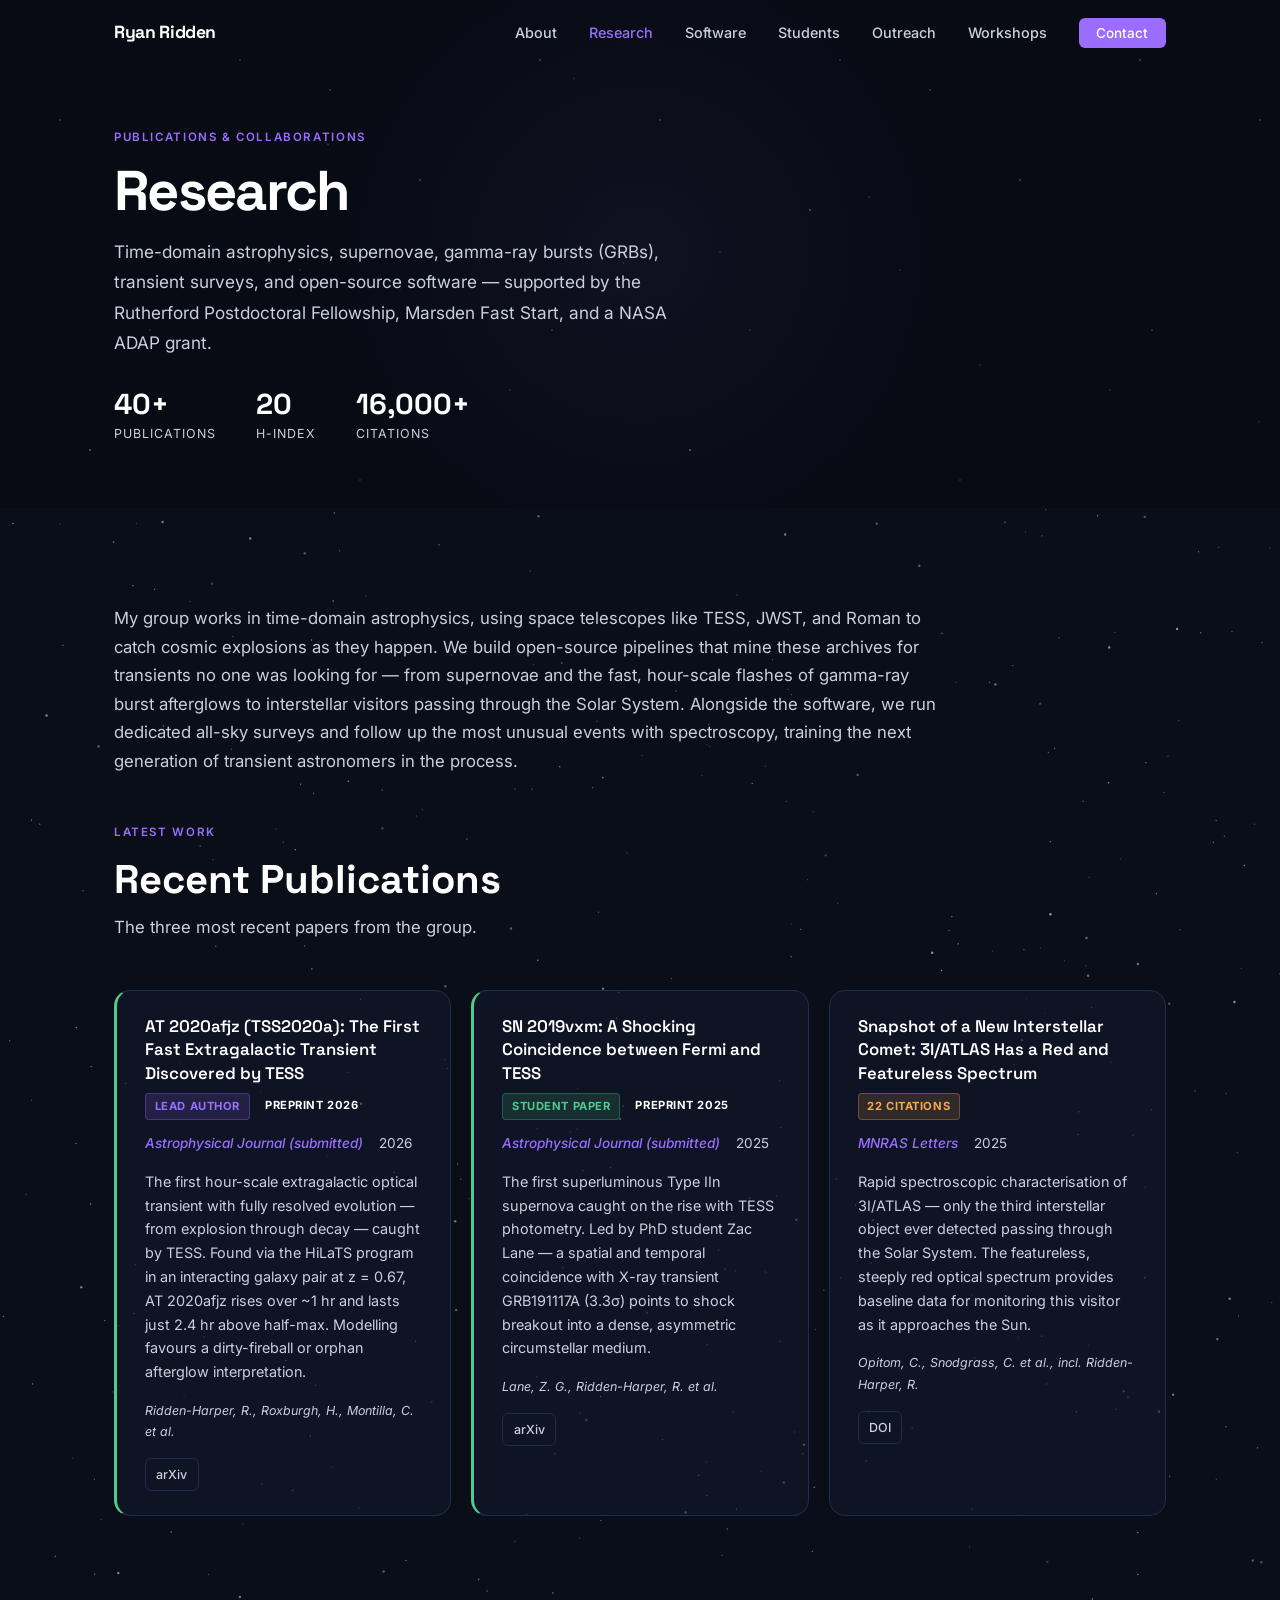
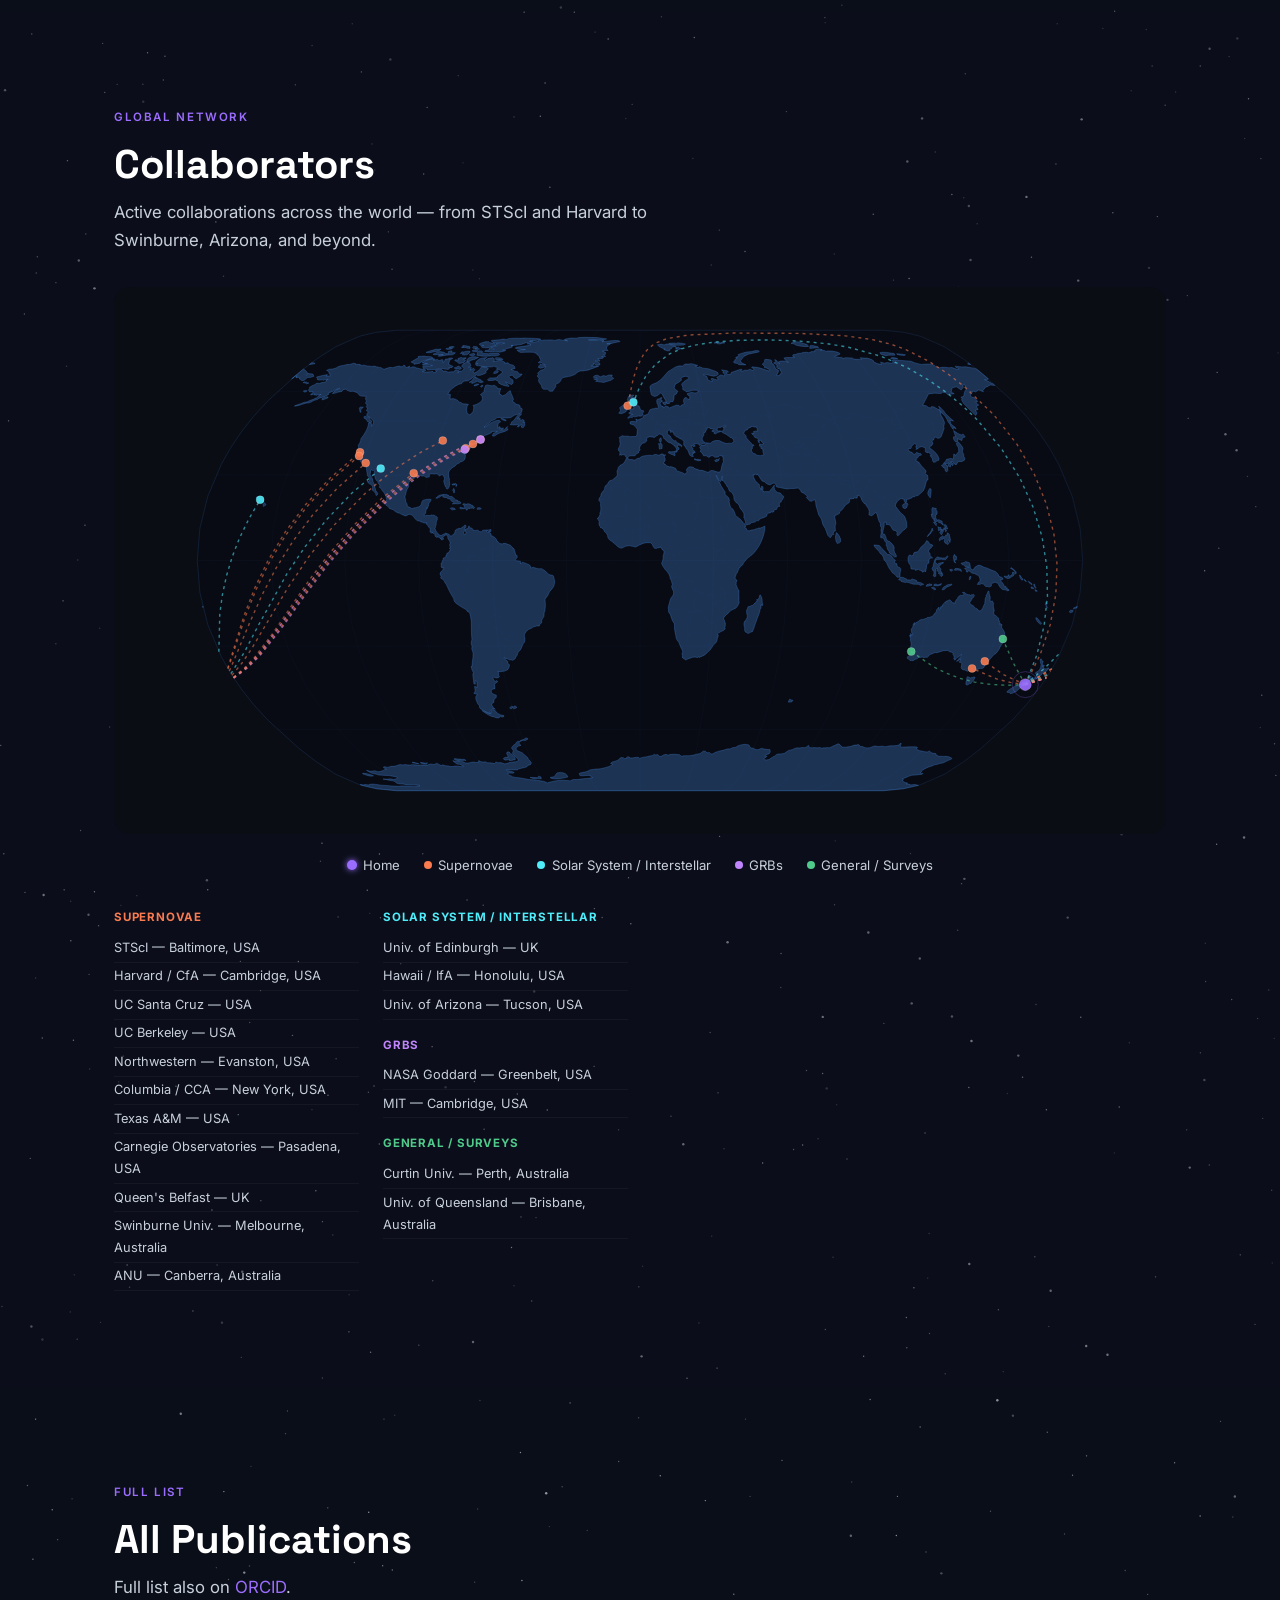
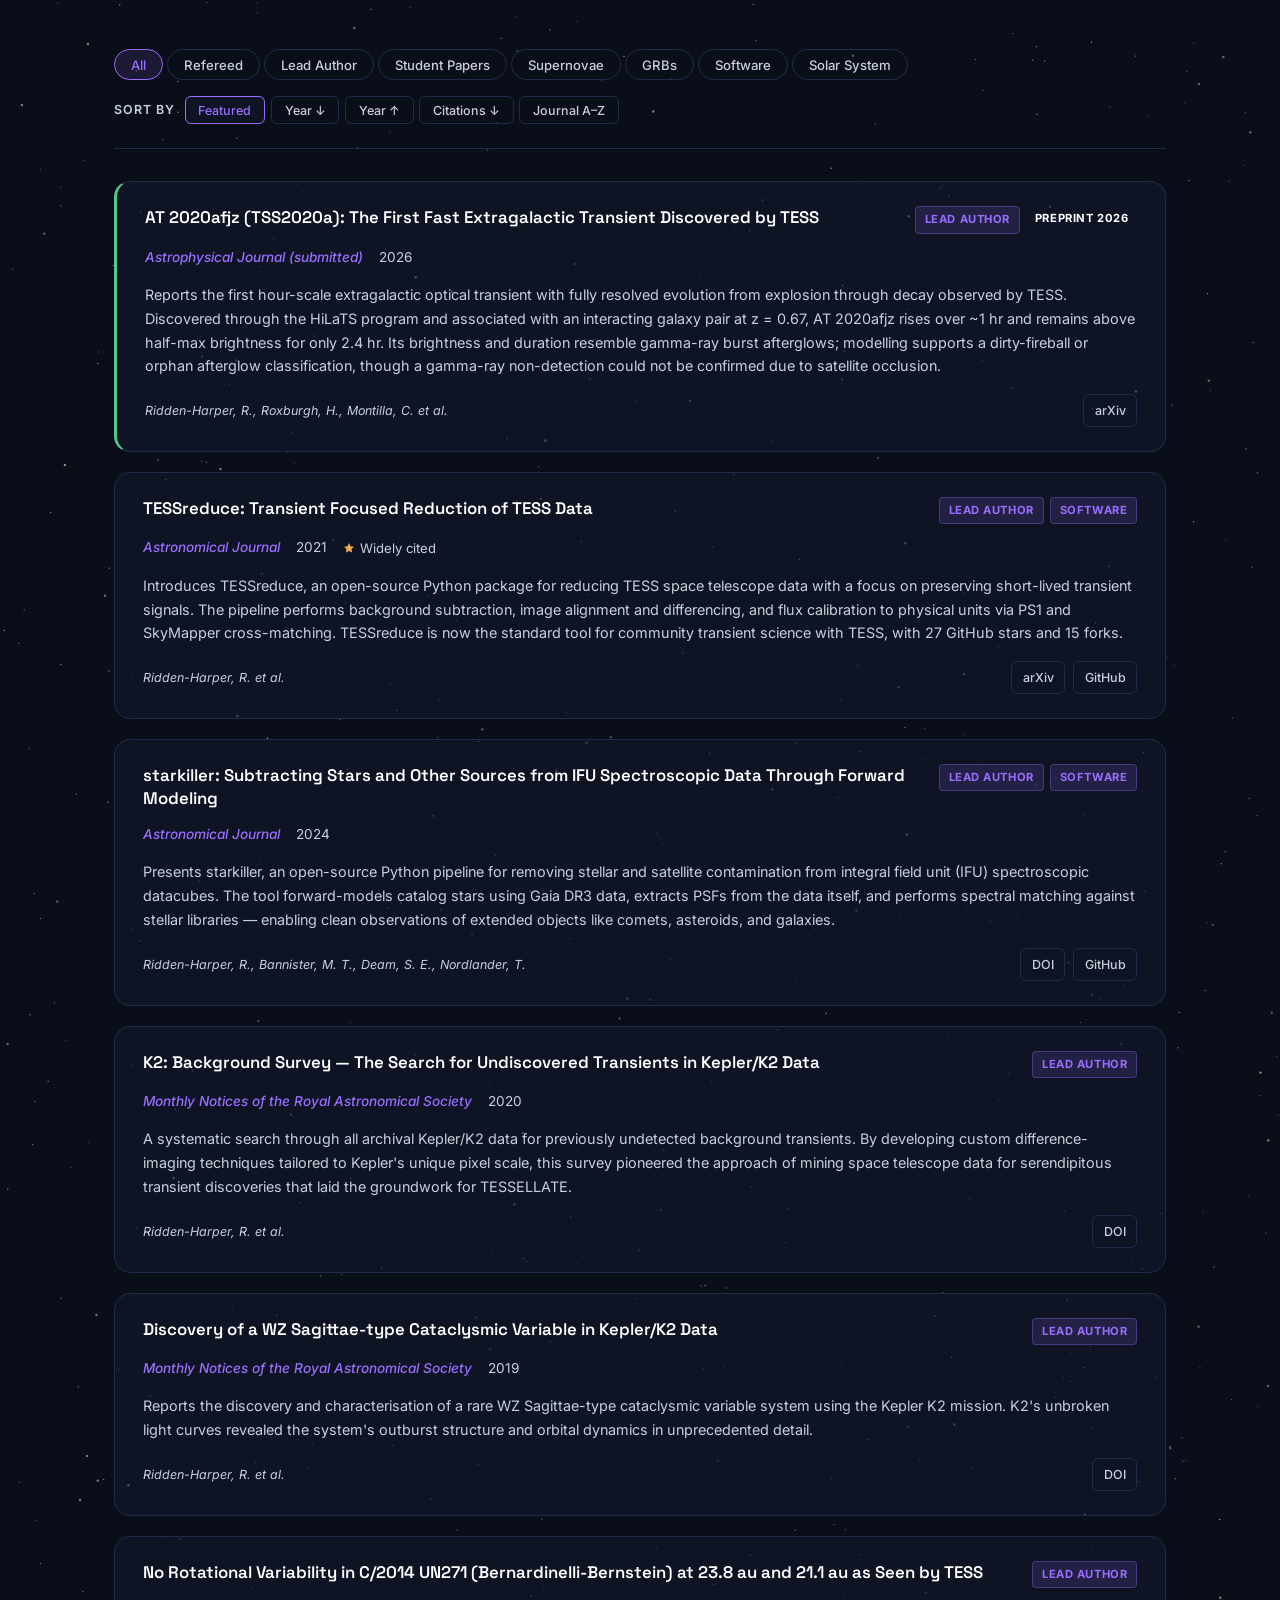
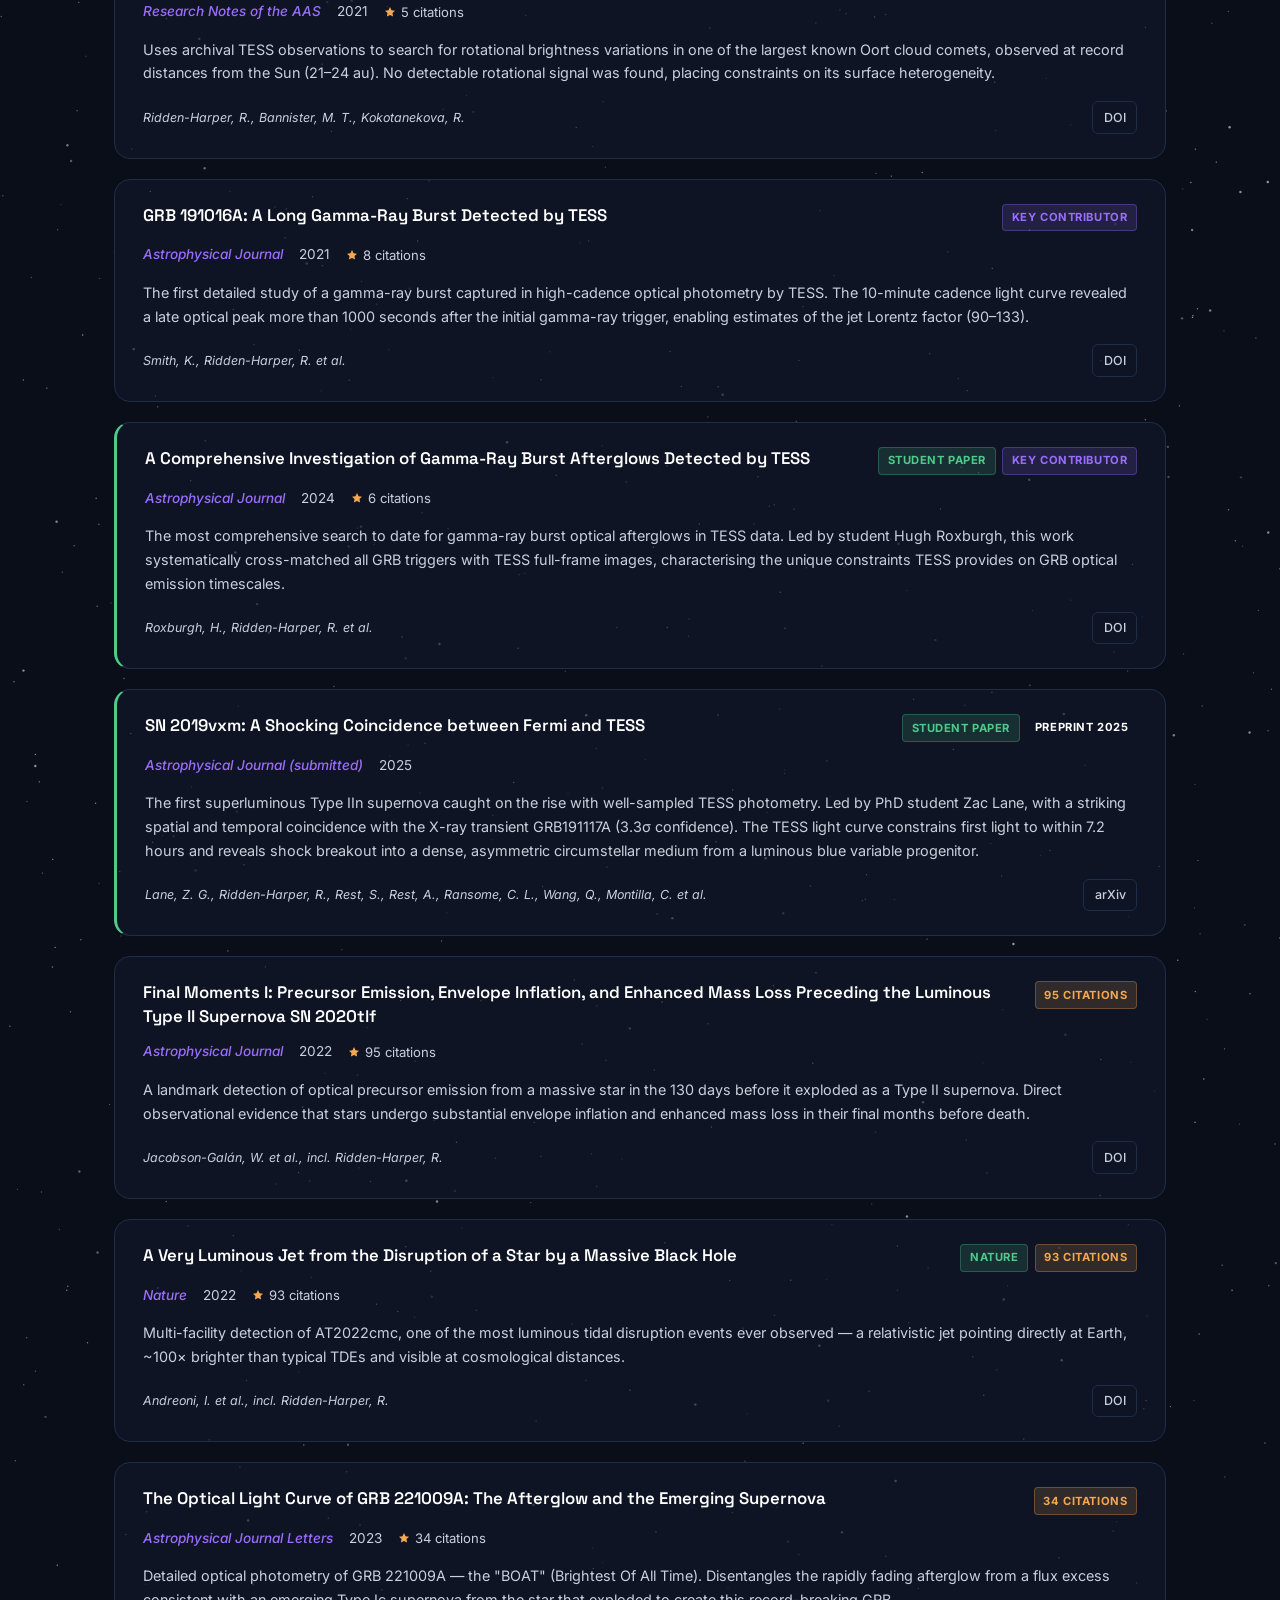
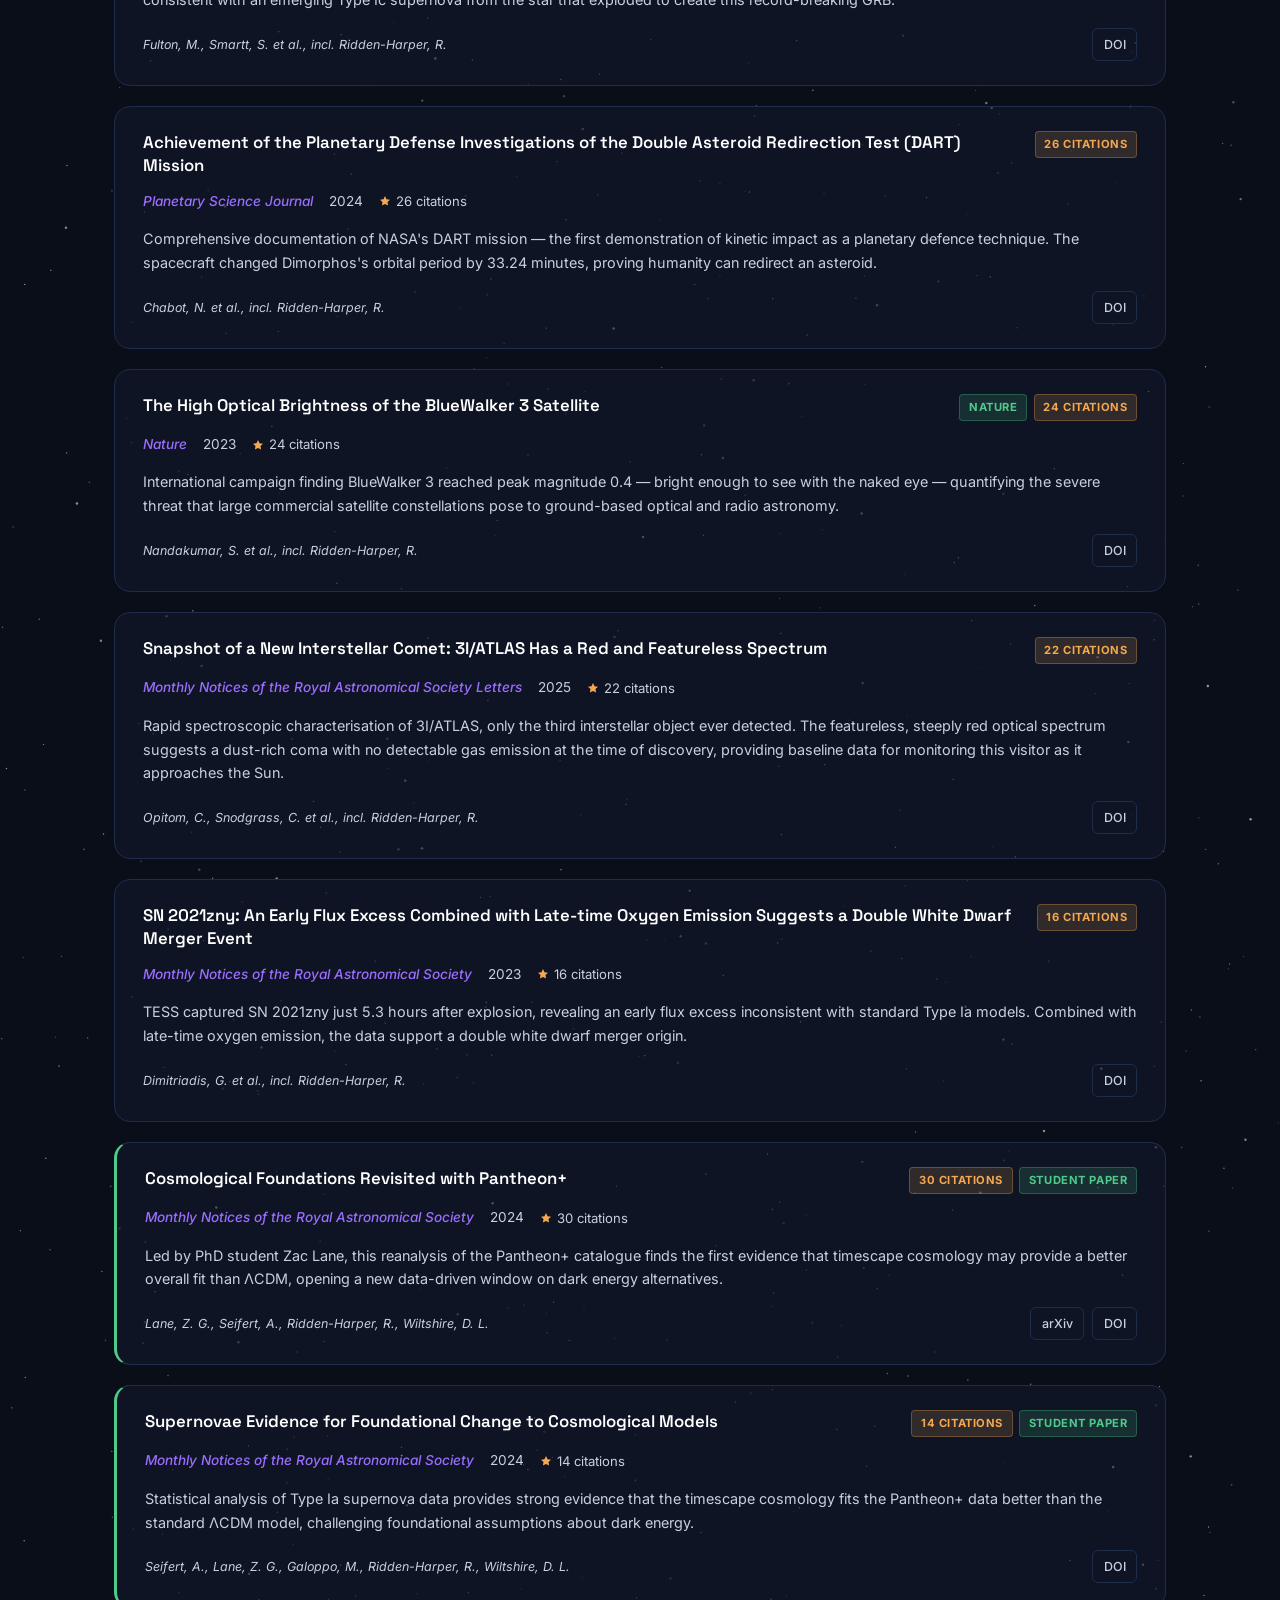
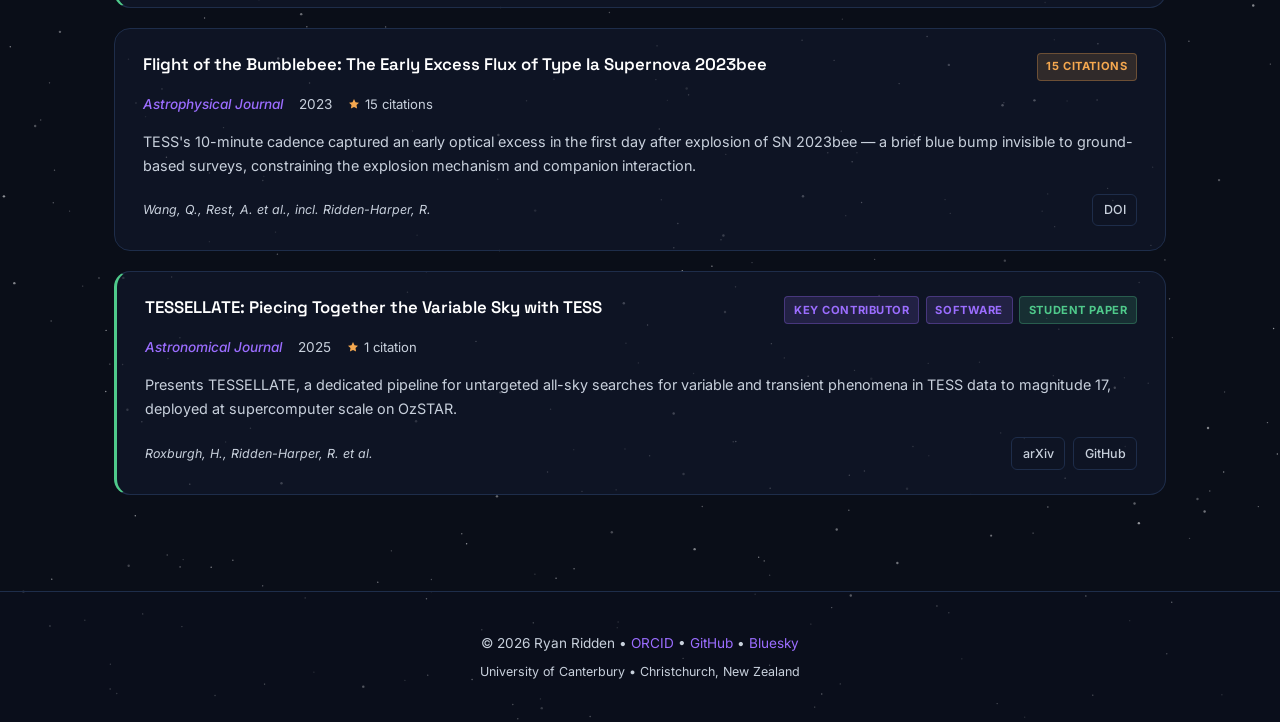
==== research/index.html @ 46cc80d6 "Use extensionless URLs; add AT 2020afjz to recent publications - Move subpages into directories (res" ====
<!DOCTYPE html>
<html lang="en">
<head>
    <meta charset="UTF-8">
    <meta name="viewport" content="width=device-width, initial-scale=1.0">
    <meta name="description" content="Ryan Ridden — Research publications, collaborator network, and time-domain astrophysics.">
    <title>Research | Ryan Ridden</title>
    <link rel="preconnect" href="https://fonts.googleapis.com">
    <link rel="preconnect" href="https://fonts.gstatic.com" crossorigin>
    <link href="https://fonts.googleapis.com/css2?family=Inter:wght@300;400;500;600;700&family=Space+Grotesk:wght@400;500;600;700&display=swap" rel="stylesheet">
    <link rel="stylesheet" href="/css/style.css">
    <link rel="stylesheet" href="/css/students.css">
    <link rel="stylesheet" href="/css/research.css">
</head>
<body>

<!-- ======================================================
     NAVIGATION
====================================================== -->
<nav id="navbar">
    <div class="nav-inner">
        <a href="/" class="nav-logo">Ryan <span>Ridden</span></a>
        <ul class="nav-links" id="navLinks">
            <li><a href="/#about">About</a></li>
            <li><a href="/research/" class="nav-active">Research</a></li>
            <li><a href="/#software">Software</a></li>
            <li><a href="/students/">Students</a></li>
            <li><a href="/outreach/">Outreach</a></li>
            <li><a href="/workshops/">Workshops</a></li>
            <li><a href="/#contact" class="nav-cta">Contact</a></li>
        </ul>
        <button class="nav-toggle" id="navToggle" aria-label="Toggle menu">
            <span></span><span></span><span></span>
        </button>
    </div>
</nav>

<!-- ======================================================
     PAGE HERO
====================================================== -->
<div class="page-hero" style="--section-bg:url('/assets/stsci-j-p2020a-dwarfnovasystem-3840x2160.png');">
    <div class="hero-bg-image" style="background-image:url('/assets/stsci-j-p2020a-dwarfnovasystem-3840x2160.png');"></div>
    <div class="stars"></div>
    <div class="hero-glow"></div>
    <div class="container page-hero-content">
        <div class="section-label">Publications &amp; Collaborations</div>
        <h1 class="page-hero-title">Research</h1>
        <p class="page-hero-subtitle">
            Time-domain astrophysics, supernovae, gamma-ray bursts (GRBs), transient surveys, and open-source software —
            supported by the Rutherford Postdoctoral Fellowship, Marsden Fast Start, and a NASA ADAP grant.
        </p>
        <div class="hero-stats" style="margin-top:2rem;">
            <div class="stat"><span class="stat-value">40+</span><span class="stat-label">Publications</span></div>
            <div class="stat"><span class="stat-value">20</span><span class="stat-label">h-index</span></div>
            <div class="stat"><span class="stat-value">16,000+</span><span class="stat-label">Citations</span></div>
        </div>
    </div>
</div>

<!-- ======================================================
     3 MOST RECENT PAPERS
====================================================== -->
<section id="recent">
    <div class="container">
        <p class="research-intro" style="max-width:52rem; font-size:1.05rem; line-height:1.7; color:var(--muted); margin-bottom:3rem;">
            My group works in time-domain astrophysics, using space telescopes like TESS,  JWST, and Roman
            to catch cosmic explosions as they happen. We build open-source pipelines that mine these
            archives for transients no one was looking for — from supernovae and the fast, hour-scale
            flashes of gamma-ray burst afterglows to interstellar visitors passing through the Solar
            System. Alongside the software, we run dedicated all-sky surveys and follow up the most
            unusual events with spectroscopy, training the next generation of transient astronomers
            in the process.
        </p>
        <div class="section-label">Latest Work</div>
        <h2 class="section-title">Recent Publications</h2>
        <p class="section-subtitle">The three most recent papers from the group.</p>

        <div class="recent-grid">

            <!-- AT 2020afjz -->
            <div class="pub-card recent-card" data-category="grb lead student software" data-year="2026" data-citations="0" data-journal="Astrophysical Journal" data-student="true">
                <div class="pub-header">
                    <h3 class="pub-title">AT 2020afjz (TSS2020a): The First Fast Extragalactic Transient Discovered by TESS</h3>
                    <div class="pub-badges">
                        <span class="badge badge-lead">Lead Author</span>
                        <span class="badge badge-new">Preprint 2026</span>
                    </div>
                </div>
                <div class="pub-meta">
                    <span class="pub-journal">Astrophysical Journal (submitted)</span>
                    <span class="pub-year">2026</span>
                </div>
                <p class="pub-summary">
                    The first hour-scale extragalactic optical transient with fully resolved evolution — from
                    explosion through decay — caught by TESS. Found via the HiLaTS program in an interacting
                    galaxy pair at z = 0.67, AT 2020afjz rises over ~1 hr and lasts just 2.4 hr above half-max.
                    Modelling favours a dirty-fireball or orphan afterglow interpretation.
                </p>
                <div class="pub-footer">
                    <span class="pub-authors">Ridden-Harper, R., Roxburgh, H., Montilla, C. et al.</span>
                    <div class="pub-links">
                        <a href="https://arxiv.org/abs/2608.17242" target="_blank" rel="noopener" class="pub-link">arXiv</a>
                    </div>
                </div>
            </div>

            <!-- SN 2019vxm -->
            <div class="pub-card recent-card" data-category="supernovae grb student" data-year="2025" data-citations="0" data-journal="Astrophysical Journal" data-student="true">
                <div class="pub-header">
                    <h3 class="pub-title">SN 2019vxm: A Shocking Coincidence between Fermi and TESS</h3>
                    <div class="pub-badges">
                        <span class="badge badge-student">Student Paper</span>
                        <span class="badge badge-new">Preprint 2025</span>
                    </div>
                </div>
                <div class="pub-meta">
                    <span class="pub-journal">Astrophysical Journal (submitted)</span>
                    <span class="pub-year">2025</span>
                </div>
                <p class="pub-summary">
                    The first superluminous Type IIn supernova caught on the rise with TESS photometry.
                    Led by PhD student Zac Lane — a spatial and temporal coincidence with X-ray transient
                    GRB191117A (3.3σ) points to shock breakout into a dense, asymmetric circumstellar medium.
                </p>
                <div class="pub-footer">
                    <span class="pub-authors">Lane, Z. G., Ridden-Harper, R. et al.</span>
                    <div class="pub-links">
                        <a href="https://arxiv.org/abs/2511.15975" target="_blank" rel="noopener" class="pub-link">arXiv</a>
                    </div>
                </div>
            </div>

            <!-- 3I/ATLAS -->
            <div class="pub-card recent-card" data-category="solar-system" data-year="2025" data-citations="22" data-journal="Monthly Notices of the Royal Astronomical Society Letters">
                <div class="pub-header">
                    <h3 class="pub-title">Snapshot of a New Interstellar Comet: 3I/ATLAS Has a Red and Featureless Spectrum</h3>
                    <div class="pub-badges">
                        <span class="badge badge-hot">22 Citations</span>
                    </div>
                </div>
                <div class="pub-meta">
                    <span class="pub-journal">MNRAS Letters</span>
                    <span class="pub-year">2025</span>
                </div>
                <p class="pub-summary">
                    Rapid spectroscopic characterisation of 3I/ATLAS — only the third interstellar object
                    ever detected passing through the Solar System. The featureless, steeply red optical
                    spectrum provides baseline data for monitoring this visitor as it approaches the Sun.
                </p>
                <div class="pub-footer">
                    <span class="pub-authors">Opitom, C., Snodgrass, C. et al., incl. Ridden-Harper, R.</span>
                    <div class="pub-links">
                        <a href="https://doi.org/10.1093/mnrasl/slaf085" target="_blank" rel="noopener" class="pub-link">DOI</a>
                    </div>
                </div>
            </div>

        </div>
    </div>
</section>

<!-- ======================================================
     COLLABORATOR MAP
====================================================== -->
<section id="collaborators" style="background: var(--surface);">
    <div class="container">
        <div class="section-label">Global Network</div>
        <h2 class="section-title">Collaborators</h2>
        <p class="section-subtitle" style="margin-bottom:2rem;">
            Active collaborations across the world — from STScI and Harvard to Swinburne, Arizona, and beyond.
        </p>
        <div class="collab-map-wrap">
            <svg id="collabMap" style="width:100%; height:auto; display:block; border-radius:var(--radius-lg); background:var(--bg);"></svg>
        </div>
        <!-- Legend -->
        <div class="collab-legend" style="display:flex; flex-wrap:wrap; gap:0.6rem 1.5rem; margin-top:1.25rem; justify-content:center;">
            <span style="display:flex; align-items:center; gap:0.4rem; font-size:0.82rem; color:var(--muted);">
                <span style="width:10px; height:10px; border-radius:50%; background:#9b6dff; display:inline-block; box-shadow:0 0 6px #9b6dff;"></span> Home
            </span>
            <span style="display:flex; align-items:center; gap:0.4rem; font-size:0.82rem; color:var(--muted);">
                <span style="width:8px; height:8px; border-radius:50%; background:#f97b4f; display:inline-block;"></span> Supernovae
            </span>
            <span style="display:flex; align-items:center; gap:0.4rem; font-size:0.82rem; color:var(--muted);">
                <span style="width:8px; height:8px; border-radius:50%; background:#4fecf9; display:inline-block;"></span> Solar System / Interstellar
            </span>
            <span style="display:flex; align-items:center; gap:0.4rem; font-size:0.82rem; color:var(--muted);">
                <span style="width:8px; height:8px; border-radius:50%; background:#c084fc; display:inline-block;"></span> GRBs
            </span>
            <span style="display:flex; align-items:center; gap:0.4rem; font-size:0.82rem; color:var(--muted);">
                <span style="width:8px; height:8px; border-radius:50%; background:#4fca8b; display:inline-block;"></span> General / Surveys
            </span>
        </div>

        <!-- Institution list -->
        <div class="collab-inst-grid" style="margin-top:2rem; display:grid; grid-template-columns:repeat(auto-fill,minmax(220px,1fr)); gap:0.5rem 1.5rem;">
            <div class="collab-inst-group">
                <div class="collab-inst-heading" style="color:#f97b4f;">Supernovae</div>
                <ul class="collab-inst-list">
                    <li>STScI &mdash; Baltimore, USA</li>
                    <li>Harvard / CfA &mdash; Cambridge, USA</li>
                    <li>UC Santa Cruz &mdash; USA</li>
                    <li>UC Berkeley &mdash; USA</li>
                    <li>Northwestern &mdash; Evanston, USA</li>
                    <li>Columbia / CCA &mdash; New York, USA</li>
                    <li>Texas A&amp;M &mdash; USA</li>
                    <li>Carnegie Observatories &mdash; Pasadena, USA</li>
                    <li>Queen's Belfast &mdash; UK</li>
                    <li>Swinburne Univ. &mdash; Melbourne, Australia</li>
                    <li>ANU &mdash; Canberra, Australia</li>
                </ul>
            </div>
            <div class="collab-inst-group">
                <div class="collab-inst-heading" style="color:#4fecf9;">Solar System / Interstellar</div>
                <ul class="collab-inst-list">
                    <li>Univ. of Edinburgh &mdash; UK</li>
                    <li>Hawaii / IfA &mdash; Honolulu, USA</li>
                    <li>Univ. of Arizona &mdash; Tucson, USA</li>
                </ul>
                <div class="collab-inst-heading" style="color:#c084fc; margin-top:1rem;">GRBs</div>
                <ul class="collab-inst-list">
                    <li>NASA Goddard &mdash; Greenbelt, USA</li>
                    <li>MIT &mdash; Cambridge, USA</li>
                </ul>
                <div class="collab-inst-heading" style="color:#4fca8b; margin-top:1rem;">General / Surveys</div>
                <ul class="collab-inst-list">
                    <li>Curtin Univ. &mdash; Perth, Australia</li>
                    <li>Univ. of Queensland &mdash; Brisbane, Australia</li>
                </ul>
            </div>
        </div>
    </div>
</section>

<!-- ======================================================
     ALL PUBLICATIONS
====================================================== -->
<section id="publications">
    <div class="container">
        <div class="section-label">Full List</div>
        <h2 class="section-title">All Publications</h2>
        <p class="section-subtitle">
            Full list also on <a href="https://orcid.org/0000-0003-1724-2885" target="_blank" rel="noopener">ORCID</a>.
        </p>

        <div class="pub-controls">
            <div class="pub-filters">
                <button class="filter-btn active" data-filter="all">All</button>
                <button class="filter-btn" data-filter="refereed">Refereed</button>
                <button class="filter-btn" data-filter="lead">Lead Author</button>
                <button class="filter-btn" data-filter="student">Student Papers</button>
                <button class="filter-btn" data-filter="supernovae">Supernovae</button>
                <button class="filter-btn" data-filter="grb">GRBs</button>
                <button class="filter-btn" data-filter="software">Software</button>
                <button class="filter-btn" data-filter="solar-system">Solar System</button>
            </div>
            <div class="pub-sort">
                <label class="sort-label">Sort by</label>
                <div class="sort-btns">
                    <button class="sort-btn active" data-sort="default">Featured</button>
                    <button class="sort-btn" data-sort="year-desc">Year ↓</button>
                    <button class="sort-btn" data-sort="year-asc">Year ↑</button>
                    <button class="sort-btn" data-sort="citations-desc">Citations ↓</button>
                    <button class="sort-btn" data-sort="journal-asc">Journal A–Z</button>
                </div>
            </div>
        </div>

        <div class="pub-grid" id="pubGrid">

            <!-- AT 2020afjz -->
            <div class="pub-card" data-category="lead grb student software" data-year="2026" data-citations="0" data-journal="Astrophysical Journal" data-student="true">
                <div class="pub-header">
                    <h3 class="pub-title">AT 2020afjz (TSS2020a): The First Fast Extragalactic Transient Discovered by TESS</h3>
                    <div class="pub-badges">
                        <span class="badge badge-lead">Lead Author</span>
                        <span class="badge badge-new">Preprint 2026</span>
                    </div>
                </div>
                <div class="pub-meta">
                    <span class="pub-journal">Astrophysical Journal (submitted)</span>
                    <span class="pub-year">2026</span>
                </div>
                <p class="pub-summary">Reports the first hour-scale extragalactic optical transient with fully resolved evolution from explosion through decay observed by TESS. Discovered through the HiLaTS program and associated with an interacting galaxy pair at z = 0.67, AT 2020afjz rises over ~1 hr and remains above half-max brightness for only 2.4 hr. Its brightness and duration resemble gamma-ray burst afterglows; modelling supports a dirty-fireball or orphan afterglow classification, though a gamma-ray non-detection could not be confirmed due to satellite occlusion.</p>
                <div class="pub-footer">
                    <span class="pub-authors">Ridden-Harper, R., Roxburgh, H., Montilla, C. et al.</span>
                    <div class="pub-links">
                        <a href="https://arxiv.org/abs/2608.17242" target="_blank" rel="noopener" class="pub-link">arXiv</a>
                    </div>
                </div>
            </div>

            <!-- TESSreduce -->
            <div class="pub-card" data-category="lead software" data-year="2021" data-citations="50" data-journal="Astronomical Journal">
                <div class="pub-header">
                    <h3 class="pub-title">TESSreduce: Transient Focused Reduction of TESS Data</h3>
                    <div class="pub-badges">
                        <span class="badge badge-lead">Lead Author</span>
                        <span class="badge badge-software">Software</span>
                    </div>
                </div>
                <div class="pub-meta">
                    <span class="pub-journal">Astronomical Journal</span>
                    <span class="pub-year">2021</span>
                    <span class="pub-citations"><svg width="12" height="12" viewBox="0 0 24 24" fill="currentColor"><path d="M12 2l3.09 6.26L22 9.27l-5 4.87 1.18 6.88L12 17.77l-6.18 3.25L7 14.14 2 9.27l6.91-1.01L12 2z"/></svg> Widely cited</span>
                </div>
                <p class="pub-summary">Introduces TESSreduce, an open-source Python package for reducing TESS space telescope data with a focus on preserving short-lived transient signals. The pipeline performs background subtraction, image alignment and differencing, and flux calibration to physical units via PS1 and SkyMapper cross-matching. TESSreduce is now the standard tool for community transient science with TESS, with 27 GitHub stars and 15 forks.</p>
                <div class="pub-footer">
                    <span class="pub-authors">Ridden-Harper, R. et al.</span>
                    <div class="pub-links">
                        <a href="https://arxiv.org/abs/2111.15006" target="_blank" rel="noopener" class="pub-link">arXiv</a>
                        <a href="https://github.com/CheerfulUser/TESSreduce" target="_blank" rel="noopener" class="pub-link">GitHub</a>
                    </div>
                </div>
            </div>

            <!-- starkiller -->
            <div class="pub-card" data-category="lead software" data-year="2024" data-citations="0" data-journal="Astronomical Journal" data-refereed="true">
                <div class="pub-header">
                    <h3 class="pub-title">starkiller: Subtracting Stars and Other Sources from IFU Spectroscopic Data Through Forward Modeling</h3>
                    <div class="pub-badges">
                        <span class="badge badge-lead">Lead Author</span>
                        <span class="badge badge-software">Software</span>
                    </div>
                </div>
                <div class="pub-meta">
                    <span class="pub-journal">Astronomical Journal</span>
                    <span class="pub-year">2024</span>
                </div>
                <p class="pub-summary">Presents starkiller, an open-source Python pipeline for removing stellar and satellite contamination from integral field unit (IFU) spectroscopic datacubes. The tool forward-models catalog stars using Gaia DR3 data, extracts PSFs from the data itself, and performs spectral matching against stellar libraries — enabling clean observations of extended objects like comets, asteroids, and galaxies.</p>
                <div class="pub-footer">
                    <span class="pub-authors">Ridden-Harper, R., Bannister, M. T., Deam, S. E., Nordlander, T.</span>
                    <div class="pub-links">
                        <a href="https://doi.org/10.3847/1538-3881/ad9b52" target="_blank" rel="noopener" class="pub-link">DOI</a>
                        <a href="https://github.com/CheerfulUser/starkiller" target="_blank" rel="noopener" class="pub-link">GitHub</a>
                    </div>
                </div>
            </div>

            <!-- K2 Background Survey -->
            <div class="pub-card" data-category="lead" data-year="2020" data-citations="20" data-journal="Monthly Notices of the Royal Astronomical Society" data-refereed="true">
                <div class="pub-header">
                    <h3 class="pub-title">K2: Background Survey — The Search for Undiscovered Transients in Kepler/K2 Data</h3>
                    <div class="pub-badges"><span class="badge badge-lead">Lead Author</span></div>
                </div>
                <div class="pub-meta">
                    <span class="pub-journal">Monthly Notices of the Royal Astronomical Society</span>
                    <span class="pub-year">2020</span>
                </div>
                <p class="pub-summary">A systematic search through all archival Kepler/K2 data for previously undetected background transients. By developing custom difference-imaging techniques tailored to Kepler's unique pixel scale, this survey pioneered the approach of mining space telescope data for serendipitous transient discoveries that laid the groundwork for TESSELLATE.</p>
                <div class="pub-footer">
                    <span class="pub-authors">Ridden-Harper, R. et al.</span>
                    <div class="pub-links"><a href="https://doi.org/10.1093/mnras/staa2087" target="_blank" rel="noopener" class="pub-link">DOI</a></div>
                </div>
            </div>

            <!-- WZ Sge CV -->
            <div class="pub-card" data-category="lead" data-year="2019" data-citations="15" data-journal="Monthly Notices of the Royal Astronomical Society" data-refereed="true">
                <div class="pub-header">
                    <h3 class="pub-title">Discovery of a WZ Sagittae-type Cataclysmic Variable in Kepler/K2 Data</h3>
                    <div class="pub-badges"><span class="badge badge-lead">Lead Author</span></div>
                </div>
                <div class="pub-meta">
                    <span class="pub-journal">Monthly Notices of the Royal Astronomical Society</span>
                    <span class="pub-year">2019</span>
                </div>
                <p class="pub-summary">Reports the discovery and characterisation of a rare WZ Sagittae-type cataclysmic variable system using the Kepler K2 mission. K2's unbroken light curves revealed the system's outburst structure and orbital dynamics in unprecedented detail.</p>
                <div class="pub-footer">
                    <span class="pub-authors">Ridden-Harper, R. et al.</span>
                    <div class="pub-links"><a href="https://doi.org/10.1093/mnras/stz2550" target="_blank" rel="noopener" class="pub-link">DOI</a></div>
                </div>
            </div>

            <!-- Bernardinelli-Bernstein -->
            <div class="pub-card" data-category="lead solar-system" data-year="2021" data-citations="5" data-journal="Research Notes of the AAS" data-refereed="true">
                <div class="pub-header">
                    <h3 class="pub-title">No Rotational Variability in C/2014 UN271 (Bernardinelli-Bernstein) at 23.8 au and 21.1 au as Seen by TESS</h3>
                    <div class="pub-badges"><span class="badge badge-lead">Lead Author</span></div>
                </div>
                <div class="pub-meta">
                    <span class="pub-journal">Research Notes of the AAS</span>
                    <span class="pub-year">2021</span>
                    <span class="pub-citations"><svg width="12" height="12" viewBox="0 0 24 24" fill="currentColor"><path d="M12 2l3.09 6.26L22 9.27l-5 4.87 1.18 6.88L12 17.77l-6.18 3.25L7 14.14 2 9.27l6.91-1.01L12 2z"/></svg> 5 citations</span>
                </div>
                <p class="pub-summary">Uses archival TESS observations to search for rotational brightness variations in one of the largest known Oort cloud comets, observed at record distances from the Sun (21–24 au). No detectable rotational signal was found, placing constraints on its surface heterogeneity.</p>
                <div class="pub-footer">
                    <span class="pub-authors">Ridden-Harper, R., Bannister, M. T., Kokotanekova, R.</span>
                    <div class="pub-links"><a href="https://doi.org/10.3847/2515-5172/ac1512" target="_blank" rel="noopener" class="pub-link">DOI</a></div>
                </div>
            </div>

            <!-- GRB 191016A -->
            <div class="pub-card" data-category="grb" data-year="2021" data-citations="8" data-journal="Astrophysical Journal" data-refereed="true">
                <div class="pub-header">
                    <h3 class="pub-title">GRB 191016A: A Long Gamma-Ray Burst Detected by TESS</h3>
                    <div class="pub-badges"><span class="badge badge-lead">Key Contributor</span></div>
                </div>
                <div class="pub-meta">
                    <span class="pub-journal">Astrophysical Journal</span>
                    <span class="pub-year">2021</span>
                    <span class="pub-citations"><svg width="12" height="12" viewBox="0 0 24 24" fill="currentColor"><path d="M12 2l3.09 6.26L22 9.27l-5 4.87 1.18 6.88L12 17.77l-6.18 3.25L7 14.14 2 9.27l6.91-1.01L12 2z"/></svg> 8 citations</span>
                </div>
                <p class="pub-summary">The first detailed study of a gamma-ray burst captured in high-cadence optical photometry by TESS. The 10-minute cadence light curve revealed a late optical peak more than 1000 seconds after the initial gamma-ray trigger, enabling estimates of the jet Lorentz factor (90–133).</p>
                <div class="pub-footer">
                    <span class="pub-authors">Smith, K., Ridden-Harper, R. et al.</span>
                    <div class="pub-links"><a href="https://doi.org/10.3847/1538-4357/abe6a2" target="_blank" rel="noopener" class="pub-link">DOI</a></div>
                </div>
            </div>

            <!-- GRB Comprehensive — student -->
            <div class="pub-card" data-category="grb student" data-year="2024" data-citations="6" data-journal="Astrophysical Journal" data-student="true" data-refereed="true">
                <div class="pub-header">
                    <h3 class="pub-title">A Comprehensive Investigation of Gamma-Ray Burst Afterglows Detected by TESS</h3>
                    <div class="pub-badges">
                        <span class="badge badge-student">Student Paper</span>
                        <span class="badge badge-lead">Key Contributor</span>
                    </div>
                </div>
                <div class="pub-meta">
                    <span class="pub-journal">Astrophysical Journal</span>
                    <span class="pub-year">2024</span>
                    <span class="pub-citations"><svg width="12" height="12" viewBox="0 0 24 24" fill="currentColor"><path d="M12 2l3.09 6.26L22 9.27l-5 4.87 1.18 6.88L12 17.77l-6.18 3.25L7 14.14 2 9.27l6.91-1.01L12 2z"/></svg> 6 citations</span>
                </div>
                <p class="pub-summary">The most comprehensive search to date for gamma-ray burst optical afterglows in TESS data. Led by student Hugh Roxburgh, this work systematically cross-matched all GRB triggers with TESS full-frame images, characterising the unique constraints TESS provides on GRB optical emission timescales.</p>
                <div class="pub-footer">
                    <span class="pub-authors">Roxburgh, H., Ridden-Harper, R. et al.</span>
                    <div class="pub-links"><a href="https://doi.org/10.3847/1538-4357/ad1b59" target="_blank" rel="noopener" class="pub-link">DOI</a></div>
                </div>
            </div>

            <!-- SN 2019vxm — student -->
            <div class="pub-card" data-category="supernovae grb student" data-year="2025" data-citations="0" data-journal="Astrophysical Journal" data-student="true">
                <div class="pub-header">
                    <h3 class="pub-title">SN 2019vxm: A Shocking Coincidence between Fermi and TESS</h3>
                    <div class="pub-badges">
                        <span class="badge badge-student">Student Paper</span>
                        <span class="badge badge-new">Preprint 2025</span>
                    </div>
                </div>
                <div class="pub-meta">
                    <span class="pub-journal">Astrophysical Journal (submitted)</span>
                    <span class="pub-year">2025</span>
                </div>
                <p class="pub-summary">The first superluminous Type IIn supernova caught on the rise with well-sampled TESS photometry. Led by PhD student Zac Lane, with a striking spatial and temporal coincidence with the X-ray transient GRB191117A (3.3σ confidence). The TESS light curve constrains first light to within 7.2 hours and reveals shock breakout into a dense, asymmetric circumstellar medium from a luminous blue variable progenitor.</p>
                <div class="pub-footer">
                    <span class="pub-authors">Lane, Z. G., Ridden-Harper, R., Rest, S., Rest, A., Ransome, C. L., Wang, Q., Montilla, C. et al.</span>
                    <div class="pub-links"><a href="https://arxiv.org/abs/2511.15975" target="_blank" rel="noopener" class="pub-link">arXiv</a></div>
                </div>
            </div>

            <!-- Final Moments I -->
            <div class="pub-card" data-category="supernovae" data-year="2022" data-citations="95" data-journal="Astrophysical Journal" data-refereed="true">
                <div class="pub-header">
                    <h3 class="pub-title">Final Moments I: Precursor Emission, Envelope Inflation, and Enhanced Mass Loss Preceding the Luminous Type II Supernova SN 2020tlf</h3>
                    <div class="pub-badges"><span class="badge badge-hot">95 Citations</span></div>
                </div>
                <div class="pub-meta">
                    <span class="pub-journal">Astrophysical Journal</span>
                    <span class="pub-year">2022</span>
                    <span class="pub-citations"><svg width="12" height="12" viewBox="0 0 24 24" fill="currentColor"><path d="M12 2l3.09 6.26L22 9.27l-5 4.87 1.18 6.88L12 17.77l-6.18 3.25L7 14.14 2 9.27l6.91-1.01L12 2z"/></svg> 95 citations</span>
                </div>
                <p class="pub-summary">A landmark detection of optical precursor emission from a massive star in the 130 days before it exploded as a Type II supernova. Direct observational evidence that stars undergo substantial envelope inflation and enhanced mass loss in their final months before death.</p>
                <div class="pub-footer">
                    <span class="pub-authors">Jacobson-Galán, W. et al., incl. Ridden-Harper, R.</span>
                    <div class="pub-links"><a href="https://doi.org/10.3847/1538-4357/ac3f3a" target="_blank" rel="noopener" class="pub-link">DOI</a></div>
                </div>
            </div>

            <!-- AT2022cmc — Nature -->
            <div class="pub-card" data-category="" data-year="2022" data-citations="93" data-journal="Nature" data-refereed="true">
                <div class="pub-header">
                    <h3 class="pub-title">A Very Luminous Jet from the Disruption of a Star by a Massive Black Hole</h3>
                    <div class="pub-badges">
                        <span class="badge badge-nature">Nature</span>
                        <span class="badge badge-hot">93 Citations</span>
                    </div>
                </div>
                <div class="pub-meta">
                    <span class="pub-journal">Nature</span>
                    <span class="pub-year">2022</span>
                    <span class="pub-citations"><svg width="12" height="12" viewBox="0 0 24 24" fill="currentColor"><path d="M12 2l3.09 6.26L22 9.27l-5 4.87 1.18 6.88L12 17.77l-6.18 3.25L7 14.14 2 9.27l6.91-1.01L12 2z"/></svg> 93 citations</span>
                </div>
                <p class="pub-summary">Multi-facility detection of AT2022cmc, one of the most luminous tidal disruption events ever observed — a relativistic jet pointing directly at Earth, ~100× brighter than typical TDEs and visible at cosmological distances.</p>
                <div class="pub-footer">
                    <span class="pub-authors">Andreoni, I. et al., incl. Ridden-Harper, R.</span>
                    <div class="pub-links"><a href="https://doi.org/10.1038/s41586-022-05465-8" target="_blank" rel="noopener" class="pub-link">DOI</a></div>
                </div>
            </div>

            <!-- GRB 221009A — BOAT -->
            <div class="pub-card" data-category="grb" data-year="2023" data-citations="34" data-journal="Astrophysical Journal Letters" data-refereed="true">
                <div class="pub-header">
                    <h3 class="pub-title">The Optical Light Curve of GRB 221009A: The Afterglow and the Emerging Supernova</h3>
                    <div class="pub-badges"><span class="badge badge-hot">34 Citations</span></div>
                </div>
                <div class="pub-meta">
                    <span class="pub-journal">Astrophysical Journal Letters</span>
                    <span class="pub-year">2023</span>
                    <span class="pub-citations"><svg width="12" height="12" viewBox="0 0 24 24" fill="currentColor"><path d="M12 2l3.09 6.26L22 9.27l-5 4.87 1.18 6.88L12 17.77l-6.18 3.25L7 14.14 2 9.27l6.91-1.01L12 2z"/></svg> 34 citations</span>
                </div>
                <p class="pub-summary">Detailed optical photometry of GRB 221009A — the "BOAT" (Brightest Of All Time). Disentangles the rapidly fading afterglow from a flux excess consistent with an emerging Type Ic supernova from the star that exploded to create this record-breaking GRB.</p>
                <div class="pub-footer">
                    <span class="pub-authors">Fulton, M., Smartt, S. et al., incl. Ridden-Harper, R.</span>
                    <div class="pub-links"><a href="https://doi.org/10.3847/2041-8213/acc101" target="_blank" rel="noopener" class="pub-link">DOI</a></div>
                </div>
            </div>

            <!-- DART -->
            <div class="pub-card" data-category="solar-system" data-year="2024" data-citations="26" data-journal="Planetary Science Journal" data-refereed="true">
                <div class="pub-header">
                    <h3 class="pub-title">Achievement of the Planetary Defense Investigations of the Double Asteroid Redirection Test (DART) Mission</h3>
                    <div class="pub-badges"><span class="badge badge-hot">26 Citations</span></div>
                </div>
                <div class="pub-meta">
                    <span class="pub-journal">Planetary Science Journal</span>
                    <span class="pub-year">2024</span>
                    <span class="pub-citations"><svg width="12" height="12" viewBox="0 0 24 24" fill="currentColor"><path d="M12 2l3.09 6.26L22 9.27l-5 4.87 1.18 6.88L12 17.77l-6.18 3.25L7 14.14 2 9.27l6.91-1.01L12 2z"/></svg> 26 citations</span>
                </div>
                <p class="pub-summary">Comprehensive documentation of NASA's DART mission — the first demonstration of kinetic impact as a planetary defence technique. The spacecraft changed Dimorphos's orbital period by 33.24 minutes, proving humanity can redirect an asteroid.</p>
                <div class="pub-footer">
                    <span class="pub-authors">Chabot, N. et al., incl. Ridden-Harper, R.</span>
                    <div class="pub-links"><a href="https://doi.org/10.3847/PSJ/ad16e6" target="_blank" rel="noopener" class="pub-link">DOI</a></div>
                </div>
            </div>

            <!-- BlueWalker 3 — Nature -->
            <div class="pub-card" data-category="" data-year="2023" data-citations="24" data-journal="Nature" data-refereed="true">
                <div class="pub-header">
                    <h3 class="pub-title">The High Optical Brightness of the BlueWalker 3 Satellite</h3>
                    <div class="pub-badges">
                        <span class="badge badge-nature">Nature</span>
                        <span class="badge badge-hot">24 Citations</span>
                    </div>
                </div>
                <div class="pub-meta">
                    <span class="pub-journal">Nature</span>
                    <span class="pub-year">2023</span>
                    <span class="pub-citations"><svg width="12" height="12" viewBox="0 0 24 24" fill="currentColor"><path d="M12 2l3.09 6.26L22 9.27l-5 4.87 1.18 6.88L12 17.77l-6.18 3.25L7 14.14 2 9.27l6.91-1.01L12 2z"/></svg> 24 citations</span>
                </div>
                <p class="pub-summary">International campaign finding BlueWalker 3 reached peak magnitude 0.4 — bright enough to see with the naked eye — quantifying the severe threat that large commercial satellite constellations pose to ground-based optical and radio astronomy.</p>
                <div class="pub-footer">
                    <span class="pub-authors">Nandakumar, S. et al., incl. Ridden-Harper, R.</span>
                    <div class="pub-links"><a href="https://doi.org/10.1038/s41586-023-06672-7" target="_blank" rel="noopener" class="pub-link">DOI</a></div>
                </div>
            </div>

            <!-- 3I/ATLAS -->
            <div class="pub-card" data-category="solar-system" data-year="2025" data-citations="22" data-journal="Monthly Notices of the Royal Astronomical Society Letters" data-refereed="true">
                <div class="pub-header">
                    <h3 class="pub-title">Snapshot of a New Interstellar Comet: 3I/ATLAS Has a Red and Featureless Spectrum</h3>
                    <div class="pub-badges"><span class="badge badge-hot">22 Citations</span></div>
                </div>
                <div class="pub-meta">
                    <span class="pub-journal">Monthly Notices of the Royal Astronomical Society Letters</span>
                    <span class="pub-year">2025</span>
                    <span class="pub-citations"><svg width="12" height="12" viewBox="0 0 24 24" fill="currentColor"><path d="M12 2l3.09 6.26L22 9.27l-5 4.87 1.18 6.88L12 17.77l-6.18 3.25L7 14.14 2 9.27l6.91-1.01L12 2z"/></svg> 22 citations</span>
                </div>
                <p class="pub-summary">Rapid spectroscopic characterisation of 3I/ATLAS, only the third interstellar object ever detected. The featureless, steeply red optical spectrum suggests a dust-rich coma with no detectable gas emission at the time of discovery, providing baseline data for monitoring this visitor as it approaches the Sun.</p>
                <div class="pub-footer">
                    <span class="pub-authors">Opitom, C., Snodgrass, C. et al., incl. Ridden-Harper, R.</span>
                    <div class="pub-links"><a href="https://doi.org/10.1093/mnrasl/slaf085" target="_blank" rel="noopener" class="pub-link">DOI</a></div>
                </div>
            </div>

            <!-- SN 2021zny -->
            <div class="pub-card" data-category="supernovae" data-year="2023" data-citations="16" data-journal="Monthly Notices of the Royal Astronomical Society" data-refereed="true">
                <div class="pub-header">
                    <h3 class="pub-title">SN 2021zny: An Early Flux Excess Combined with Late-time Oxygen Emission Suggests a Double White Dwarf Merger Event</h3>
                    <div class="pub-badges"><span class="badge badge-hot">16 Citations</span></div>
                </div>
                <div class="pub-meta">
                    <span class="pub-journal">Monthly Notices of the Royal Astronomical Society</span>
                    <span class="pub-year">2023</span>
                    <span class="pub-citations"><svg width="12" height="12" viewBox="0 0 24 24" fill="currentColor"><path d="M12 2l3.09 6.26L22 9.27l-5 4.87 1.18 6.88L12 17.77l-6.18 3.25L7 14.14 2 9.27l6.91-1.01L12 2z"/></svg> 16 citations</span>
                </div>
                <p class="pub-summary">TESS captured SN 2021zny just 5.3 hours after explosion, revealing an early flux excess inconsistent with standard Type Ia models. Combined with late-time oxygen emission, the data support a double white dwarf merger origin.</p>
                <div class="pub-footer">
                    <span class="pub-authors">Dimitriadis, G. et al., incl. Ridden-Harper, R.</span>
                    <div class="pub-links"><a href="https://doi.org/10.1093/mnras/stad536" target="_blank" rel="noopener" class="pub-link">DOI</a></div>
                </div>
            </div>

            <!-- Cosmological Foundations — student -->
            <div class="pub-card" data-category="student" data-year="2024" data-citations="30" data-journal="Monthly Notices of the Royal Astronomical Society" data-student="true" data-refereed="true">
                <div class="pub-header">
                    <h3 class="pub-title">Cosmological Foundations Revisited with Pantheon+</h3>
                    <div class="pub-badges">
                        <span class="badge badge-hot">30 Citations</span>
                        <span class="badge badge-student">Student Paper</span>
                    </div>
                </div>
                <div class="pub-meta">
                    <span class="pub-journal">Monthly Notices of the Royal Astronomical Society</span>
                    <span class="pub-year">2024</span>
                    <span class="pub-citations"><svg width="12" height="12" viewBox="0 0 24 24" fill="currentColor"><path d="M12 2l3.09 6.26L22 9.27l-5 4.87 1.18 6.88L12 17.77l-6.18 3.25L7 14.14 2 9.27l6.91-1.01L12 2z"/></svg> 30 citations</span>
                </div>
                <p class="pub-summary">Led by PhD student Zac Lane, this reanalysis of the Pantheon+ catalogue finds the first evidence that timescape cosmology may provide a better overall fit than ΛCDM, opening a new data-driven window on dark energy alternatives.</p>
                <div class="pub-footer">
                    <span class="pub-authors">Lane, Z. G., Seifert, A., Ridden-Harper, R., Wiltshire, D. L.</span>
                    <div class="pub-links">
                        <a href="https://arxiv.org/abs/2311.01438" target="_blank" rel="noopener" class="pub-link">arXiv</a>
                        <a href="https://doi.org/10.1093/mnras/stae2502" target="_blank" rel="noopener" class="pub-link">DOI</a>
                    </div>
                </div>
            </div>

            <!-- Timescape cosmology — student -->
            <div class="pub-card" data-category="student" data-year="2024" data-citations="14" data-journal="Monthly Notices of the Royal Astronomical Society" data-student="true" data-refereed="true">
                <div class="pub-header">
                    <h3 class="pub-title">Supernovae Evidence for Foundational Change to Cosmological Models</h3>
                    <div class="pub-badges">
                        <span class="badge badge-hot">14 Citations</span>
                        <span class="badge badge-student">Student Paper</span>
                    </div>
                </div>
                <div class="pub-meta">
                    <span class="pub-journal">Monthly Notices of the Royal Astronomical Society</span>
                    <span class="pub-year">2024</span>
                    <span class="pub-citations"><svg width="12" height="12" viewBox="0 0 24 24" fill="currentColor"><path d="M12 2l3.09 6.26L22 9.27l-5 4.87 1.18 6.88L12 17.77l-6.18 3.25L7 14.14 2 9.27l6.91-1.01L12 2z"/></svg> 14 citations</span>
                </div>
                <p class="pub-summary">Statistical analysis of Type Ia supernova data provides strong evidence that the timescape cosmology fits the Pantheon+ data better than the standard ΛCDM model, challenging foundational assumptions about dark energy.</p>
                <div class="pub-footer">
                    <span class="pub-authors">Seifert, A., Lane, Z. G., Galoppo, M., Ridden-Harper, R., Wiltshire, D. L.</span>
                    <div class="pub-links"><a href="https://doi.org/10.1093/mnrasl/slae122" target="_blank" rel="noopener" class="pub-link">DOI</a></div>
                </div>
            </div>

            <!-- Flight of the Bumblebee -->
            <div class="pub-card" data-category="supernovae" data-year="2023" data-citations="15" data-journal="Astrophysical Journal" data-refereed="true">
                <div class="pub-header">
                    <h3 class="pub-title">Flight of the Bumblebee: The Early Excess Flux of Type Ia Supernova 2023bee</h3>
                    <div class="pub-badges"><span class="badge badge-hot">15 Citations</span></div>
                </div>
                <div class="pub-meta">
                    <span class="pub-journal">Astrophysical Journal</span>
                    <span class="pub-year">2023</span>
                    <span class="pub-citations"><svg width="12" height="12" viewBox="0 0 24 24" fill="currentColor"><path d="M12 2l3.09 6.26L22 9.27l-5 4.87 1.18 6.88L12 17.77l-6.18 3.25L7 14.14 2 9.27l6.91-1.01L12 2z"/></svg> 15 citations</span>
                </div>
                <p class="pub-summary">TESS's 10-minute cadence captured an early optical excess in the first day after explosion of SN 2023bee — a brief blue bump invisible to ground-based surveys, constraining the explosion mechanism and companion interaction.</p>
                <div class="pub-footer">
                    <span class="pub-authors">Wang, Q., Rest, A. et al., incl. Ridden-Harper, R.</span>
                    <div class="pub-links"><a href="https://doi.org/10.3847/1538-4357/ad0edb" target="_blank" rel="noopener" class="pub-link">DOI</a></div>
                </div>
            </div>

            <!-- TESSELLATE -->
            <div class="pub-card" data-category="software lead student" data-year="2025" data-citations="1" data-journal="Astronomical Journal" data-student="true" data-refereed="true">
                <div class="pub-header">
                    <h3 class="pub-title">TESSELLATE: Piecing Together the Variable Sky with TESS</h3>
                    <div class="pub-badges">
                        <span class="badge badge-lead">Key Contributor</span>
                        <span class="badge badge-software">Software</span>
                        <span class="badge badge-student">Student Paper</span>
                    </div>
                </div>
                <div class="pub-meta">
                    <span class="pub-journal">Astronomical Journal</span>
                    <span class="pub-year">2025</span>
                    <span class="pub-citations"><svg width="12" height="12" viewBox="0 0 24 24" fill="currentColor"><path d="M12 2l3.09 6.26L22 9.27l-5 4.87 1.18 6.88L12 17.77l-6.18 3.25L7 14.14 2 9.27l6.91-1.01L12 2z"/></svg> 1 citation</span>
                </div>
                <p class="pub-summary">Presents TESSELLATE, a dedicated pipeline for untargeted all-sky searches for variable and transient phenomena in TESS data to magnitude 17, deployed at supercomputer scale on OzSTAR.</p>
                <div class="pub-footer">
                    <span class="pub-authors">Roxburgh, H., Ridden-Harper, R. et al.</span>
                    <div class="pub-links">
                        <a href="https://arxiv.org/abs/2501.07492" target="_blank" rel="noopener" class="pub-link">arXiv</a>
                        <a href="https://github.com/rhoxu/TESSELLATE" target="_blank" rel="noopener" class="pub-link">GitHub</a>
                    </div>
                </div>
            </div>

        </div><!-- /pub-grid -->
    </div>
</section>

<!-- ======================================================
     FOOTER
====================================================== -->
<footer>
    <div class="container">
        <p>
            &copy; 2026 Ryan Ridden &bull;
            <a href="https://orcid.org/0000-0003-1724-2885" target="_blank" rel="noopener">ORCID</a> &bull;
            <a href="https://github.com/CheerfulUser" target="_blank" rel="noopener">GitHub</a> &bull;
            <a href="https://bsky.app/profile/ryanridden.bsky.social" target="_blank" rel="noopener">Bluesky</a>
        </p>
        <p style="margin-top:0.4rem; font-size:0.78rem;">
            University of Canterbury &bull; Christchurch, New Zealand
        </p>
    </div>
</footer>


<script src="/js/research.js"></script>
<script src="/js/vendor/d3.v7.min.js"></script>
<script src="/js/vendor/topojson-client.min.js"></script>
<script src="/js/world-data.js"></script>
<script src="/js/collab-map.js"></script>
<script src="/js/stars.js"></script>
</body>
</html>
---- css/style.css ----
/* =============================================
   Ryan Ridden-Harper — Portfolio Site Styles
   ============================================= */

:root {
    --bg:       #080b14;
    --surface:  rgba(13, 18, 32, 0.55);
    --surface2: rgba(19, 27, 46, 0.55);
    --border:   #1e2d4a;
    --accent:   #9b6dff;
    --accent-glow: rgba(155, 109, 255, 0.12);
    --purple:   #9b6dff;
    --gold:     #f5a84f;
    --green:    #4fca8b;
    --text:     #ffffff;
    --muted:    #c8d0dc;
    --font-body:    'Inter', -apple-system, BlinkMacSystemFont, sans-serif;
    --font-display: 'Space Grotesk', -apple-system, sans-serif;
    --radius:   10px;
    --radius-lg: 16px;
    --transition: 0.25s ease;
    --max-width: 1100px;
}

*, *::before, *::after { box-sizing: border-box; margin: 0; padding: 0; }

html { scroll-behavior: smooth; font-size: 16px; background-color: var(--bg); }

body {
    background-color: transparent;
    color: var(--text);
    font-family: var(--font-body);
    line-height: 1.7;
    overflow-x: hidden;
}


a { color: var(--accent); text-decoration: none; transition: color var(--transition); }
a:hover { color: #7ab8ff; }

img { max-width: 100%; display: block; }

/* ── Typography ── */
h1, h2, h3, h4 {
    font-family: var(--font-display);
    line-height: 1.25;
    color: var(--text);
}

.section-label {
    font-size: 0.72rem;
    font-weight: 600;
    letter-spacing: 0.14em;
    text-transform: uppercase;
    color: var(--accent);
    margin-bottom: 0.75rem;
}

.section-title {
    font-size: clamp(1.75rem, 4vw, 2.5rem);
    font-weight: 700;
    margin-bottom: 0.5rem;
}

.section-subtitle {
    color: var(--muted);
    font-size: 1.05rem;
    max-width: 600px;
    margin-bottom: 3rem;
}

/* ── Layout ── */
.container {
    max-width: var(--max-width);
    margin: 0 auto;
    padding: 0 1.5rem;
}

section {
    padding: 6rem 0;
    position: relative;
    z-index: 1;
}

section:nth-child(even) {
    background: rgba(13, 18, 32, 0.4);
}

/* ── Navigation ── */
nav {
    position: fixed;
    top: 0;
    left: 0;
    right: 0;
    z-index: 100;
    padding: 1.1rem 0;
    transition: background var(--transition), backdrop-filter var(--transition), box-shadow var(--transition);
}

nav.scrolled {
    background: rgba(8, 11, 20, 0.92);
    backdrop-filter: blur(16px);
    box-shadow: 0 1px 0 var(--border);
}

.nav-inner {
    max-width: var(--max-width);
    margin: 0 auto;
    padding: 0 1.5rem;
    display: flex;
    align-items: center;
    justify-content: space-between;
}

.nav-logo {
    font-family: var(--font-display);
    font-weight: 700;
    font-size: 1.1rem;
    color: var(--text);
    letter-spacing: -0.02em;
}

.nav-logo span { color: inherit; }

.nav-links {
    display: flex;
    gap: 2rem;
    list-style: none;
}

.nav-links a {
    color: var(--muted);
    font-size: 0.9rem;
    font-weight: 500;
    transition: color var(--transition);
}

.nav-links a:hover { color: var(--text); }

.nav-cta {
    background: var(--accent);
    color: #fff !important;
    padding: 0.45rem 1.1rem;
    border-radius: 6px;
    font-size: 0.85rem !important;
}

.nav-cta:hover { background: #6aaffe; color: #fff !important; }

.nav-toggle {
    display: none;
    flex-direction: column;
    gap: 5px;
    background: none;
    border: none;
    cursor: pointer;
    padding: 4px;
}

.nav-toggle span {
    display: block;
    width: 22px;
    height: 2px;
    background: var(--text);
    border-radius: 2px;
    transition: var(--transition);
}

/* ── Hero ── */
#hero {
    min-height: 100vh;
    display: flex;
    align-items: center;
    position: relative;
    overflow: hidden;
    padding: 0;
    z-index: 1;
    background: transparent;
}

.hero-bg-image {
    position: absolute;
    inset: 0;
    background-size: cover;
    background-position: center 30%;
    background-repeat: no-repeat;
    opacity: 0.18;
    pointer-events: none;
    z-index: 0;
}

.stars {
    position: absolute;
    inset: 0;
    pointer-events: none;
}

.stars::before, .stars::after {
    content: '';
    position: absolute;
    inset: 0;
    background-image:
        radial-gradient(1px 1px at 10% 20%, rgba(255,255,255,0.6) 0%, transparent 100%),
        radial-gradient(1px 1px at 25% 55%, rgba(255,255,255,0.4) 0%, transparent 100%),
        radial-gradient(1px 1px at 40% 10%, rgba(255,255,255,0.5) 0%, transparent 100%),
        radial-gradient(1px 1px at 60% 80%, rgba(255,255,255,0.3) 0%, transparent 100%),
        radial-gradient(1px 1px at 70% 30%, rgba(255,255,255,0.6) 0%, transparent 100%),
        radial-gradient(1px 1px at 85% 65%, rgba(255,255,255,0.4) 0%, transparent 100%),
        radial-gradient(1.5px 1.5px at 15% 75%, rgba(255,255,255,0.5) 0%, transparent 100%),
        radial-gradient(1px 1px at 50% 45%, rgba(255,255,255,0.3) 0%, transparent 100%),
        radial-gradient(1px 1px at 90% 10%, rgba(255,255,255,0.6) 0%, transparent 100%),
        radial-gradient(1px 1px at 5% 90%, rgba(255,255,255,0.4) 0%, transparent 100%),
        radial-gradient(1.5px 1.5px at 35% 35%, rgba(200,220,255,0.5) 0%, transparent 100%),
        radial-gradient(1px 1px at 75% 88%, rgba(255,255,255,0.35) 0%, transparent 100%),
        radial-gradient(1px 1px at 55% 15%, rgba(255,255,255,0.5) 0%, transparent 100%),
        radial-gradient(1px 1px at 20% 42%, rgba(255,255,255,0.3) 0%, transparent 100%),
        radial-gradient(1px 1px at 92% 55%, rgba(255,255,255,0.45) 0%, transparent 100%);
    background-size: 600px 600px;
}

.stars::after {
    background-size: 900px 900px;
    opacity: 0.6;
    transform: rotate(30deg);
}

.hero-glow {
    position: absolute;
    width: 600px;
    height: 600px;
    border-radius: 50%;
    background: radial-gradient(circle, rgba(155,109,255,0.06) 0%, transparent 70%);
    top: 50%;
    left: 50%;
    transform: translate(-50%, -50%);
    pointer-events: none;
}

.hero-content {
    position: relative;
    z-index: 1;
    max-width: var(--max-width);
    margin: 0 auto;
    padding: 8rem 1.5rem 4rem;
    width: 100%;
}

.hero-badge {
    display: inline-flex;
    align-items: center;
    gap: 0.5rem;
    background: var(--accent-glow);
    border: 1px solid rgba(155,109,255,0.25);
    color: var(--accent);
    padding: 0.35rem 0.9rem;
    border-radius: 100px;
    font-size: 0.8rem;
    font-weight: 500;
    margin-bottom: 1.5rem;
}

.hero-badge::before {
    content: '';
    width: 6px; height: 6px;
    background: var(--accent);
    border-radius: 50%;
    animation: pulse 2s infinite;
}

@keyframes pulse {
    0%, 100% { opacity: 1; transform: scale(1); }
    50% { opacity: 0.5; transform: scale(0.8); }
}

.hero-name {
    font-size: clamp(2.4rem, 6vw, 4rem);
    font-weight: 700;
    letter-spacing: -0.03em;
    margin-bottom: 0.5rem;
    line-height: 1.1;
}

.hero-name .highlight { color: inherit; }

.hero-title {
    font-size: clamp(1rem, 2.5vw, 1.3rem);
    color: var(--muted);
    font-weight: 400;
    margin-bottom: 1.5rem;
}

.hero-description {
    font-size: 1.1rem;
    color: var(--muted);
    max-width: 600px;
    line-height: 1.75;
    margin-bottom: 2.5rem;
}

.hero-description strong { color: var(--text); }

.hero-actions {
    display: flex;
    gap: 1rem;
    flex-wrap: wrap;
    margin-bottom: 4rem;
}

.btn {
    display: inline-flex;
    align-items: center;
    gap: 0.5rem;
    padding: 0.75rem 1.5rem;
    border-radius: 8px;
    font-size: 0.9rem;
    font-weight: 600;
    transition: all var(--transition);
    cursor: pointer;
    border: none;
}

.btn-primary {
    background: var(--accent);
    color: #fff;
}

.btn-primary:hover {
    background: #6aaffe;
    color: #fff;
    transform: translateY(-1px);
    box-shadow: 0 6px 20px rgba(155,109,255,0.3);
}

.btn-outline {
    background: transparent;
    color: var(--text);
    border: 1px solid var(--border);
}

.btn-outline:hover {
    border-color: var(--accent);
    color: var(--accent);
    transform: translateY(-1px);
}

.hero-stats {
    display: flex;
    gap: 2.5rem;
    flex-wrap: wrap;
}

.stat {
    display: flex;
    flex-direction: column;
}

.stat-value {
    font-family: var(--font-display);
    font-size: 1.8rem;
    font-weight: 700;
    color: var(--text);
    line-height: 1;
}

.stat-label {
    font-size: 0.78rem;
    color: var(--muted);
    text-transform: uppercase;
    letter-spacing: 0.08em;
    margin-top: 0.25rem;
}

/* ── About ── */
#about .about-grid {
    display: grid;
    grid-template-columns: 1fr 1.6fr;
    gap: 4rem;
    align-items: start;
}

.about-photo-block {
    position: sticky;
    top: 6rem;
}

.about-photo {
    width: 100%;
    aspect-ratio: 3/4;
    border-radius: var(--radius-lg);
    background: var(--surface2);
    border: 1px solid var(--border);
    display: flex;
    align-items: center;
    justify-content: center;
    overflow: hidden;
    margin-bottom: 1.5rem;
}

.about-photo img {
    width: 100%;
    height: 100%;
    object-fit: cover;
    border-radius: var(--radius-lg);
}

.about-photo-placeholder {
    color: var(--muted);
    font-size: 0.85rem;
    text-align: center;
    padding: 2rem;
}

.about-links {
    display: flex;
    flex-direction: column;
    gap: 0.6rem;
}

.about-link {
    display: flex;
    align-items: center;
    gap: 0.6rem;
    padding: 0.6rem 0.9rem;
    border-radius: 8px;
    background: var(--surface2);
    border: 1px solid var(--border);
    color: var(--muted);
    font-size: 0.85rem;
    font-weight: 500;
    transition: all var(--transition);
}

.about-link:hover {
    border-color: var(--accent);
    color: var(--accent);
}

.about-link svg { flex-shrink: 0; }

.about-bio p {
    color: var(--muted);
    margin-bottom: 1.2rem;
    font-size: 1.02rem;
}

.about-bio p strong { color: var(--text); }

.about-interests {
    margin-top: 2rem;
}

.about-interests h3 {
    font-size: 0.8rem;
    text-transform: uppercase;
    letter-spacing: 0.1em;
    color: var(--muted);
    margin-bottom: 0.75rem;
}

.tags {
    display: flex;
    flex-wrap: wrap;
    gap: 0.5rem;
}

.tag {
    background: var(--surface2);
    border: 1px solid var(--border);
    color: var(--muted);
    padding: 0.3rem 0.75rem;
    border-radius: 100px;
    font-size: 0.8rem;
    font-weight: 500;
}

.tag-blue { border-color: rgba(155,109,255,0.3); color: var(--accent); background: var(--accent-glow); }
.tag-purple { border-color: rgba(155,109,255,0.3); color: var(--purple); background: rgba(155,109,255,0.08); }
.tag-gold { border-color: rgba(245,168,79,0.3); color: var(--gold); background: rgba(245,168,79,0.08); }
.tag-green { border-color: rgba(79,202,139,0.3); color: var(--green); background: rgba(79,202,139,0.08); }

/* ── Research ── */
.pub-controls {
    display: flex;
    flex-wrap: wrap;
    gap: 1rem 2rem;
    align-items: flex-start;
    margin-bottom: 2rem;
    padding-bottom: 1.5rem;
    border-bottom: 1px solid var(--border);
}

#research .pub-filters {
    display: flex;
    gap: 0.5rem;
    flex-wrap: wrap;
    flex: 1;
    min-width: 280px;
}

.pub-sort {
    display: flex;
    align-items: center;
    gap: 0.6rem;
    flex-wrap: wrap;
}

.sort-label {
    font-size: 0.78rem;
    font-weight: 600;
    text-transform: uppercase;
    letter-spacing: 0.08em;
    color: var(--muted);
    white-space: nowrap;
}

.sort-btns {
    display: flex;
    gap: 0.35rem;
    flex-wrap: wrap;
}

.sort-btn {
    padding: 0.35rem 0.8rem;
    border-radius: 6px;
    border: 1px solid var(--border);
    background: transparent;
    color: var(--muted);
    font-size: 0.78rem;
    font-weight: 500;
    cursor: pointer;
    transition: all var(--transition);
    font-family: var(--font-body);
    white-space: nowrap;
}

.sort-btn:hover, .sort-btn.active {
    background: var(--surface2);
    border-color: var(--accent);
    color: var(--accent);
}

.filter-btn {
    padding: 0.4rem 1rem;
    border-radius: 100px;
    border: 1px solid var(--border);
    background: transparent;
    color: var(--muted);
    font-size: 0.82rem;
    font-weight: 500;
    cursor: pointer;
    transition: all var(--transition);
    font-family: var(--font-body);
}

.filter-btn:hover, .filter-btn.active {
    background: var(--accent-glow);
    border-color: var(--accent);
    color: var(--accent);
}

.pub-grid {
    display: grid;
    gap: 1.25rem;
}

.recent-pub-teaser {
    display: grid;
    grid-template-columns: repeat(3, 1fr);
    gap: 1.25rem;
    margin-top: 1.5rem;
}

.recent-pub-teaser .pub-header {
    flex-direction: column;
    gap: 0.5rem;
}

.recent-pub-teaser .pub-badges {
    flex-shrink: 1;
}

.pub-card {
    background: var(--surface2);
    border: 1px solid var(--border);
    border-radius: var(--radius-lg);
    padding: 1.5rem 1.75rem;
    transition: border-color var(--transition), box-shadow var(--transition);
    position: relative;
}

.pub-card:hover {
    border-color: rgba(155,109,255,0.35);
    box-shadow: 0 4px 24px rgba(0,0,0,0.3);
}

.pub-header {
    display: flex;
    align-items: flex-start;
    justify-content: space-between;
    gap: 1rem;
    margin-bottom: 0.75rem;
}

.pub-badges {
    display: flex;
    gap: 0.4rem;
    flex-wrap: wrap;
    flex-shrink: 0;
}

.badge {
    display: inline-block;
    padding: 0.2rem 0.55rem;
    border-radius: 4px;
    font-size: 0.7rem;
    font-weight: 700;
    letter-spacing: 0.05em;
    text-transform: uppercase;
}

.badge-lead { background: rgba(155,109,255,0.15); color: var(--accent); border: 1px solid rgba(155,109,255,0.3); }
.badge-nature { background: rgba(79,202,139,0.15); color: var(--green); border: 1px solid rgba(79,202,139,0.3); }
.badge-hot { background: rgba(245,168,79,0.15); color: var(--gold); border: 1px solid rgba(245,168,79,0.3); }
.badge-software { background: rgba(155,109,255,0.15); color: var(--purple); border: 1px solid rgba(155,109,255,0.3); }
.badge-student { background: rgba(79,202,139,0.15); color: var(--green); border: 1px solid rgba(79,202,139,0.3); }

.pub-card[data-student="true"] {
    border-left: 3px solid var(--green);
}

.pub-title {
    font-family: var(--font-display);
    font-size: 1.05rem;
    font-weight: 600;
    color: var(--text);
    line-height: 1.4;
    flex: 1;
}

.pub-meta {
    display: flex;
    align-items: center;
    gap: 1rem;
    margin-bottom: 0.9rem;
    flex-wrap: wrap;
}

.pub-journal {
    font-style: italic;
    color: var(--accent);
    font-size: 0.85rem;
    font-weight: 500;
}

.pub-year {
    color: var(--muted);
    font-size: 0.85rem;
}

.pub-citations {
    display: flex;
    align-items: center;
    gap: 0.3rem;
    color: var(--muted);
    font-size: 0.82rem;
}

.pub-citations svg { color: var(--gold); }

.pub-summary {
    color: var(--muted);
    font-size: 0.9rem;
    line-height: 1.65;
    margin-bottom: 1rem;
}

.pub-footer {
    display: flex;
    align-items: center;
    justify-content: space-between;
    gap: 1rem;
    flex-wrap: wrap;
}

.pub-authors {
    color: var(--muted);
    font-size: 0.78rem;
    font-style: italic;
}

.pub-links {
    display: flex;
    gap: 0.5rem;
}

.pub-link {
    display: inline-flex;
    align-items: center;
    gap: 0.3rem;
    padding: 0.3rem 0.65rem;
    border-radius: 6px;
    border: 1px solid var(--border);
    color: var(--muted);
    font-size: 0.78rem;
    font-weight: 500;
    transition: all var(--transition);
}

.pub-link:hover {
    border-color: var(--accent);
    color: var(--accent);
}

/* hidden by filter */
.pub-card.hidden { display: none; }

/* ── Research section background illustration ── */
.section-with-bg {
    position: relative;
}

.section-with-bg::before {
    content: '';
    position: absolute;
    top: 0; right: 0;
    width: 45%;
    height: 100%;
    background-image: var(--section-bg);
    background-size: cover;
    background-position: center;
    opacity: 0.055;
    pointer-events: none;
    mask-image: linear-gradient(to left, rgba(0,0,0,0.7) 0%, transparent 100%);
    -webkit-mask-image: linear-gradient(to left, rgba(0,0,0,0.7) 0%, transparent 100%);
}

/* ── Software ── */
#software .software-grid {
    display: grid;
    grid-template-columns: repeat(auto-fill, minmax(300px, 1fr));
    gap: 1.25rem;
}

.sw-card {
    background: var(--surface2);
    border: 1px solid var(--border);
    border-radius: var(--radius-lg);
    padding: 1.75rem;
    transition: border-color var(--transition), transform var(--transition), box-shadow var(--transition);
    display: flex;
    flex-direction: column;
}

.sw-card:hover {
    border-color: rgba(155,109,255,0.35);
    transform: translateY(-3px);
    box-shadow: 0 8px 30px rgba(0,0,0,0.35);
}

.sw-header {
    display: flex;
    align-items: center;
    justify-content: space-between;
    margin-bottom: 1rem;
}

.sw-icon {
    width: 44px;
    height: 44px;
    border-radius: 10px;
    display: flex;
    align-items: center;
    justify-content: center;
    font-size: 1.3rem;
    flex-shrink: 0;
}

.sw-stars {
    display: flex;
    align-items: center;
    gap: 0.3rem;
    color: var(--gold);
    font-size: 0.82rem;
    font-weight: 600;
}

.sw-name {
    font-family: var(--font-display);
    font-size: 1.2rem;
    font-weight: 700;
    margin-bottom: 0.25rem;
    letter-spacing: -0.02em;
}

.sw-tagline {
    color: var(--accent);
    font-size: 0.82rem;
    font-weight: 500;
    margin-bottom: 0.9rem;
}

.sw-description {
    color: var(--muted);
    font-size: 0.88rem;
    line-height: 1.65;
    flex: 1;
    margin-bottom: 1.25rem;
}

.sw-tags {
    display: flex;
    flex-wrap: wrap;
    gap: 0.4rem;
    margin-bottom: 1.25rem;
}

.sw-tag {
    background: var(--surface);
    border: 1px solid var(--border);
    color: var(--muted);
    padding: 0.2rem 0.55rem;
    border-radius: 4px;
    font-size: 0.73rem;
    font-weight: 500;
}

.sw-footer {
    display: flex;
    gap: 0.5rem;
    margin-top: auto;
}

.sw-btn {
    flex: 1;
    display: flex;
    align-items: center;
    justify-content: center;
    gap: 0.35rem;
    padding: 0.55rem 0.75rem;
    border-radius: 7px;
    border: 1px solid var(--border);
    color: var(--muted);
    font-size: 0.8rem;
    font-weight: 500;
    transition: all var(--transition);
}

.sw-btn:hover {
    border-color: var(--accent);
    color: var(--accent);
}

.sw-btn-primary {
    background: var(--accent-glow);
    border-color: rgba(155,109,255,0.3);
    color: var(--accent);
}

/* ── Outreach ── */
.outreach-grid {
    display: grid;
    grid-template-columns: 1fr 1fr;
    gap: 1.5rem;
}

.outreach-section {
    background: var(--surface2);
    border: 1px solid var(--border);
    border-radius: var(--radius-lg);
    padding: 1.75rem;
}

.outreach-section.full-width {
    grid-column: 1 / -1;
}

.outreach-section-title {
    display: flex;
    align-items: center;
    gap: 0.6rem;
    font-family: var(--font-display);
    font-size: 1.05rem;
    font-weight: 600;
    margin-bottom: 1.25rem;
    padding-bottom: 0.75rem;
    border-bottom: 1px solid var(--border);
}

.outreach-icon {
    width: 32px;
    height: 32px;
    border-radius: 8px;
    display: flex;
    align-items: center;
    justify-content: center;
    font-size: 1rem;
}

.outreach-list {
    list-style: none;
    display: flex;
    flex-direction: column;
    gap: 0.85rem;
}

.outreach-item {
    display: flex;
    flex-direction: column;
    gap: 0.2rem;
    padding-bottom: 0.85rem;
    border-bottom: 1px solid var(--border);
}

.outreach-item:last-child {
    border-bottom: none;
    padding-bottom: 0;
}

.outreach-item-title {
    font-weight: 600;
    font-size: 0.9rem;
    color: var(--text);
}

.outreach-item-title a {
    color: var(--text);
}

.outreach-item-title a:hover { color: var(--accent); }

.outreach-item-meta {
    font-size: 0.78rem;
    color: var(--muted);
}

.outreach-item-desc {
    font-size: 0.83rem;
    color: var(--muted);
    line-height: 1.5;
}

.youtube-card {
    display: flex;
    align-items: center;
    gap: 1rem;
    padding: 0.75rem;
    border-radius: 8px;
    background: var(--surface);
    border: 1px solid var(--border);
    transition: border-color var(--transition);
    margin-bottom: 0.6rem;
}

.youtube-card:last-child { margin-bottom: 0; }

.youtube-card:hover { border-color: rgba(255,60,60,0.4); }

.yt-thumb {
    width: 110px;
    height: 70px;
    border-radius: 6px;
    background: var(--surface2);
    flex-shrink: 0;
    display: flex;
    align-items: center;
    justify-content: center;
    color: var(--muted);
    font-size: 1.2rem;
    overflow: hidden;
}

.yt-thumb img { width: 100%; height: 100%; object-fit: cover; }

.yt-info { flex: 1; min-width: 0; }

.yt-title {
    font-size: 0.85rem;
    font-weight: 600;
    color: var(--text);
    line-height: 1.35;
    margin-bottom: 0.2rem;
    white-space: nowrap;
    overflow: hidden;
    text-overflow: ellipsis;
}

.yt-meta { font-size: 0.75rem; color: var(--muted); }

/* ── YouTube featured embed ── */
.yt-featured {
    display: grid;
    grid-template-columns: 1fr 1fr;
    gap: 1.5rem;
    margin-bottom: 1.25rem;
    align-items: start;
}

.yt-embed-wrap {
    position: relative;
    padding-bottom: 56.25%;
    height: 0;
    border-radius: var(--radius);
    overflow: hidden;
    background: var(--surface);
}

.yt-embed-wrap iframe {
    position: absolute;
    top: 0; left: 0;
    width: 100%;
    height: 100%;
    border-radius: var(--radius);
}

.yt-featured-label {
    font-size: 0.72rem;
    text-transform: uppercase;
    letter-spacing: 0.1em;
    color: #ff6b6b;
    font-weight: 700;
    margin-bottom: 0.5rem;
}

.yt-featured-title {
    font-family: var(--font-display);
    font-size: 1.15rem;
    font-weight: 700;
    color: var(--text);
    line-height: 1.35;
    margin-bottom: 0.75rem;
}

.yt-featured-desc {
    color: var(--muted);
    font-size: 0.88rem;
    line-height: 1.65;
}

.yt-more-grid {
    display: grid;
    grid-template-columns: repeat(auto-fill, minmax(240px, 1fr));
    gap: 0.65rem;
    margin-bottom: 1rem;
}

@media (max-width: 700px) {
    .yt-featured {
        grid-template-columns: 1fr;
    }
}

.channel-cta {
    display: flex;
    align-items: center;
    justify-content: center;
    gap: 0.5rem;
    margin-top: 1rem;
    padding: 0.6rem 1rem;
    border-radius: 8px;
    background: rgba(255,60,60,0.1);
    border: 1px solid rgba(255,60,60,0.25);
    color: #ff6b6b;
    font-size: 0.85rem;
    font-weight: 600;
    transition: all var(--transition);
}

.channel-cta:hover {
    background: rgba(255,60,60,0.18);
    color: #ff6b6b;
}

/* ── Contact ── */
#contact .contact-grid {
    display: grid;
    grid-template-columns: 1fr 1fr;
    gap: 3rem;
    align-items: start;
}

.contact-text p {
    color: var(--muted);
    font-size: 1rem;
    line-height: 1.75;
    margin-bottom: 1rem;
}

.contact-cards {
    display: flex;
    flex-direction: column;
    gap: 0.75rem;
}

.contact-card {
    display: flex;
    align-items: center;
    gap: 1rem;
    padding: 1rem 1.25rem;
    background: var(--surface2);
    border: 1px solid var(--border);
    border-radius: var(--radius);
    color: var(--text);
    transition: all var(--transition);
}

.contact-card:hover {
    border-color: var(--accent);
    transform: translateX(3px);
}

.contact-card-icon {
    width: 40px;
    height: 40px;
    border-radius: 9px;
    background: var(--accent-glow);
    border: 1px solid rgba(155,109,255,0.2);
    display: flex;
    align-items: center;
    justify-content: center;
    flex-shrink: 0;
    font-size: 1rem;
}

.contact-card-info {
    display: flex;
    flex-direction: column;
}

.contact-card-label {
    font-size: 0.72rem;
    text-transform: uppercase;
    letter-spacing: 0.08em;
    color: var(--muted);
    margin-bottom: 0.15rem;
}

.contact-card-value {
    font-size: 0.92rem;
    font-weight: 500;
    color: var(--text);
}

/* ── Footer ── */
footer {
    background: rgba(13, 18, 32, 0.6);
    border-top: 1px solid var(--border);
    padding: 2.5rem 0;
    text-align: center;
    position: relative;
    z-index: 1;
}

footer p {
    color: var(--muted);
    font-size: 0.85rem;
}

footer a { color: var(--accent); }

/* ── Responsive ── */
@media (max-width: 900px) {
    .recent-pub-teaser { grid-template-columns: 1fr 1fr; }

    #about .about-grid {
        grid-template-columns: 1fr;
    }

    .about-photo-block {
        position: static;
        display: grid;
        grid-template-columns: 180px 1fr;
        gap: 1.5rem;
        align-items: start;
    }

    .about-photo {
        aspect-ratio: 1;
        margin-bottom: 0;
    }

    .outreach-grid {
        grid-template-columns: 1fr;
    }

    #contact .contact-grid {
        grid-template-columns: 1fr;
    }
}

@media (max-width: 700px) {
    .nav-links { display: none; }
    .nav-links.open {
        display: flex;
        flex-direction: column;
        position: fixed;
        top: 0; left: 0; right: 0; bottom: 0;
        background: rgba(8,11,20,0.97);
        align-items: center;
        justify-content: center;
        gap: 2rem;
        font-size: 1.4rem;
        z-index: 99;
    }
    .nav-toggle { display: flex; }

    .about-photo-block {
        grid-template-columns: 1fr;
    }

    .hero-stats { gap: 1.5rem; }

    section { padding: 4rem 0; }

    .software-grid { grid-template-columns: 1fr !important; }
    .recent-pub-teaser { grid-template-columns: 1fr; }
}

.collab-inst-heading {
    font-size: 0.72rem;
    font-weight: 700;
    letter-spacing: 0.07em;
    text-transform: uppercase;
    margin-bottom: 0.4rem;
}

.collab-inst-list {
    list-style: none;
    padding: 0;
    margin: 0;
}

.collab-inst-list li {
    font-size: 0.8rem;
    color: var(--muted);
    padding: 0.18rem 0;
    border-bottom: 1px solid rgba(255,255,255,0.04);
}

@media (max-width: 500px) {
    .pub-header { flex-direction: column; }
    .pub-badges { flex-direction: row; }
    .hero-actions { flex-direction: column; }
    .btn { justify-content: center; }
}
---- css/students.css ----
/* =============================================
   Students page styles
   ============================================= */

/* ── Active nav link ── */
.nav-active {
    color: var(--accent) !important;
}

/* ── Page hero (smaller than main hero) ── */
.page-hero {
    position: relative;
    overflow: hidden;
    background: transparent;
    padding: 8rem 0 4rem;
    z-index: 1;
}

.page-hero-content {
    position: relative;
    z-index: 1;
}

.page-hero-title {
    font-size: clamp(2.2rem, 5vw, 3.5rem);
    font-weight: 700;
    letter-spacing: -0.03em;
    margin-bottom: 1rem;
    line-height: 1.1;
}

.page-hero-subtitle {
    color: var(--muted);
    font-size: 1.08rem;
    max-width: 600px;
    line-height: 1.75;
}

/* ── Current students grid ── */
.students-grid {
    display: flex;
    flex-direction: column;
    gap: 1.5rem;
}

.student-card {
    display: grid;
    grid-template-columns: 160px 1fr;
    gap: 2rem;
    background: rgba(19, 27, 46, 0.55);
    border: 1px solid var(--border);
    border-radius: var(--radius-lg);
    padding: 2rem;
    transition: border-color var(--transition), box-shadow var(--transition);
}

.student-card:hover {
    border-color: rgba(155,109,255,0.3);
    box-shadow: 0 4px 24px rgba(0,0,0,0.3);
}

.student-placeholder {
    border-style: dashed;
    opacity: 0.6;
}

.student-photo {
    width: 160px;
    height: 160px;
    border-radius: var(--radius-lg);
    overflow: hidden;
    flex-shrink: 0;
}

.student-photo img {
    width: 100%;
    height: 100%;
    object-fit: cover;
}

.student-photo-placeholder {
    background: var(--surface);
    border: 1px solid var(--border);
    display: flex;
    align-items: center;
    justify-content: center;
    font-family: var(--font-display);
    font-size: 2rem;
    font-weight: 700;
    color: var(--accent);
    letter-spacing: -0.02em;
}

.student-header {
    display: flex;
    align-items: flex-start;
    justify-content: space-between;
    gap: 1rem;
    margin-bottom: 1rem;
    flex-wrap: wrap;
}

.student-name {
    font-size: 1.25rem;
    font-weight: 700;
    margin-bottom: 0.2rem;
}

.student-degree {
    font-size: 0.85rem;
    color: var(--muted);
    font-weight: 500;
}

.student-tags {
    display: flex;
    gap: 0.4rem;
    flex-wrap: wrap;
    flex-shrink: 0;
}

.student-project-label {
    font-size: 0.72rem;
    text-transform: uppercase;
    letter-spacing: 0.1em;
    color: var(--muted);
    font-weight: 600;
    margin-bottom: 0.3rem;
}

.student-project {
    font-weight: 600;
    color: var(--accent);
    font-size: 0.95rem;
    margin-bottom: 0.75rem;
    line-height: 1.4;
}

.student-bio {
    color: var(--muted);
    font-size: 0.9rem;
    line-height: 1.65;
    margin-bottom: 1rem;
}

.student-pubs {
    margin-bottom: 1rem;
}

.student-pubs-label {
    font-size: 0.72rem;
    text-transform: uppercase;
    letter-spacing: 0.1em;
    color: var(--muted);
    font-weight: 600;
    margin-bottom: 0.4rem;
}

.student-pub-item {
    display: flex;
    align-items: baseline;
    gap: 0.5rem;
    color: var(--muted);
    font-size: 0.85rem;
    text-decoration: none;
    transition: color var(--transition);
    line-height: 1.4;
}

.student-pub-item:hover { color: var(--accent); }

.student-pub-badge {
    display: inline-block;
    padding: 0.15rem 0.45rem;
    border-radius: 4px;
    background: rgba(155,109,255,0.12);
    border: 1px solid rgba(155,109,255,0.25);
    color: var(--accent);
    font-size: 0.68rem;
    font-weight: 700;
    white-space: nowrap;
    flex-shrink: 0;
}

.student-links {
    display: flex;
    gap: 0.5rem;
    flex-wrap: wrap;
}

.student-link {
    display: inline-flex;
    align-items: center;
    gap: 0.3rem;
    padding: 0.3rem 0.7rem;
    border-radius: 6px;
    border: 1px solid var(--border);
    color: var(--muted);
    font-size: 0.8rem;
    font-weight: 500;
    transition: all var(--transition);
}

.student-link:hover {
    border-color: var(--accent);
    color: var(--accent);
}

/* ── Alumni grid ── */
.alumni-grid {
    display: grid;
    grid-template-columns: repeat(auto-fill, minmax(280px, 1fr));
    gap: 1.25rem;
}

.alumni-card {
    background: rgba(19, 27, 46, 0.55);
    border: 1px solid var(--border);
    border-radius: var(--radius-lg);
    padding: 1.5rem;
    transition: border-color var(--transition), transform var(--transition);
    display: flex;
    flex-direction: column;
    gap: 1rem;
}

.alumni-card:hover {
    border-color: rgba(155,109,255,0.3);
    transform: translateY(-2px);
}

.alumni-placeholder {
    border-style: dashed;
    opacity: 0.6;
}

.alumni-avatar {
    width: 64px;
    height: 64px;
    border-radius: 50%;
    overflow: hidden;
    flex-shrink: 0;
}

.alumni-avatar img {
    width: 100%;
    height: 100%;
    object-fit: cover;
}

.alumni-avatar-placeholder {
    background: var(--surface);
    border: 1px solid var(--border);
    display: flex;
    align-items: center;
    justify-content: center;
    font-family: var(--font-display);
    font-size: 1.1rem;
    font-weight: 700;
    color: var(--muted);
}

.alumni-info { flex: 1; }

.alumni-name {
    font-size: 1.05rem;
    font-weight: 700;
    margin-bottom: 0.2rem;
}

.alumni-degree {
    font-size: 0.82rem;
    color: var(--muted);
    margin-bottom: 0.4rem;
}

.alumni-thesis {
    font-size: 0.82rem;
    color: var(--muted);
    font-style: italic;
    margin-bottom: 0.75rem;
    line-height: 1.45;
}

.alumni-now {
    display: flex;
    align-items: baseline;
    gap: 0.5rem;
    margin-bottom: 0.75rem;
    padding: 0.5rem 0.75rem;
    background: rgba(79,202,139,0.07);
    border: 1px solid rgba(79,202,139,0.2);
    border-radius: 7px;
}

.alumni-now-label {
    font-size: 0.7rem;
    font-weight: 700;
    text-transform: uppercase;
    letter-spacing: 0.1em;
    color: var(--green);
    flex-shrink: 0;
}

.alumni-now-value {
    font-size: 0.85rem;
    color: var(--text);
    line-height: 1.4;
}

.alumni-pubs { margin-top: 0.5rem; }

.alumni-pub-link {
    display: flex;
    align-items: baseline;
    gap: 0.5rem;
    color: var(--muted);
    font-size: 0.82rem;
    text-decoration: none;
    line-height: 1.4;
    transition: color var(--transition);
}

.alumni-pub-link:hover { color: var(--accent); }

/* ── Join section ── */
.join-grid {
    display: grid;
    grid-template-columns: 1fr 1.2fr;
    gap: 4rem;
    align-items: start;
}

.join-text p {
    color: var(--muted);
    font-size: 1rem;
    line-height: 1.75;
    margin-bottom: 1rem;
}

.join-text p strong { color: var(--text); }

.join-areas-title {
    font-size: 1rem;
    font-weight: 700;
    margin-bottom: 1.25rem;
    color: var(--text);
}

.join-areas-list {
    list-style: none;
    display: flex;
    flex-direction: column;
    gap: 1rem;
}

.join-area-item {
    display: flex;
    gap: 1rem;
    align-items: flex-start;
}

.join-area-icon {
    width: 36px;
    height: 36px;
    border-radius: 8px;
    background: rgba(19, 27, 46, 0.55);
    border: 1px solid var(--border);
    display: flex;
    align-items: center;
    justify-content: center;
    font-size: 1rem;
    flex-shrink: 0;
    margin-top: 0.1rem;
}

.join-area-item strong {
    display: block;
    font-size: 0.92rem;
    font-weight: 600;
    color: var(--text);
    margin-bottom: 0.2rem;
}

.join-area-item p {
    font-size: 0.85rem;
    color: var(--muted);
    line-height: 1.55;
    margin: 0;
}

/* ── Responsive ── */
@media (max-width: 800px) {
    .student-card {
        grid-template-columns: 1fr;
    }

    .student-photo {
        width: 100px;
        height: 100px;
    }

    .join-grid {
        grid-template-columns: 1fr;
        gap: 2.5rem;
    }
}

@media (max-width: 600px) {
    .alumni-grid {
        grid-template-columns: 1fr;
    }

    .page-hero {
        padding: 7rem 0 3rem;
    }
}

/* ── Workshop / conference cards ── */
---- css/research.css ----
/* =============================================
   Research page styles
   ============================================= */

/* Recent papers grid — 3 columns */
.recent-grid {
    display: grid;
    grid-template-columns: repeat(3, 1fr);
    gap: 1.25rem;
    margin-top: 1.5rem;
}

.recent-card {
    height: 100%;
}

.recent-card .pub-header {
    flex-direction: column;
    gap: 0.5rem;
}

.recent-card .pub-badges {
    flex-shrink: 1;
}

@media (max-width: 900px) {
    .recent-grid {
        grid-template-columns: 1fr 1fr;
    }
}

@media (max-width: 600px) {
    .recent-grid {
        grid-template-columns: 1fr;
    }
}
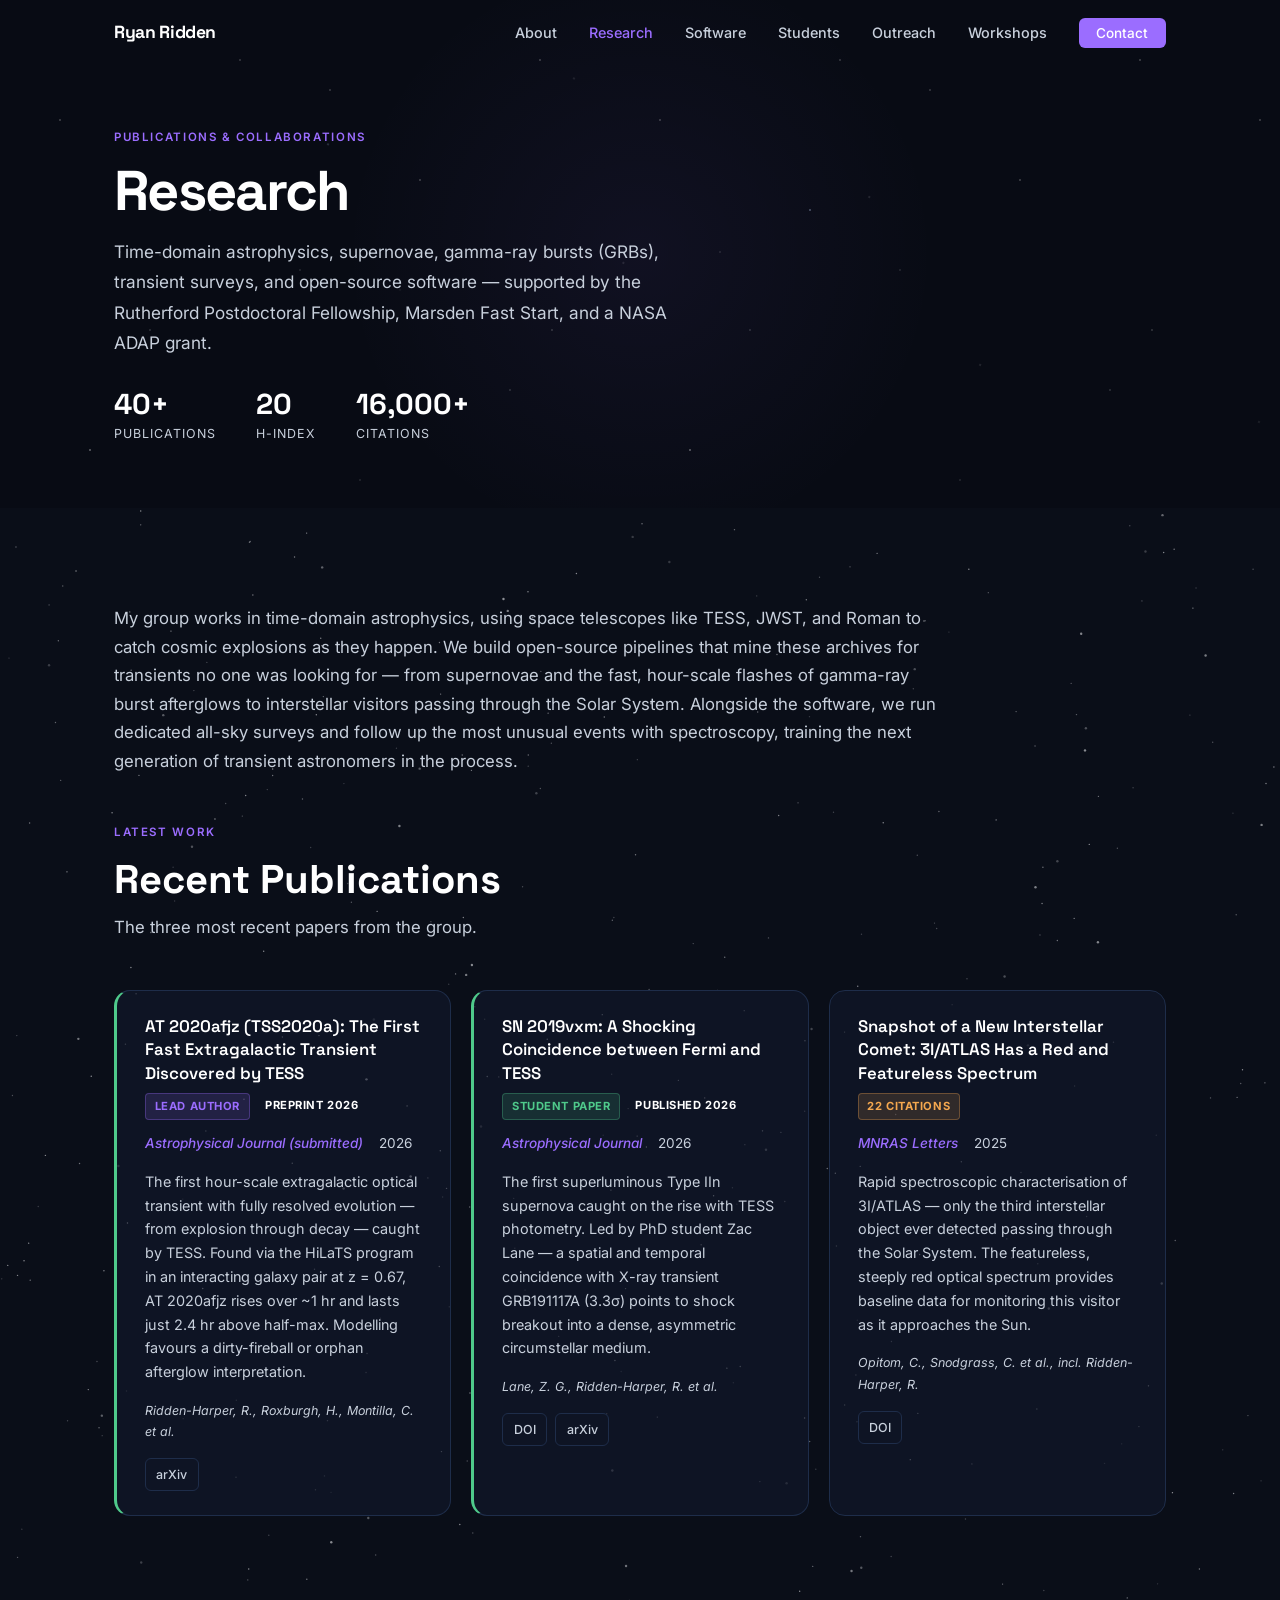
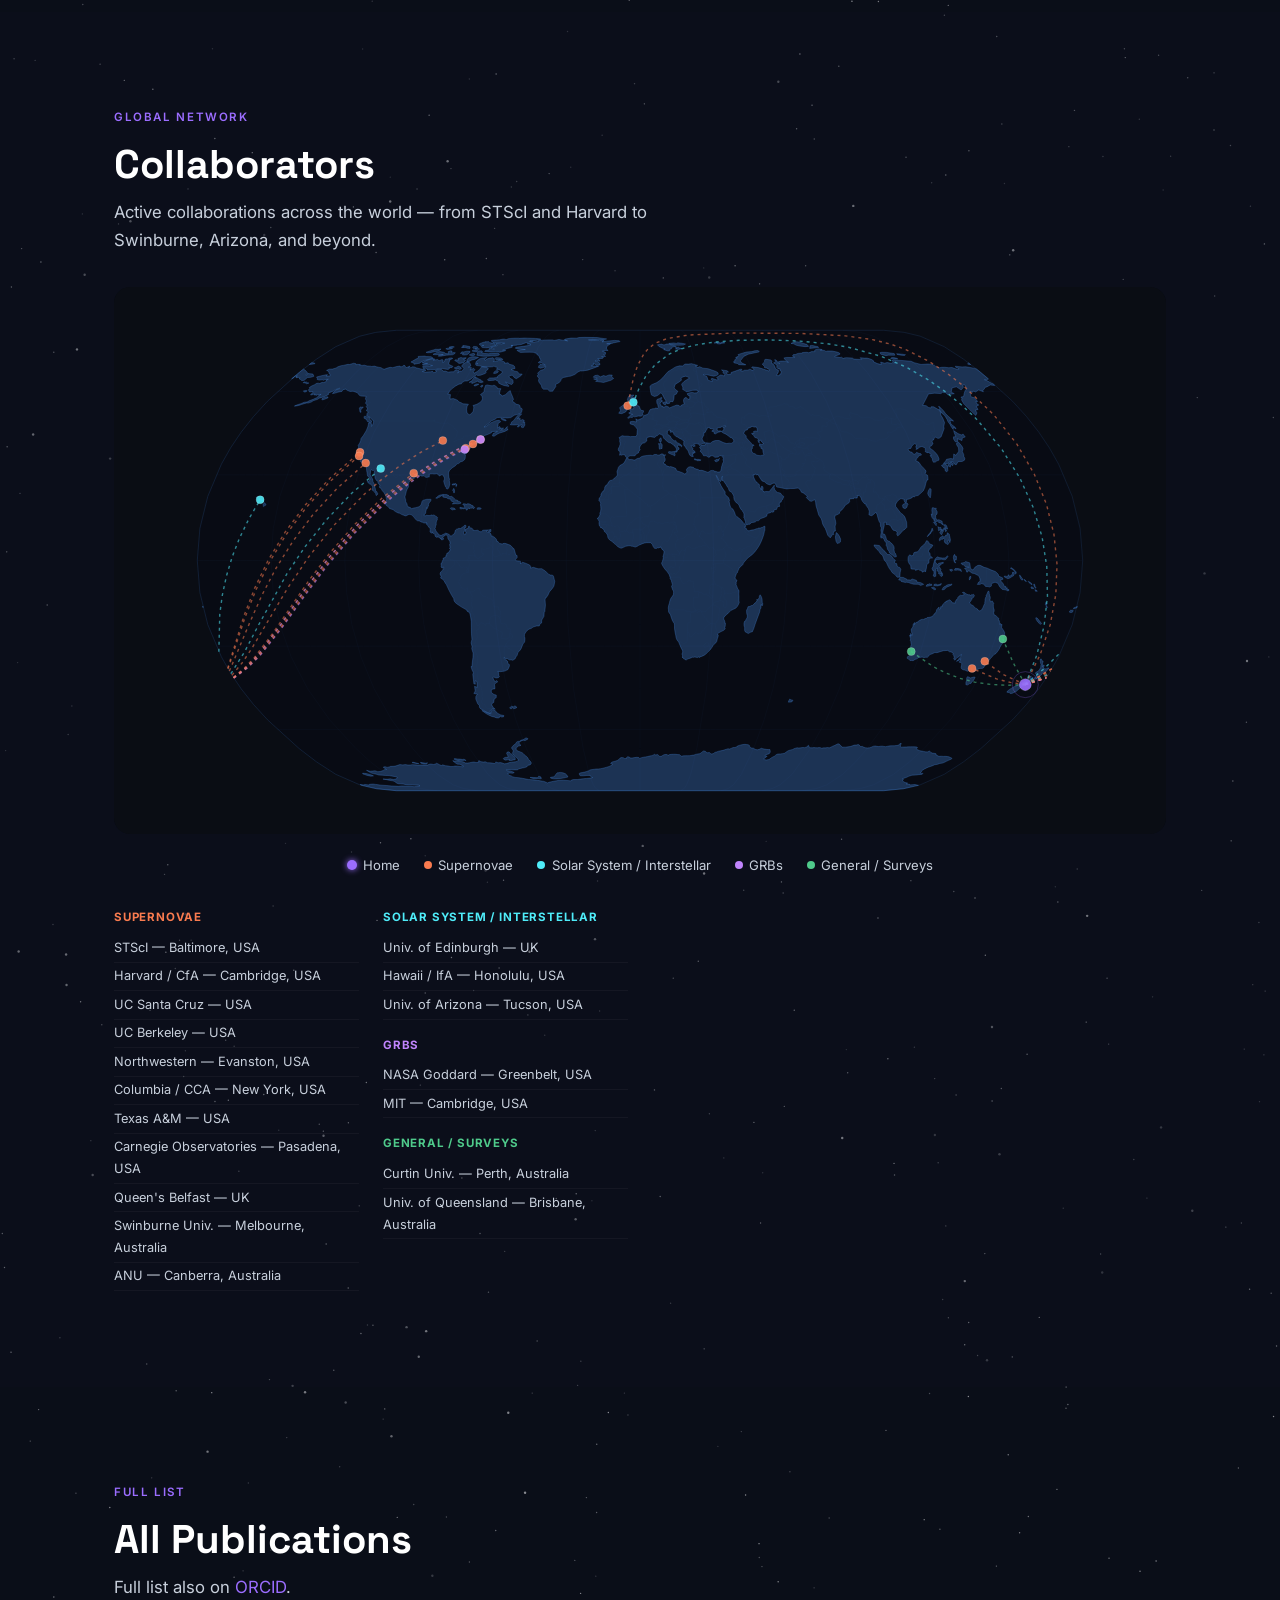
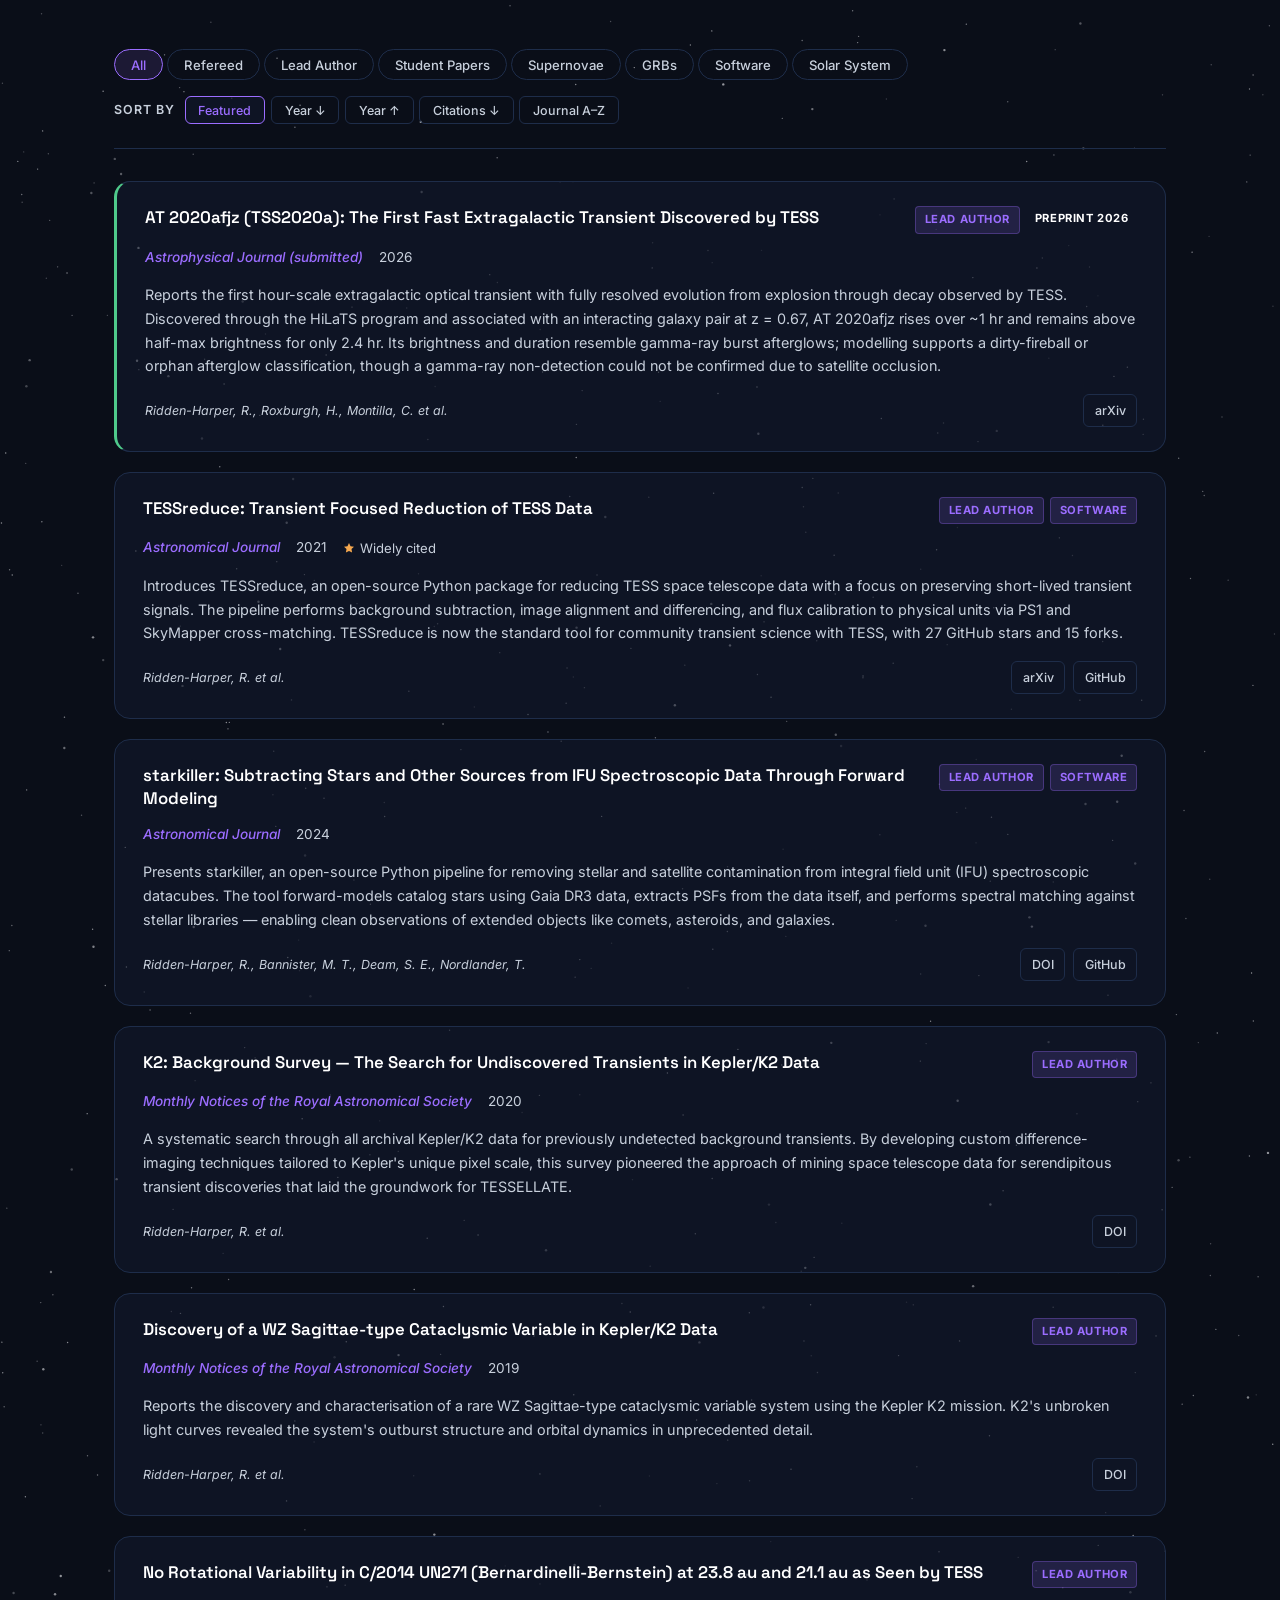
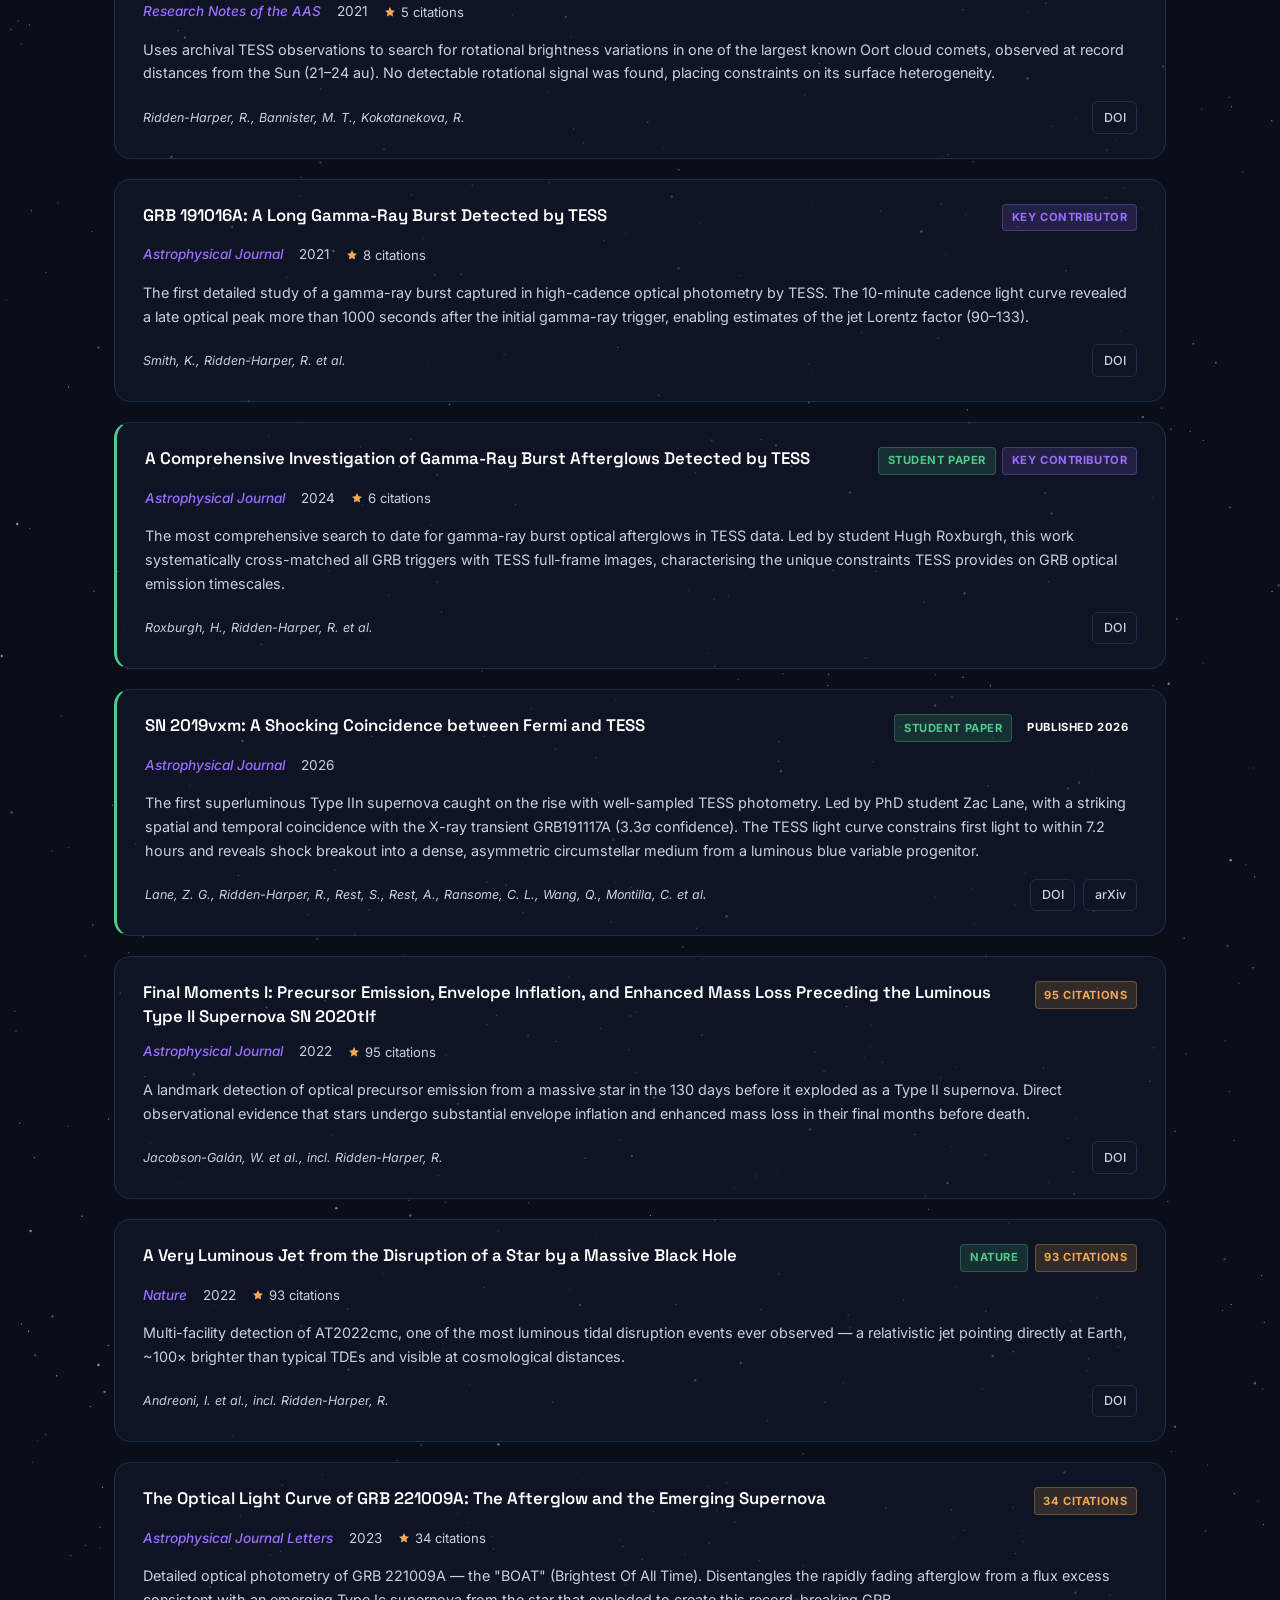
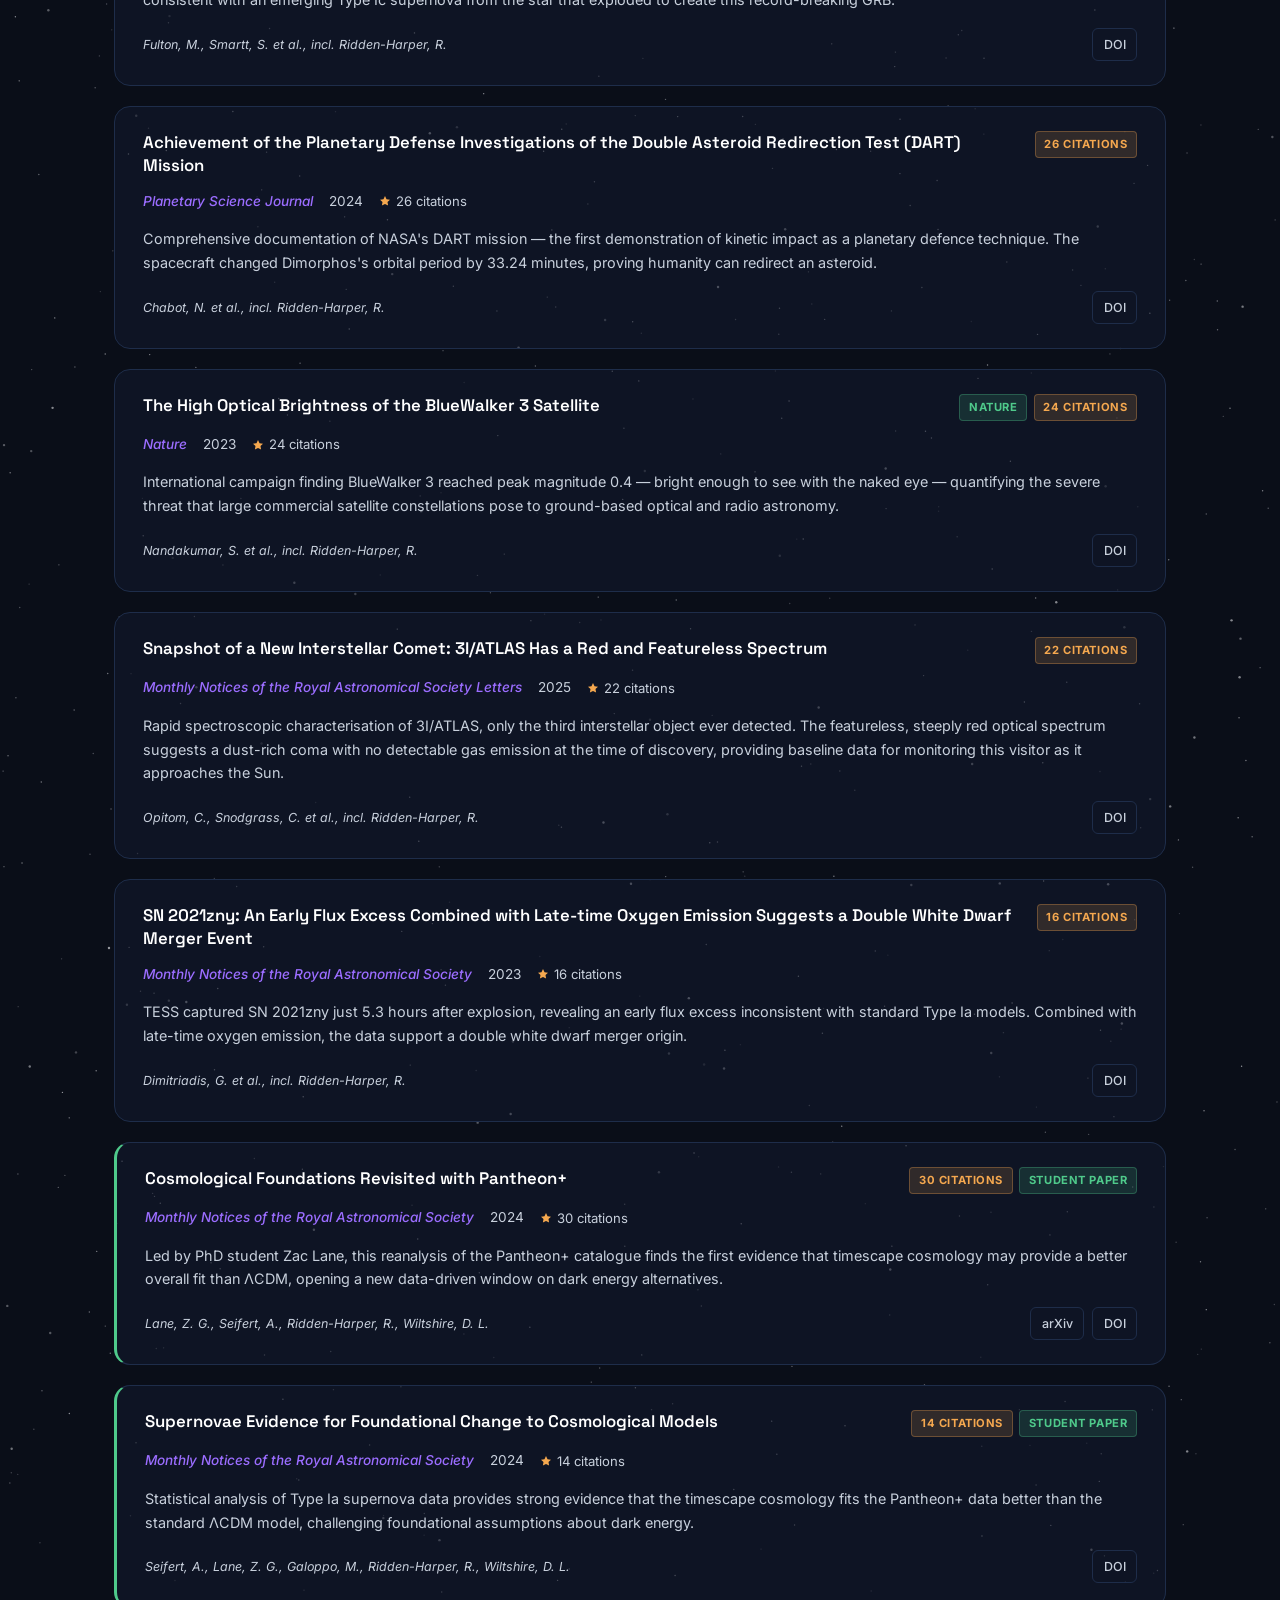
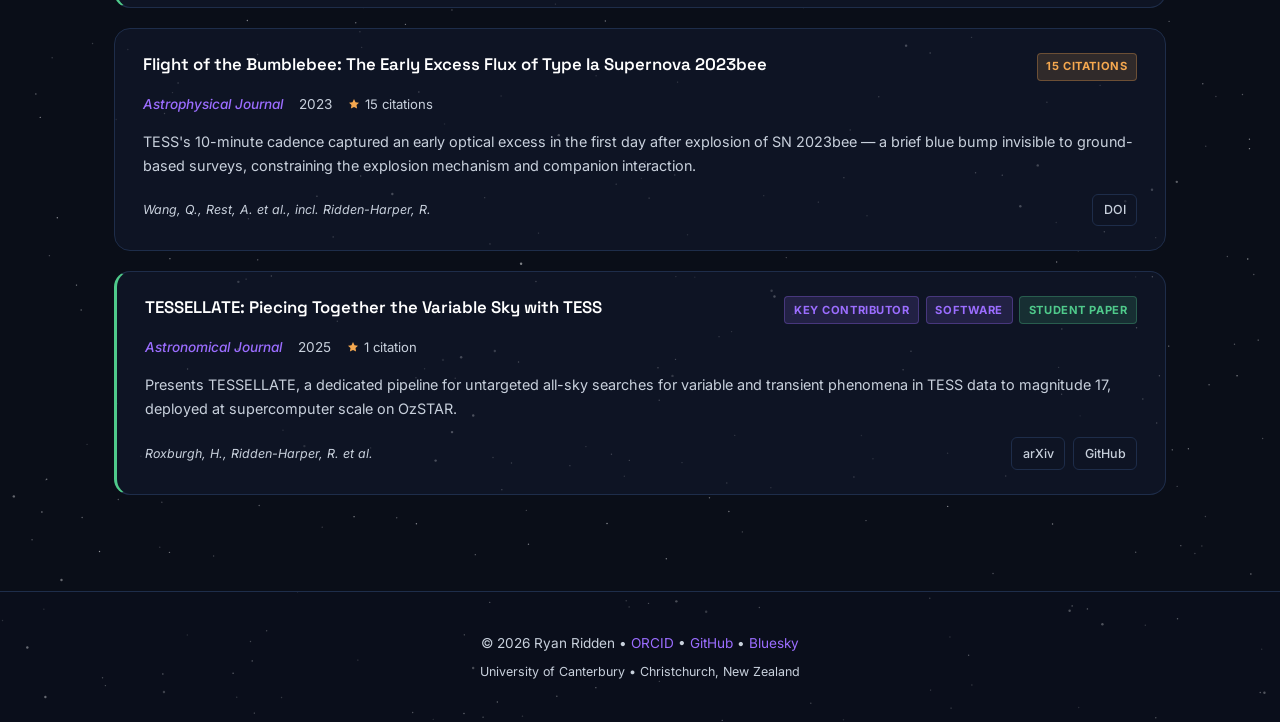
==== commit 5f9511fa: "Update publications: SN 2019vxm published, add AT 2020afjz - SN 2019vxm now ApJ 2026 (was preprint);" ====
--- a/research/index.html
+++ b/research/index.html
@@ -105,17 +105,17 @@
             </div>
 
             <!-- SN 2019vxm -->
-            <div class="pub-card recent-card" data-category="supernovae grb student" data-year="2025" data-citations="0" data-journal="Astrophysical Journal" data-student="true">
+            <div class="pub-card recent-card" data-category="supernovae grb student" data-year="2026" data-citations="0" data-journal="Astrophysical Journal" data-student="true" data-refereed="true">
                 <div class="pub-header">
                     <h3 class="pub-title">SN 2019vxm: A Shocking Coincidence between Fermi and TESS</h3>
                     <div class="pub-badges">
                         <span class="badge badge-student">Student Paper</span>
-                        <span class="badge badge-new">Preprint 2025</span>
-                    </div>
-                </div>
-                <div class="pub-meta">
-                    <span class="pub-journal">Astrophysical Journal (submitted)</span>
-                    <span class="pub-year">2025</span>
+                        <span class="badge badge-new">Published 2026</span>
+                    </div>
+                </div>
+                <div class="pub-meta">
+                    <span class="pub-journal">Astrophysical Journal</span>
+                    <span class="pub-year">2026</span>
                 </div>
                 <p class="pub-summary">
                     The first superluminous Type IIn supernova caught on the rise with TESS photometry.
@@ -125,6 +125,7 @@
                 <div class="pub-footer">
                     <span class="pub-authors">Lane, Z. G., Ridden-Harper, R. et al.</span>
                     <div class="pub-links">
+                        <a href="https://doi.org/10.3847/1538-4357/ae6245" target="_blank" rel="noopener" class="pub-link">DOI</a>
                         <a href="https://arxiv.org/abs/2511.15975" target="_blank" rel="noopener" class="pub-link">arXiv</a>
                     </div>
                 </div>
@@ -428,22 +429,22 @@
             </div>
 
             <!-- SN 2019vxm — student -->
-            <div class="pub-card" data-category="supernovae grb student" data-year="2025" data-citations="0" data-journal="Astrophysical Journal" data-student="true">
+            <div class="pub-card" data-category="supernovae grb student" data-year="2026" data-citations="0" data-journal="Astrophysical Journal" data-student="true" data-refereed="true">
                 <div class="pub-header">
                     <h3 class="pub-title">SN 2019vxm: A Shocking Coincidence between Fermi and TESS</h3>
                     <div class="pub-badges">
                         <span class="badge badge-student">Student Paper</span>
-                        <span class="badge badge-new">Preprint 2025</span>
-                    </div>
-                </div>
-                <div class="pub-meta">
-                    <span class="pub-journal">Astrophysical Journal (submitted)</span>
-                    <span class="pub-year">2025</span>
+                        <span class="badge badge-new">Published 2026</span>
+                    </div>
+                </div>
+                <div class="pub-meta">
+                    <span class="pub-journal">Astrophysical Journal</span>
+                    <span class="pub-year">2026</span>
                 </div>
                 <p class="pub-summary">The first superluminous Type IIn supernova caught on the rise with well-sampled TESS photometry. Led by PhD student Zac Lane, with a striking spatial and temporal coincidence with the X-ray transient GRB191117A (3.3σ confidence). The TESS light curve constrains first light to within 7.2 hours and reveals shock breakout into a dense, asymmetric circumstellar medium from a luminous blue variable progenitor.</p>
                 <div class="pub-footer">
                     <span class="pub-authors">Lane, Z. G., Ridden-Harper, R., Rest, S., Rest, A., Ransome, C. L., Wang, Q., Montilla, C. et al.</span>
-                    <div class="pub-links"><a href="https://arxiv.org/abs/2511.15975" target="_blank" rel="noopener" class="pub-link">arXiv</a></div>
+                    <div class="pub-links"><a href="https://doi.org/10.3847/1538-4357/ae6245" target="_blank" rel="noopener" class="pub-link">DOI</a> <a href="https://arxiv.org/abs/2511.15975" target="_blank" rel="noopener" class="pub-link">arXiv</a></div>
                 </div>
             </div>
 
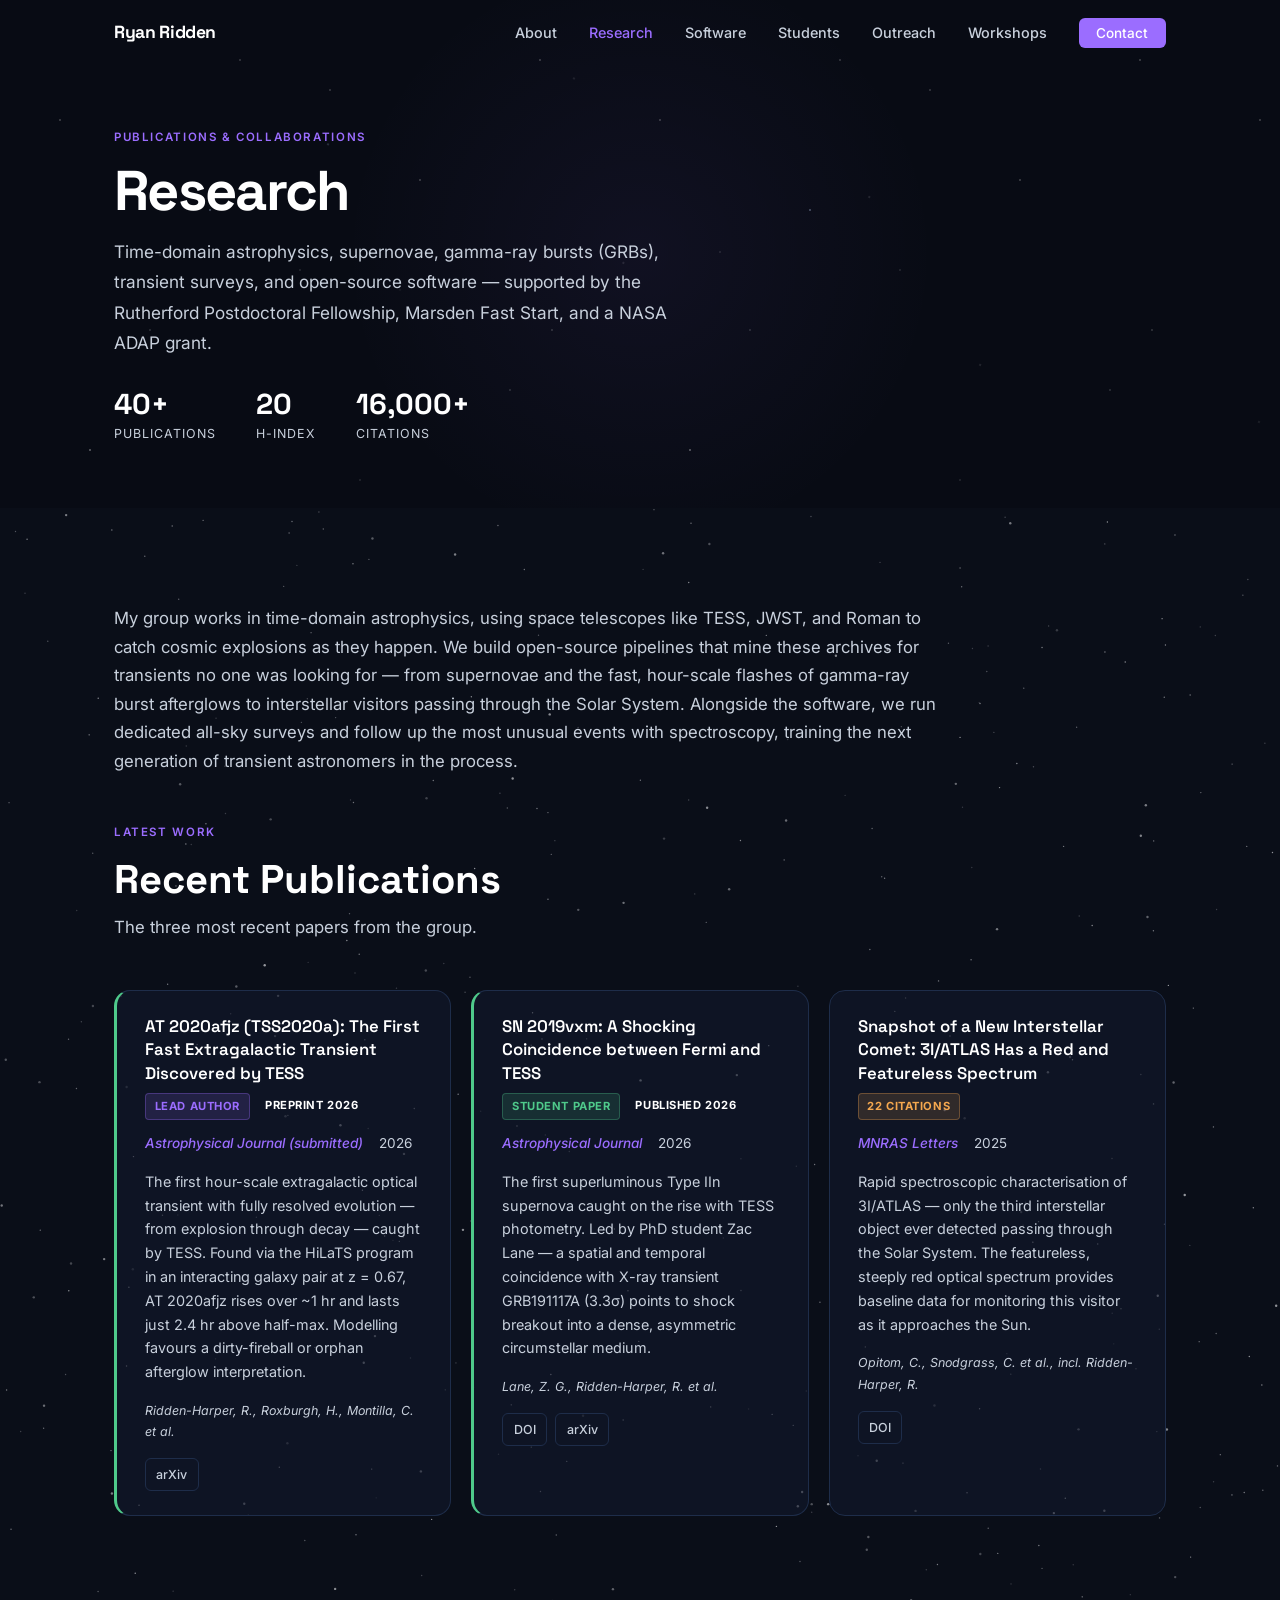
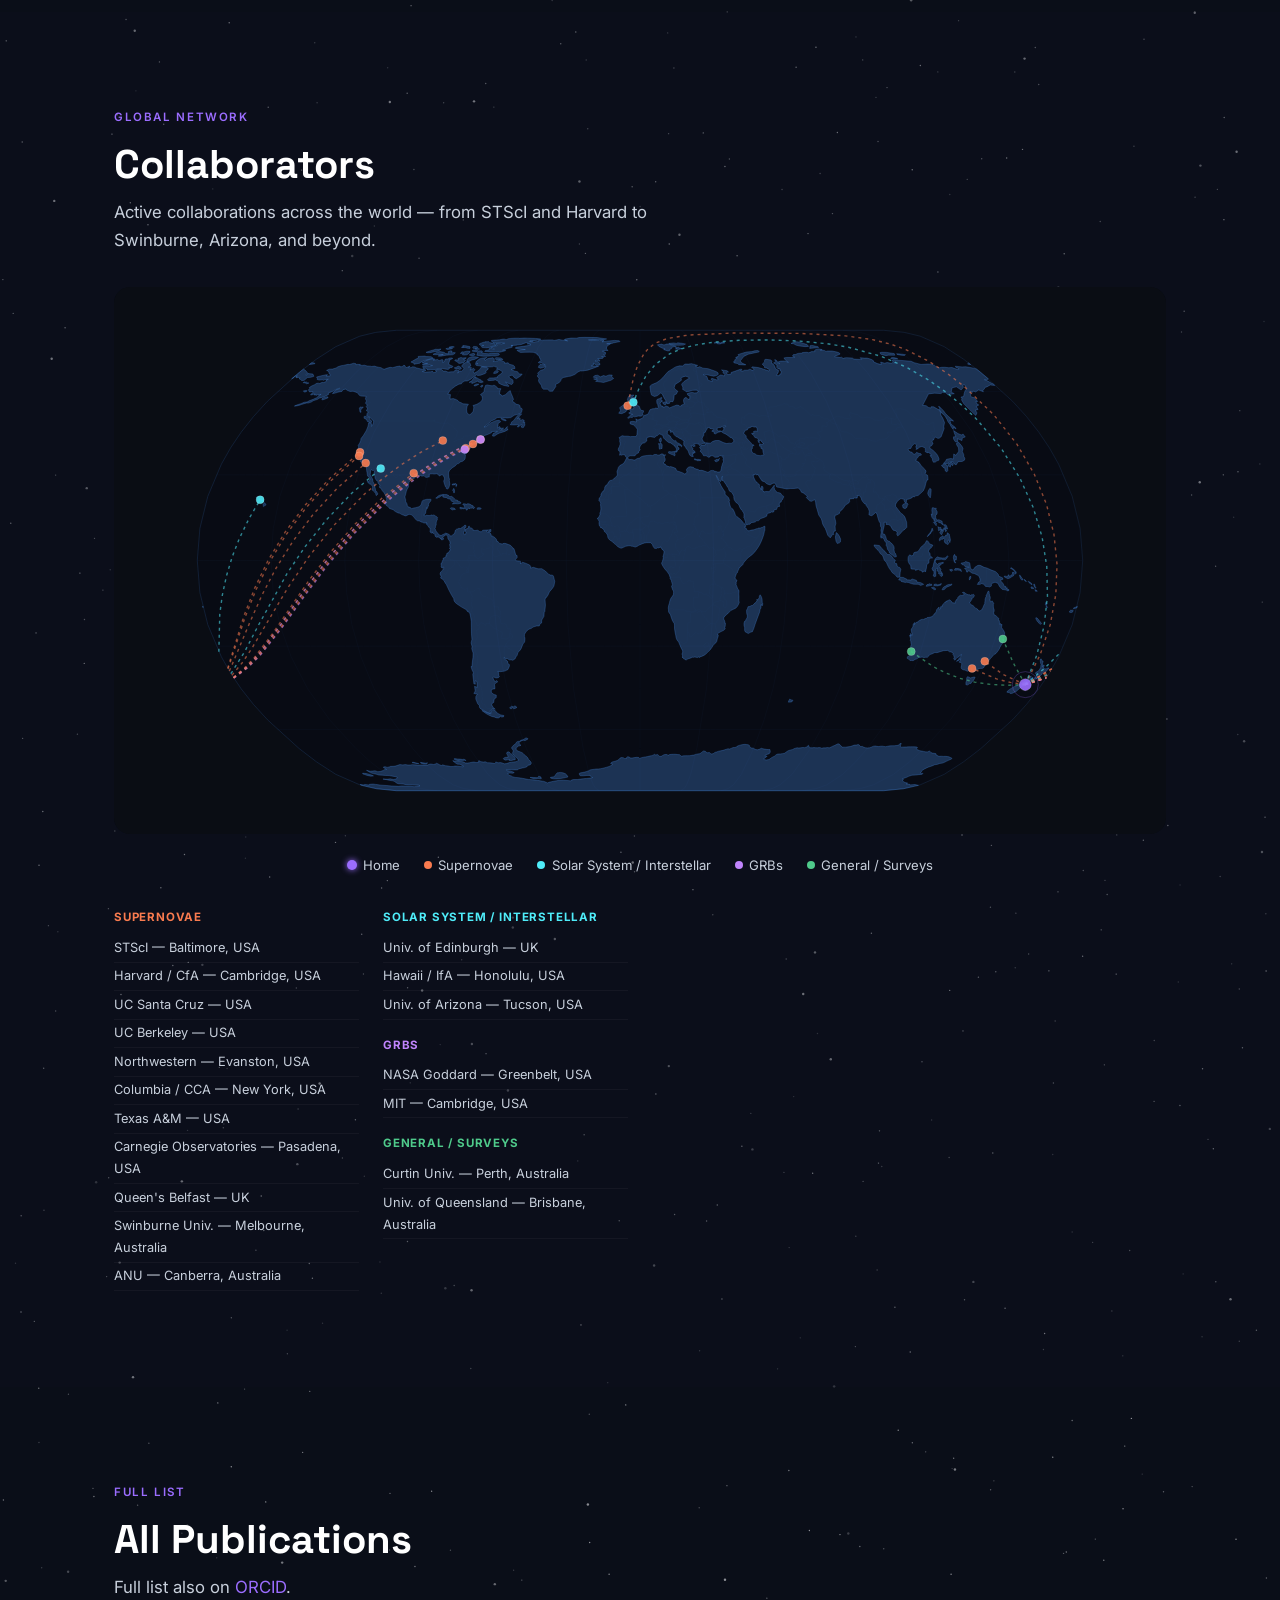
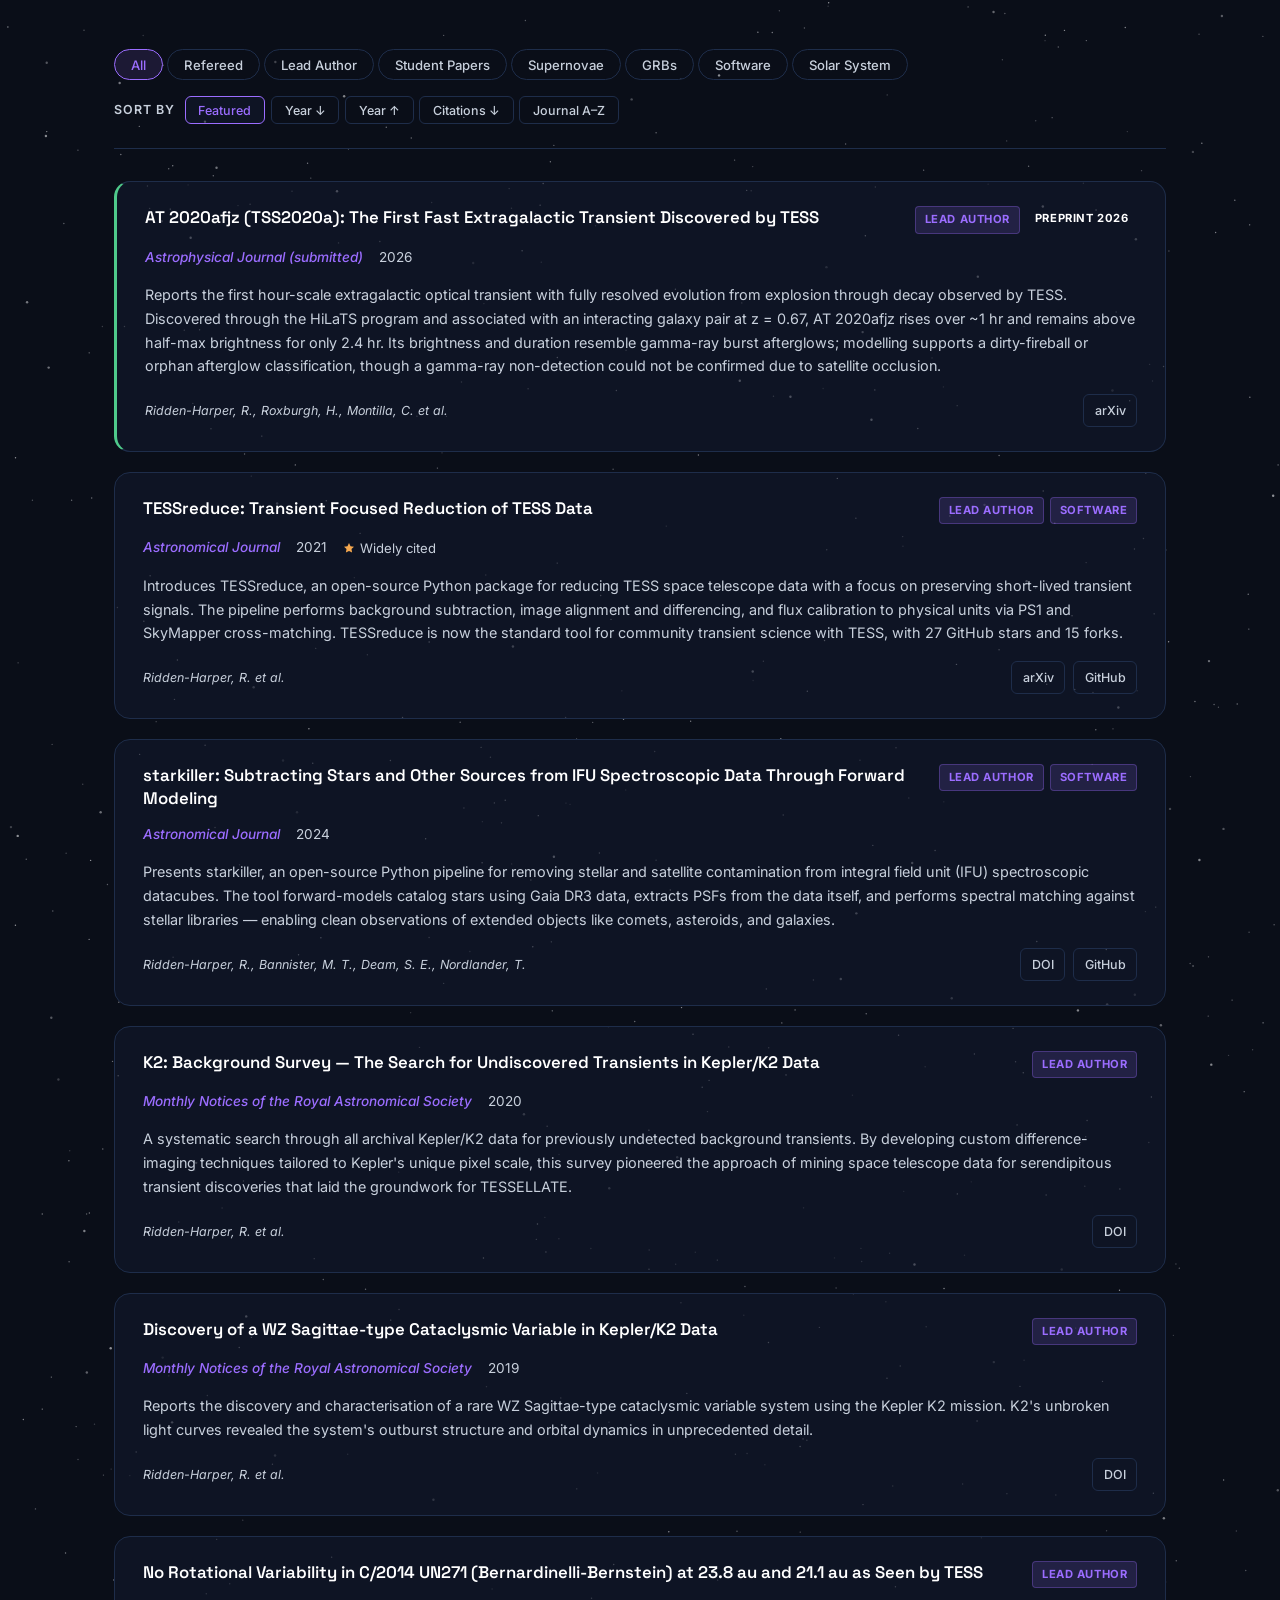
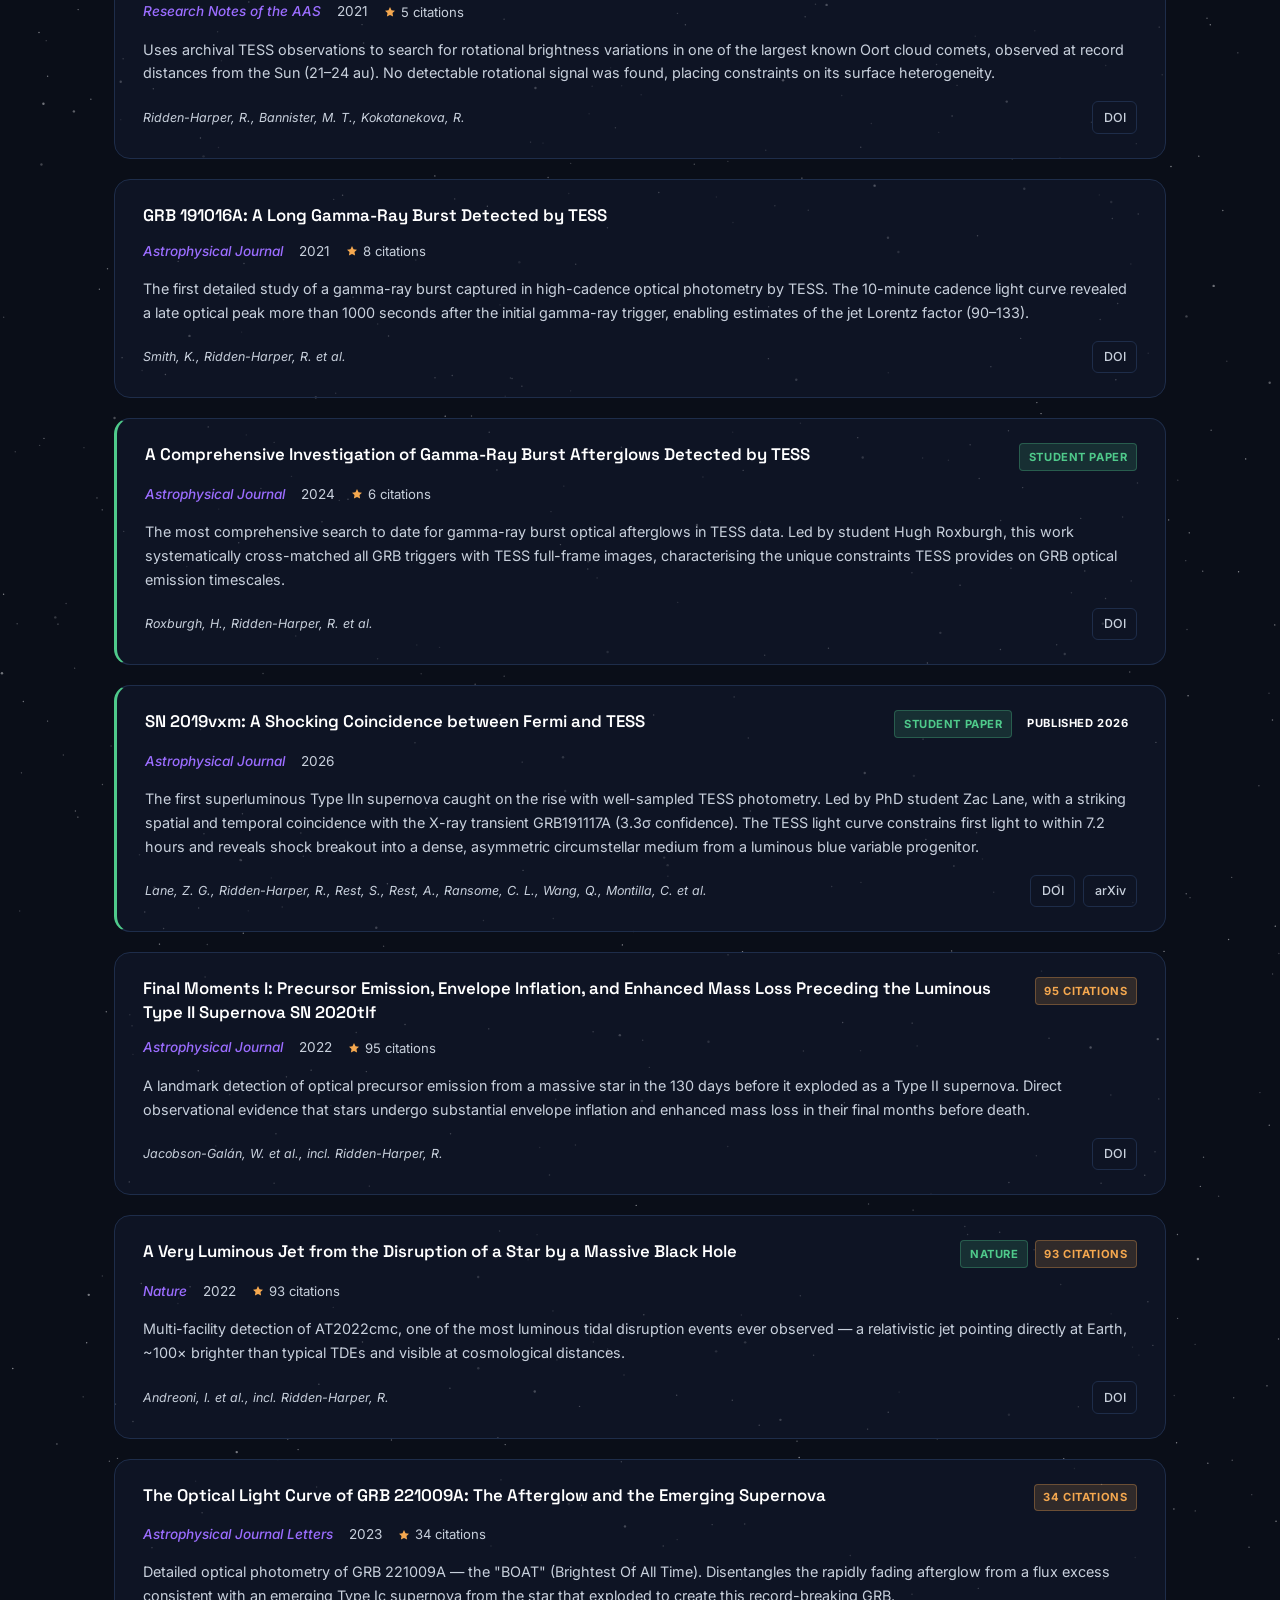
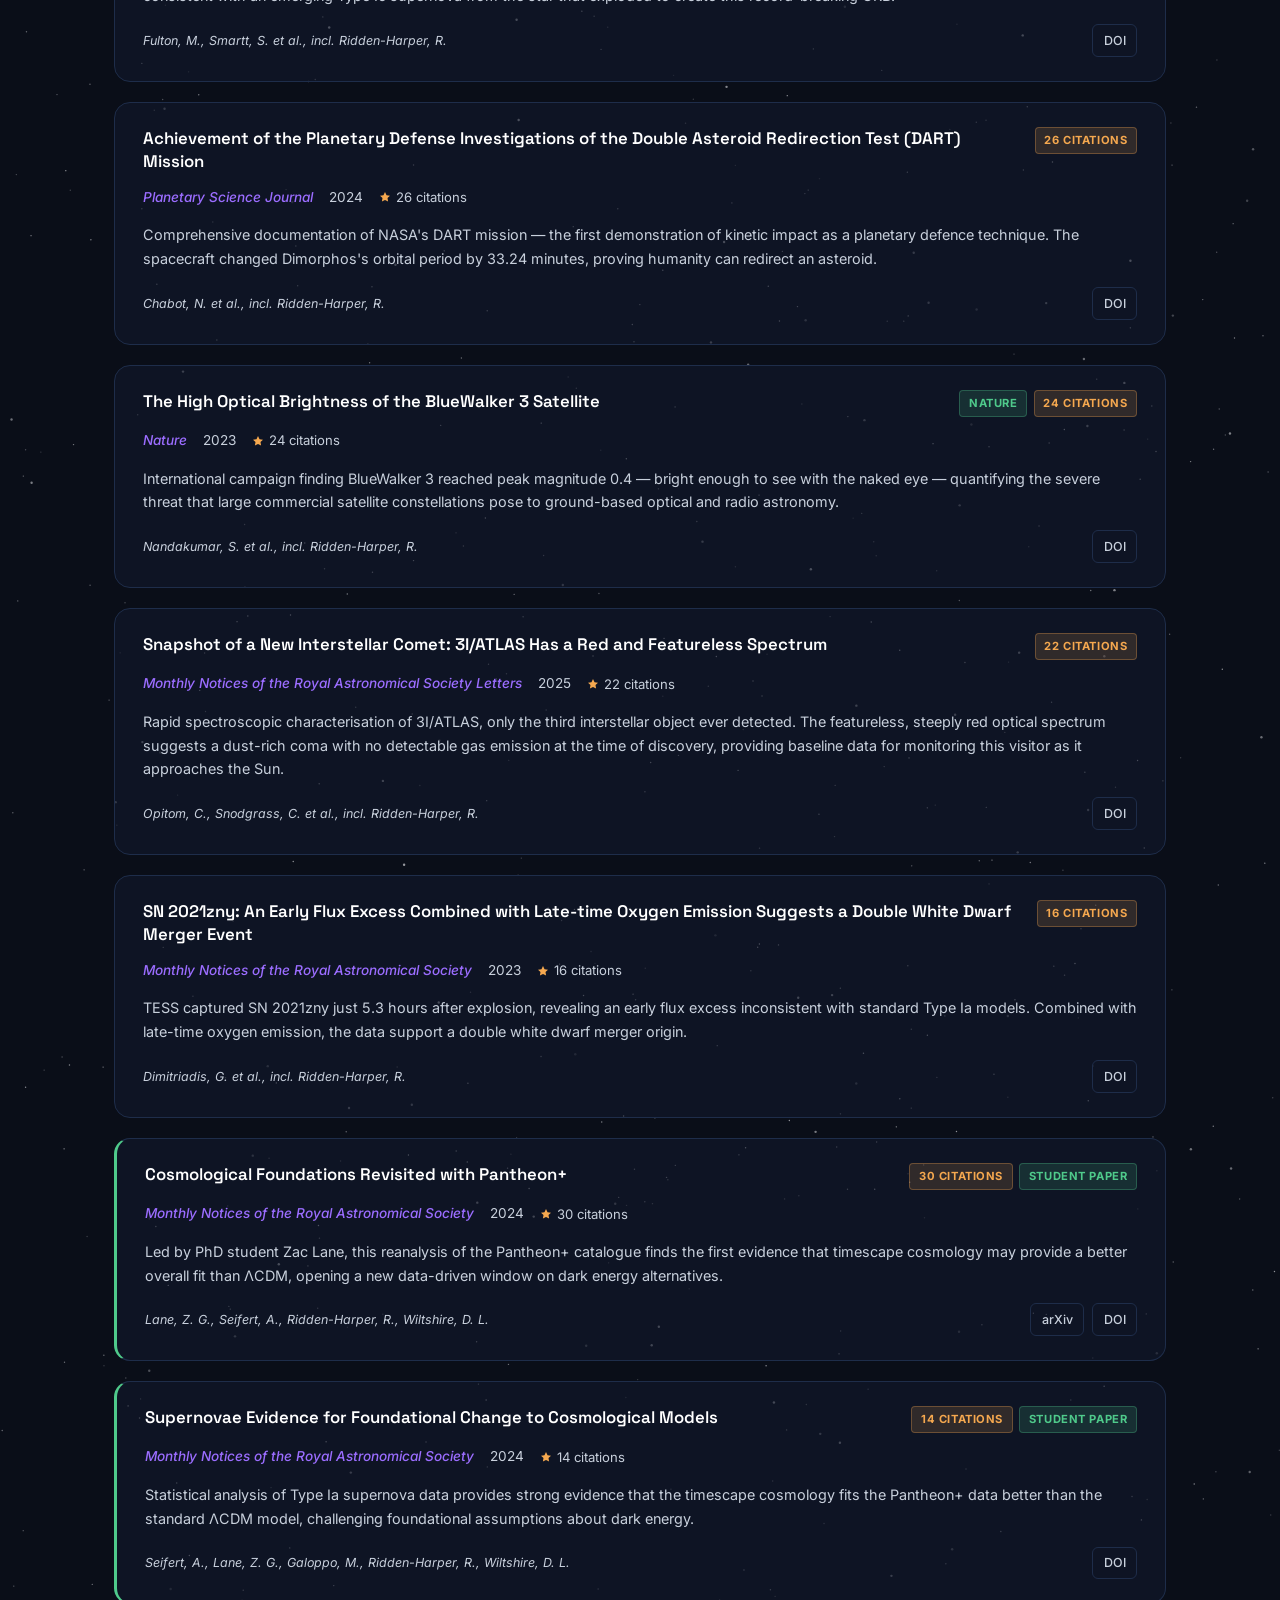
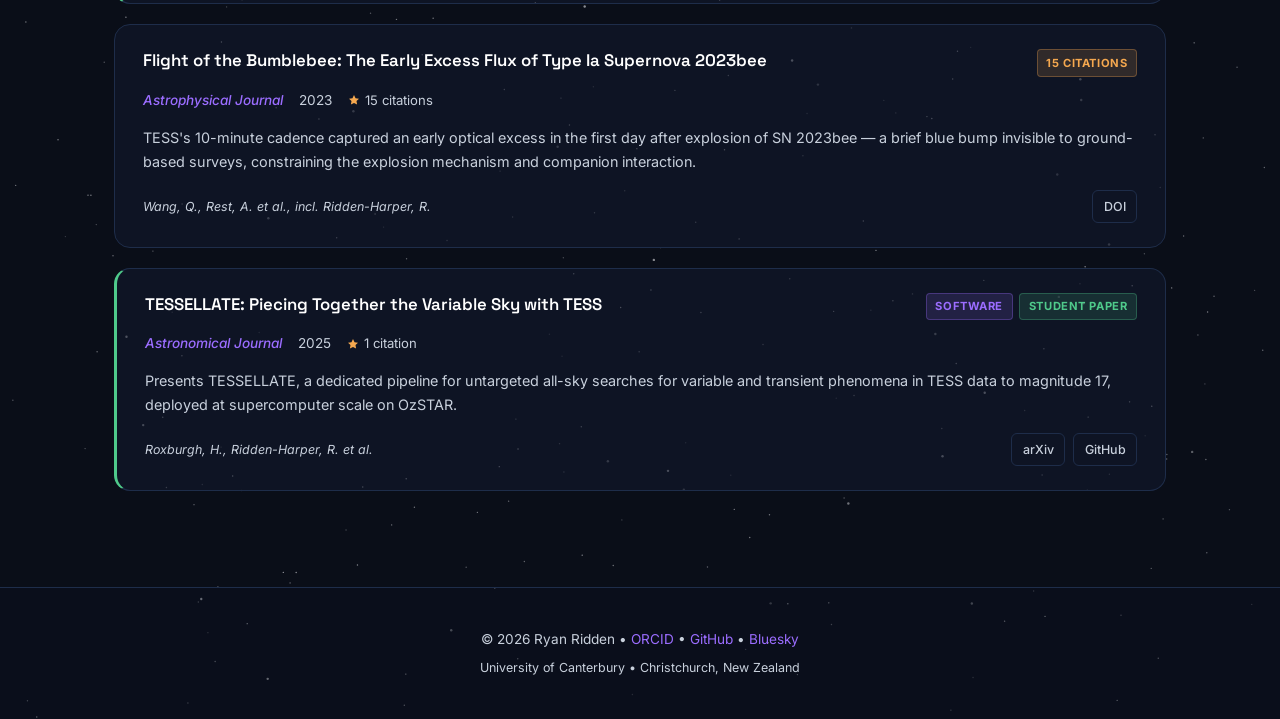
==== commit e01f3799: "Homepage: feature AT 2020afjz in publications teaser; drop Key Contributor badges" ====
--- a/research/index.html
+++ b/research/index.html
@@ -393,7 +393,7 @@
             <div class="pub-card" data-category="grb" data-year="2021" data-citations="8" data-journal="Astrophysical Journal" data-refereed="true">
                 <div class="pub-header">
                     <h3 class="pub-title">GRB 191016A: A Long Gamma-Ray Burst Detected by TESS</h3>
-                    <div class="pub-badges"><span class="badge badge-lead">Key Contributor</span></div>
+                    <div class="pub-badges"></div>
                 </div>
                 <div class="pub-meta">
                     <span class="pub-journal">Astrophysical Journal</span>
@@ -413,7 +413,6 @@
                     <h3 class="pub-title">A Comprehensive Investigation of Gamma-Ray Burst Afterglows Detected by TESS</h3>
                     <div class="pub-badges">
                         <span class="badge badge-student">Student Paper</span>
-                        <span class="badge badge-lead">Key Contributor</span>
                     </div>
                 </div>
                 <div class="pub-meta">
@@ -648,7 +647,6 @@
                 <div class="pub-header">
                     <h3 class="pub-title">TESSELLATE: Piecing Together the Variable Sky with TESS</h3>
                     <div class="pub-badges">
-                        <span class="badge badge-lead">Key Contributor</span>
                         <span class="badge badge-software">Software</span>
                         <span class="badge badge-student">Student Paper</span>
                     </div>
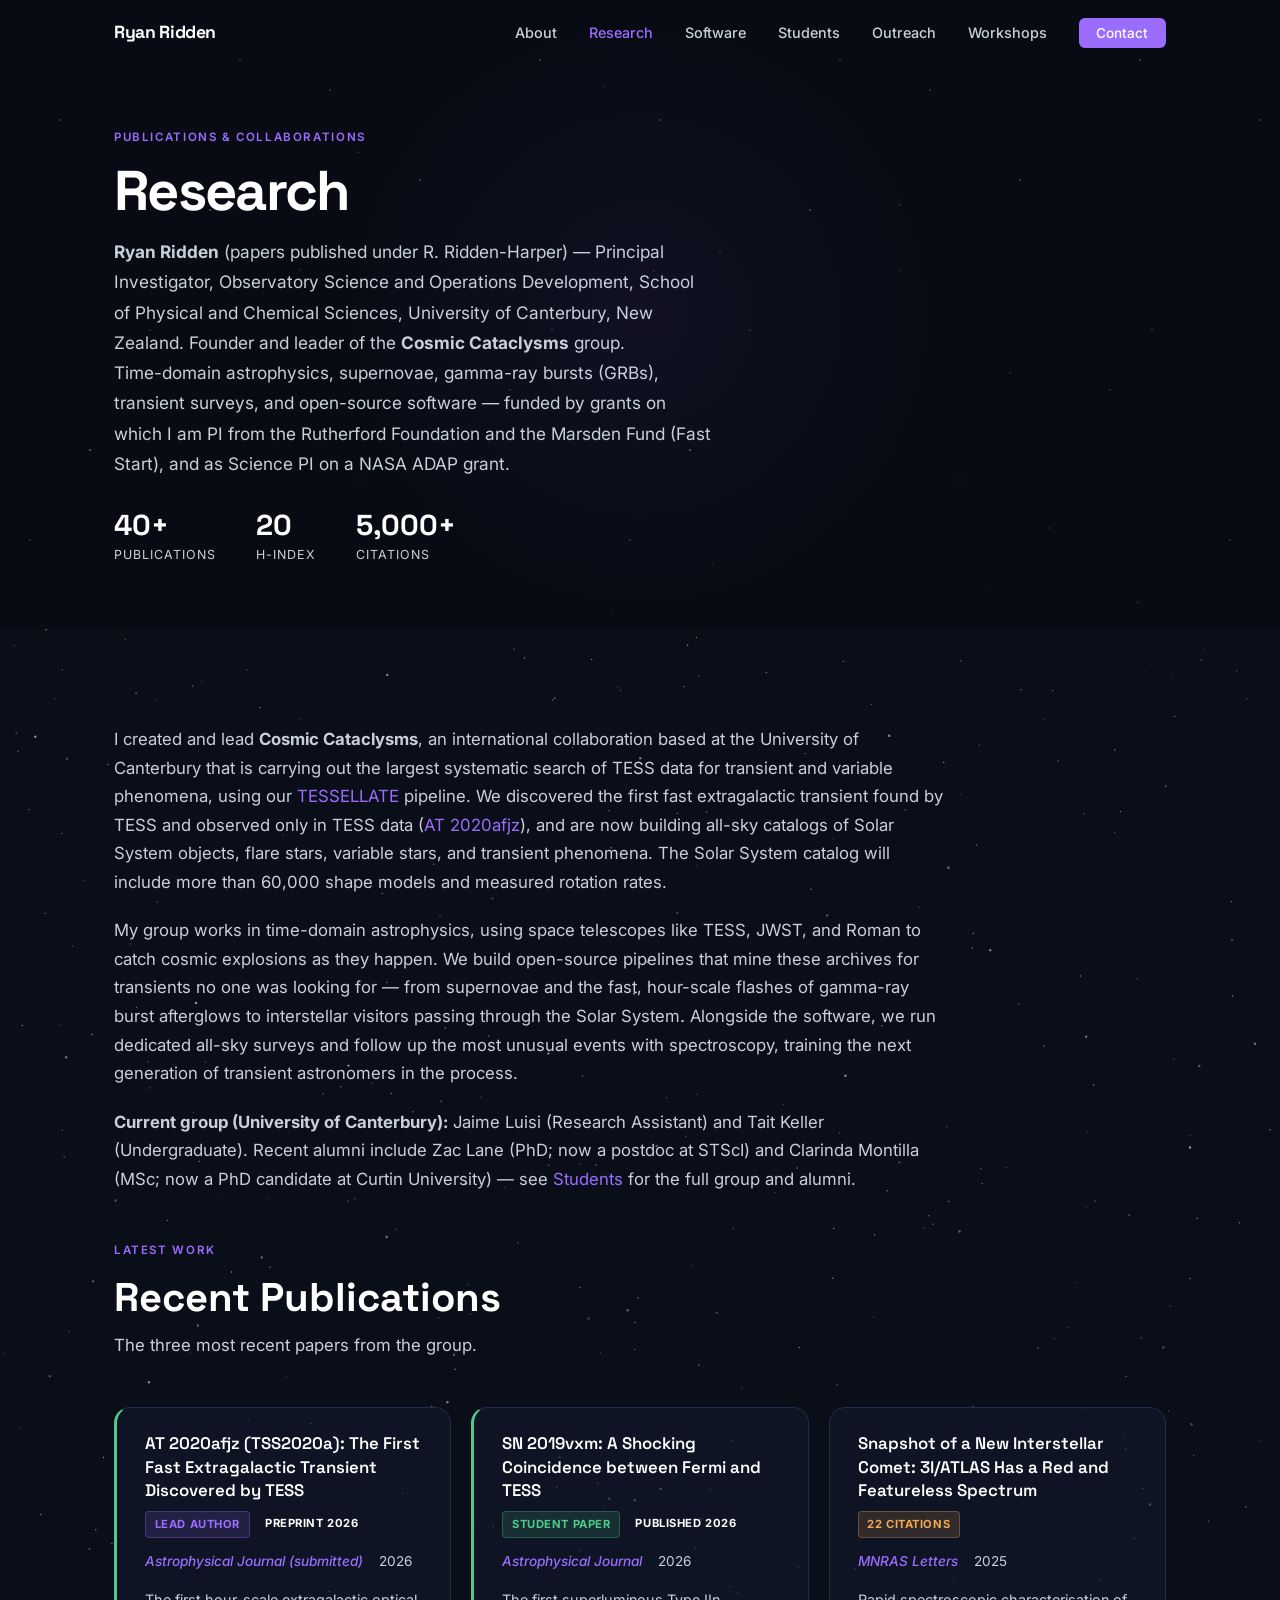
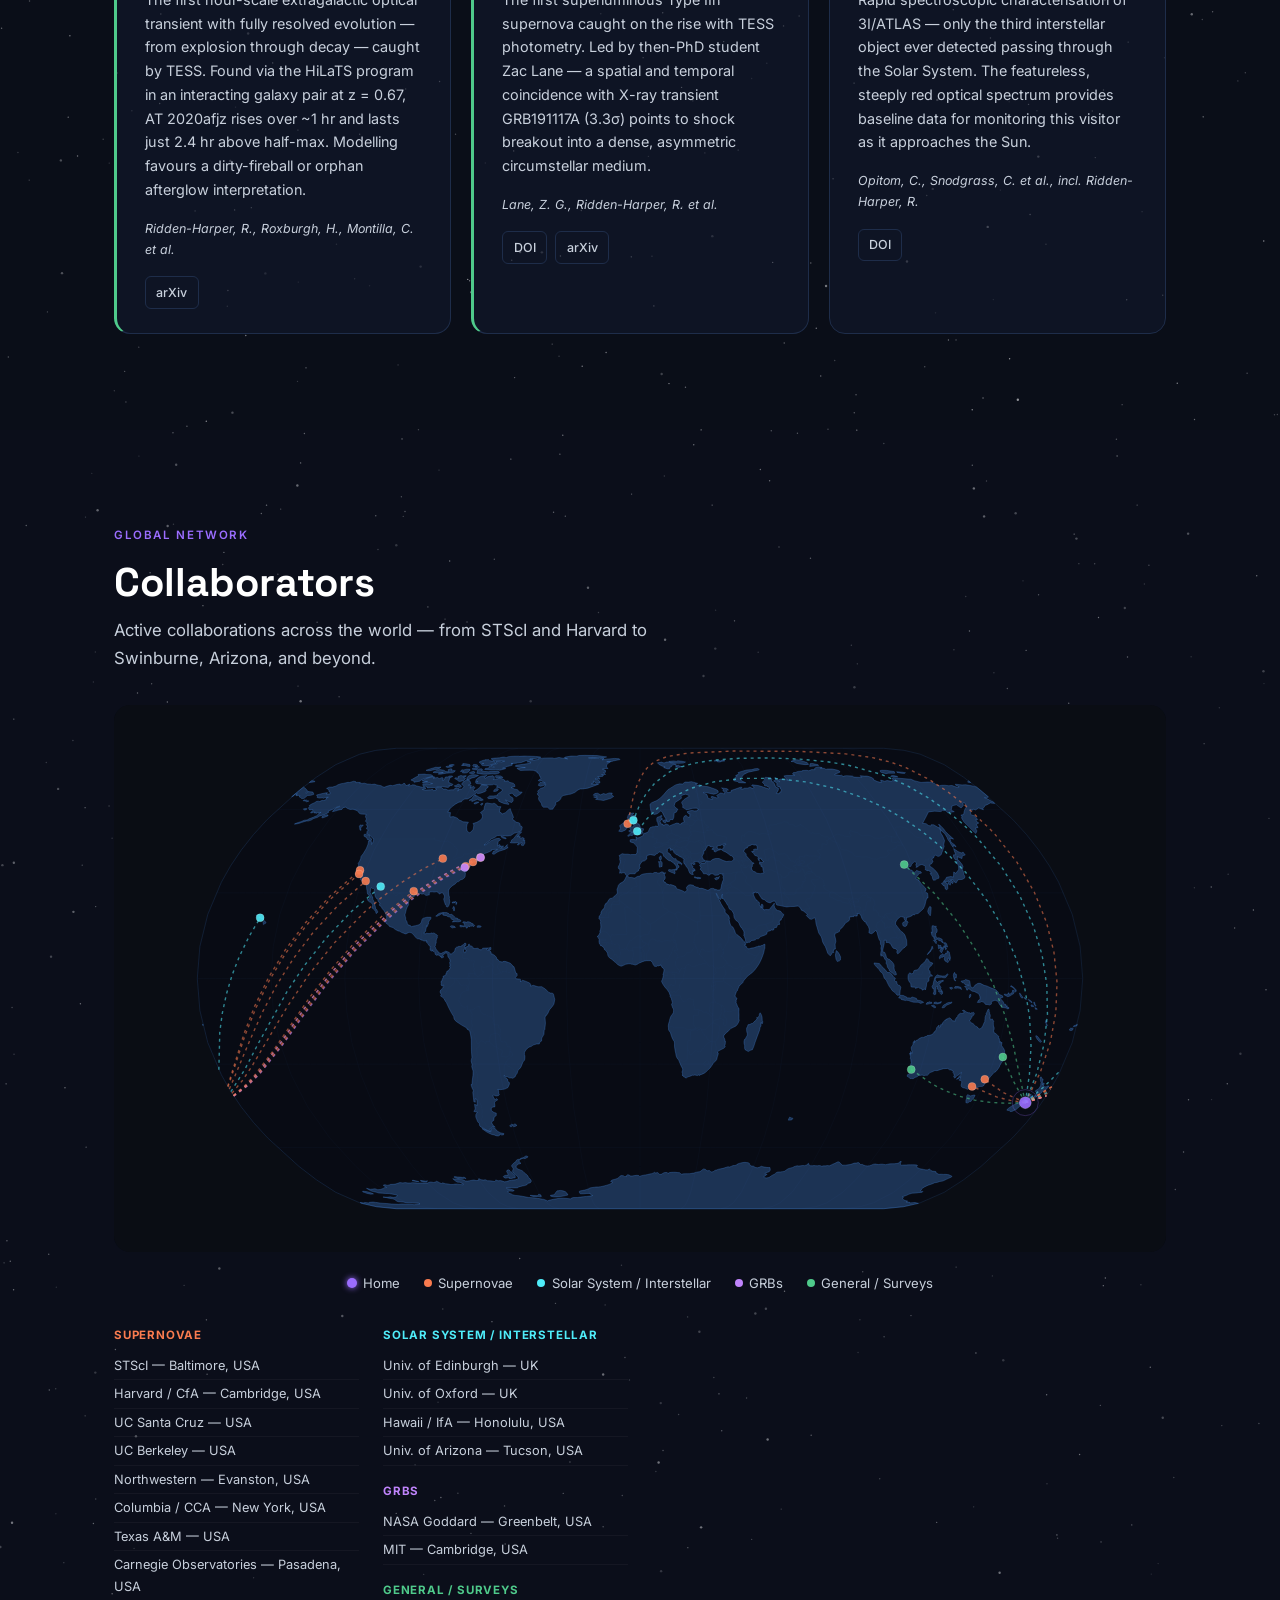
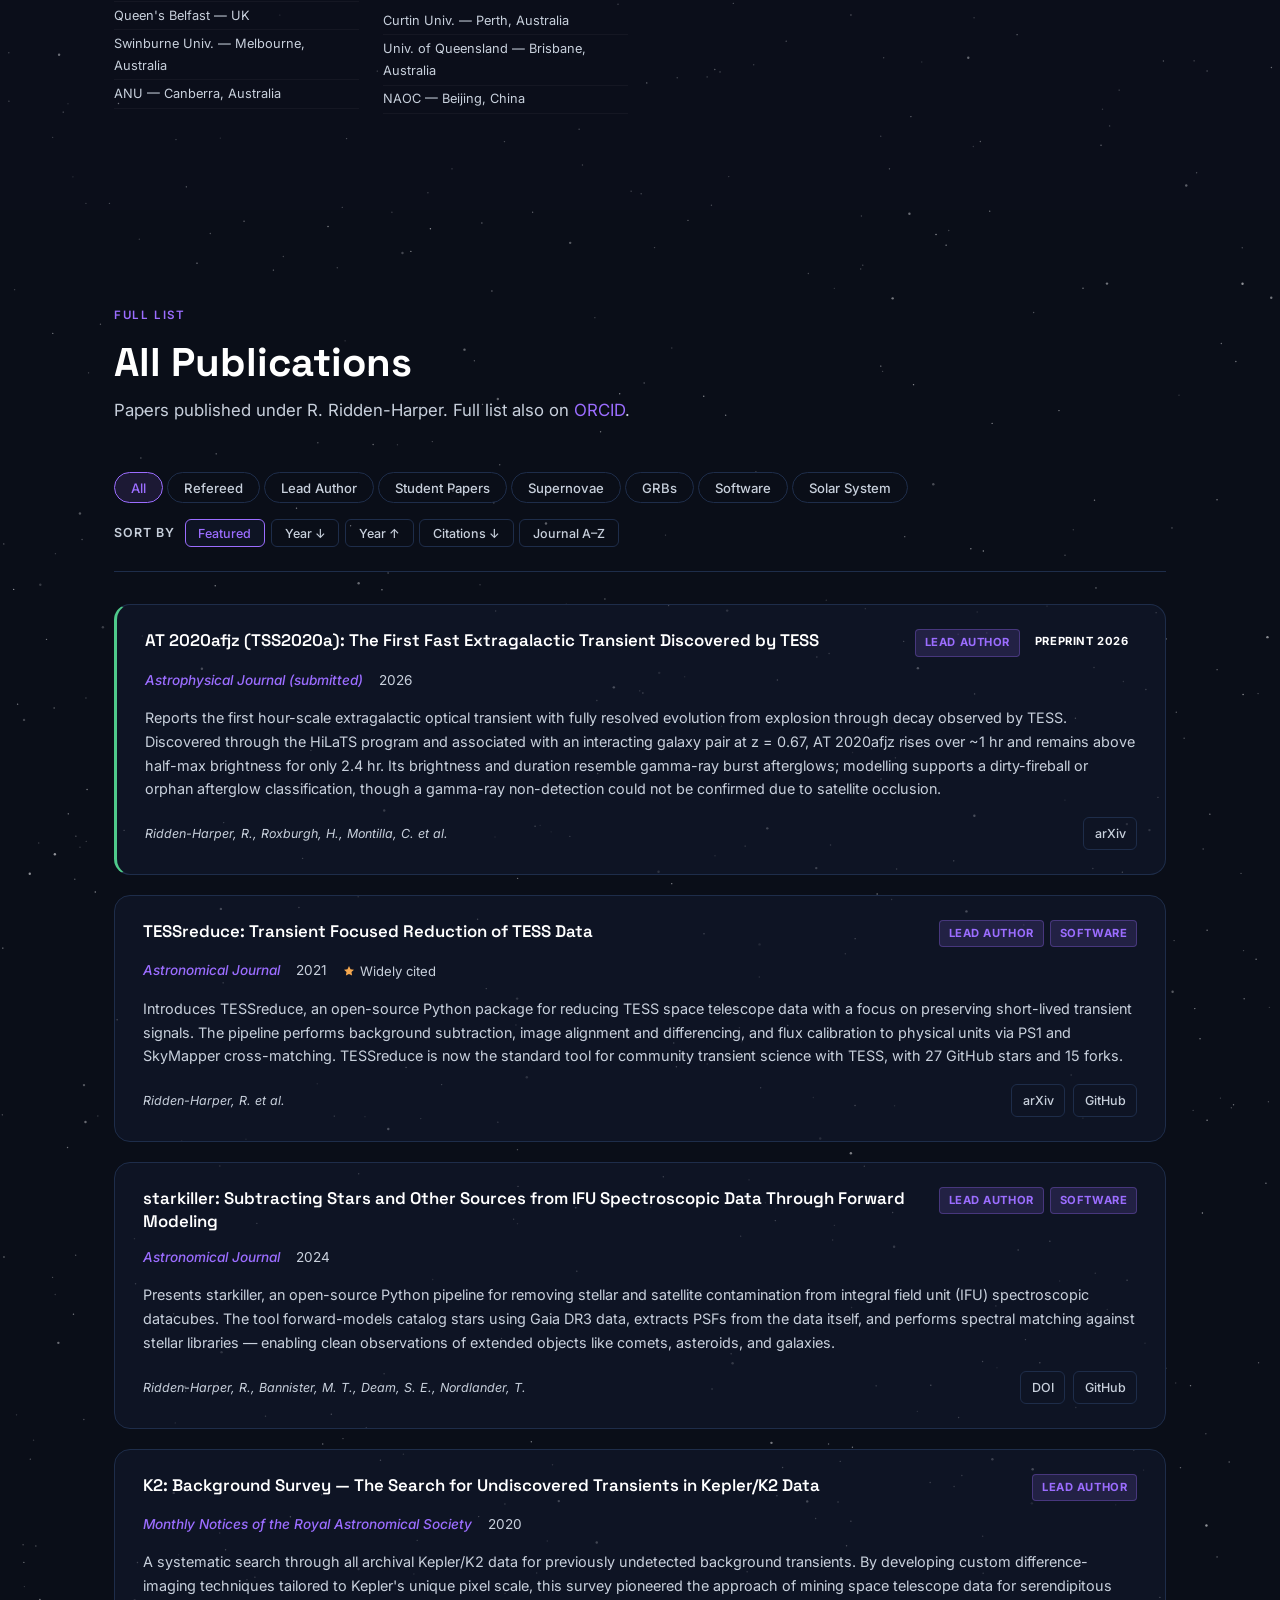
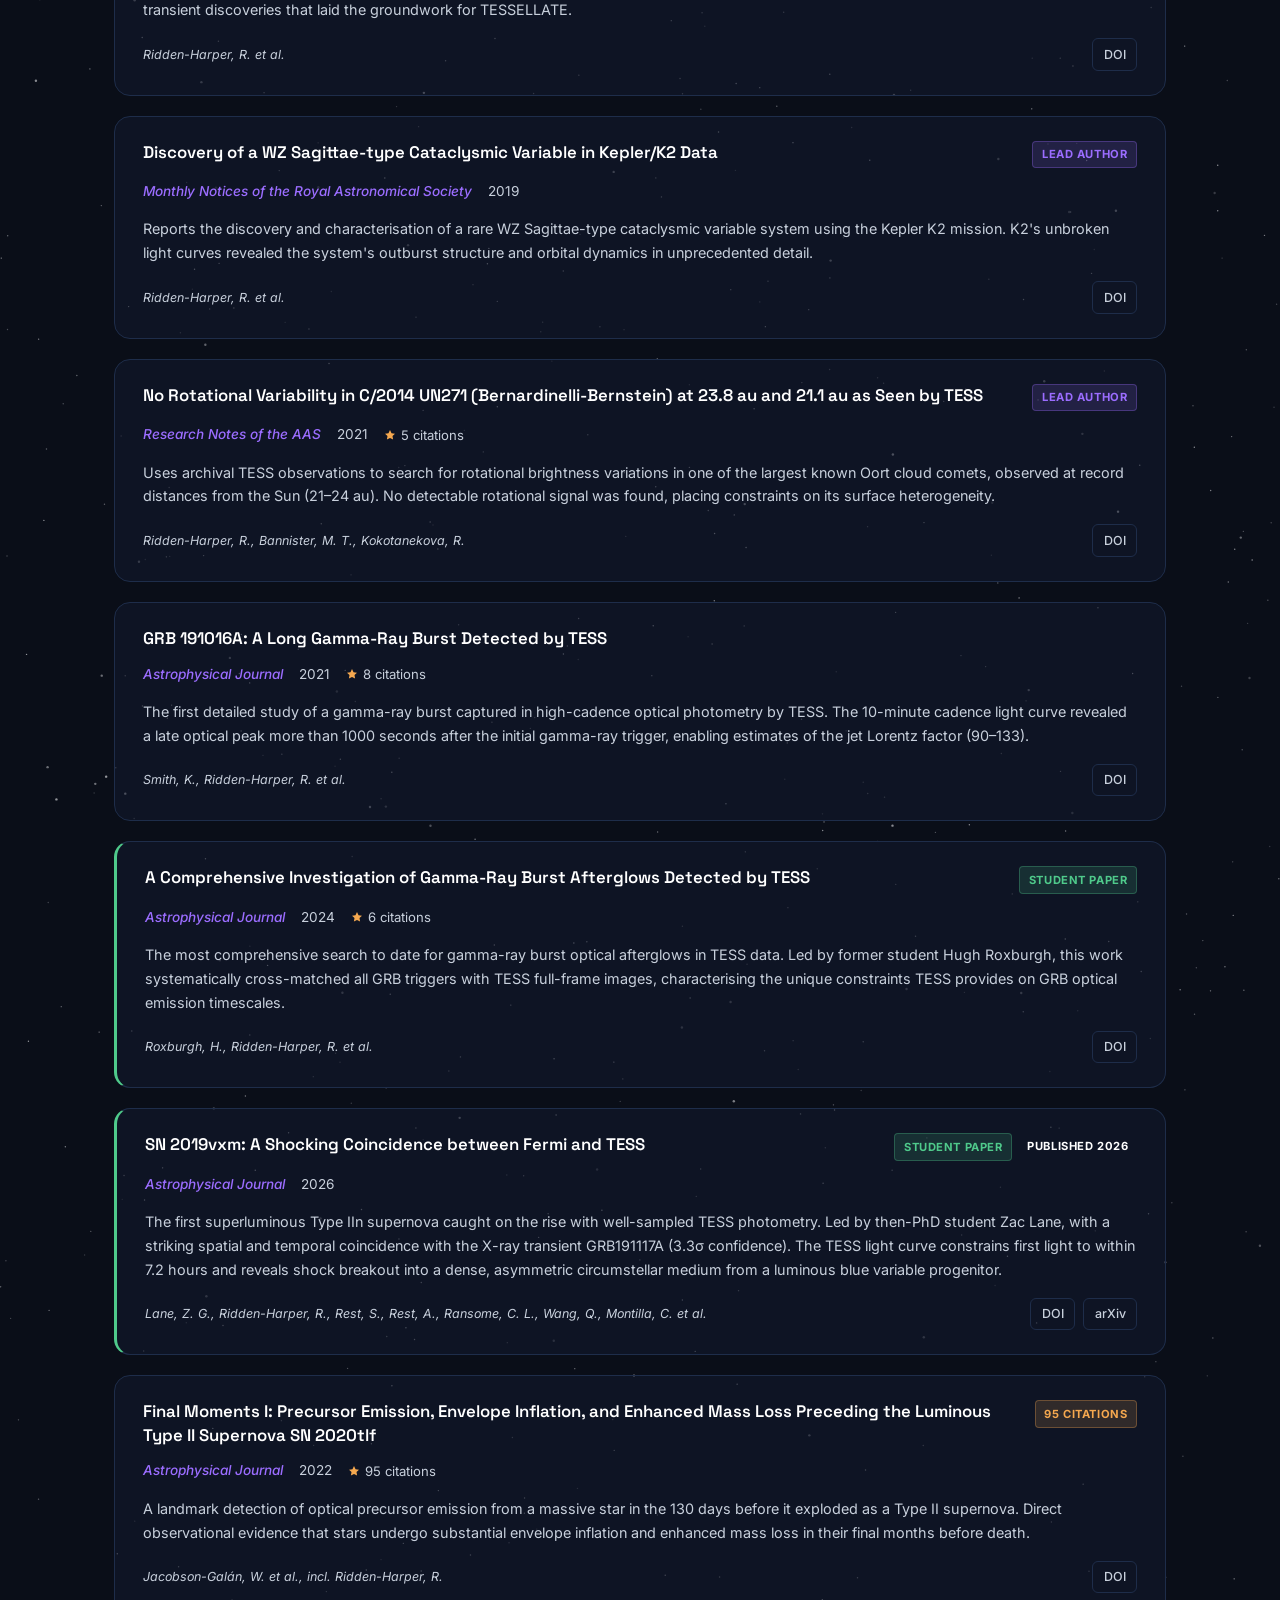
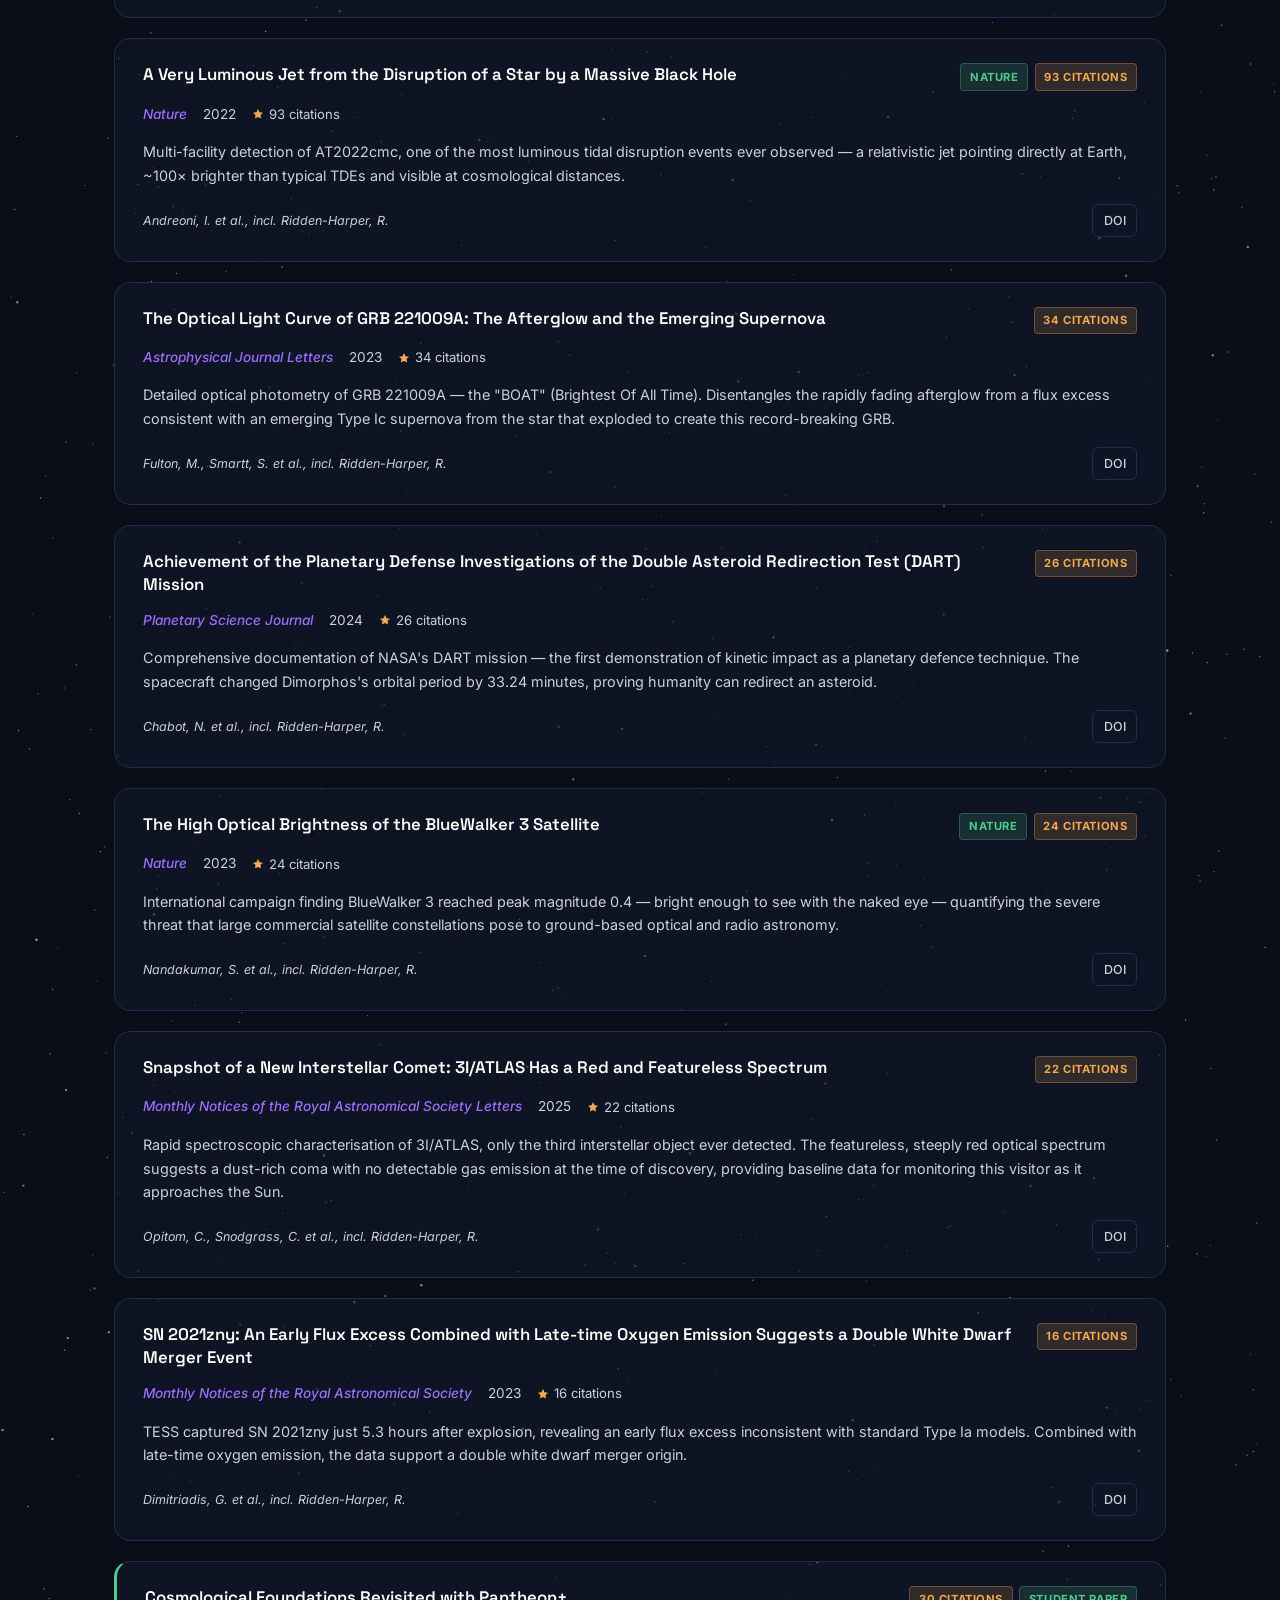
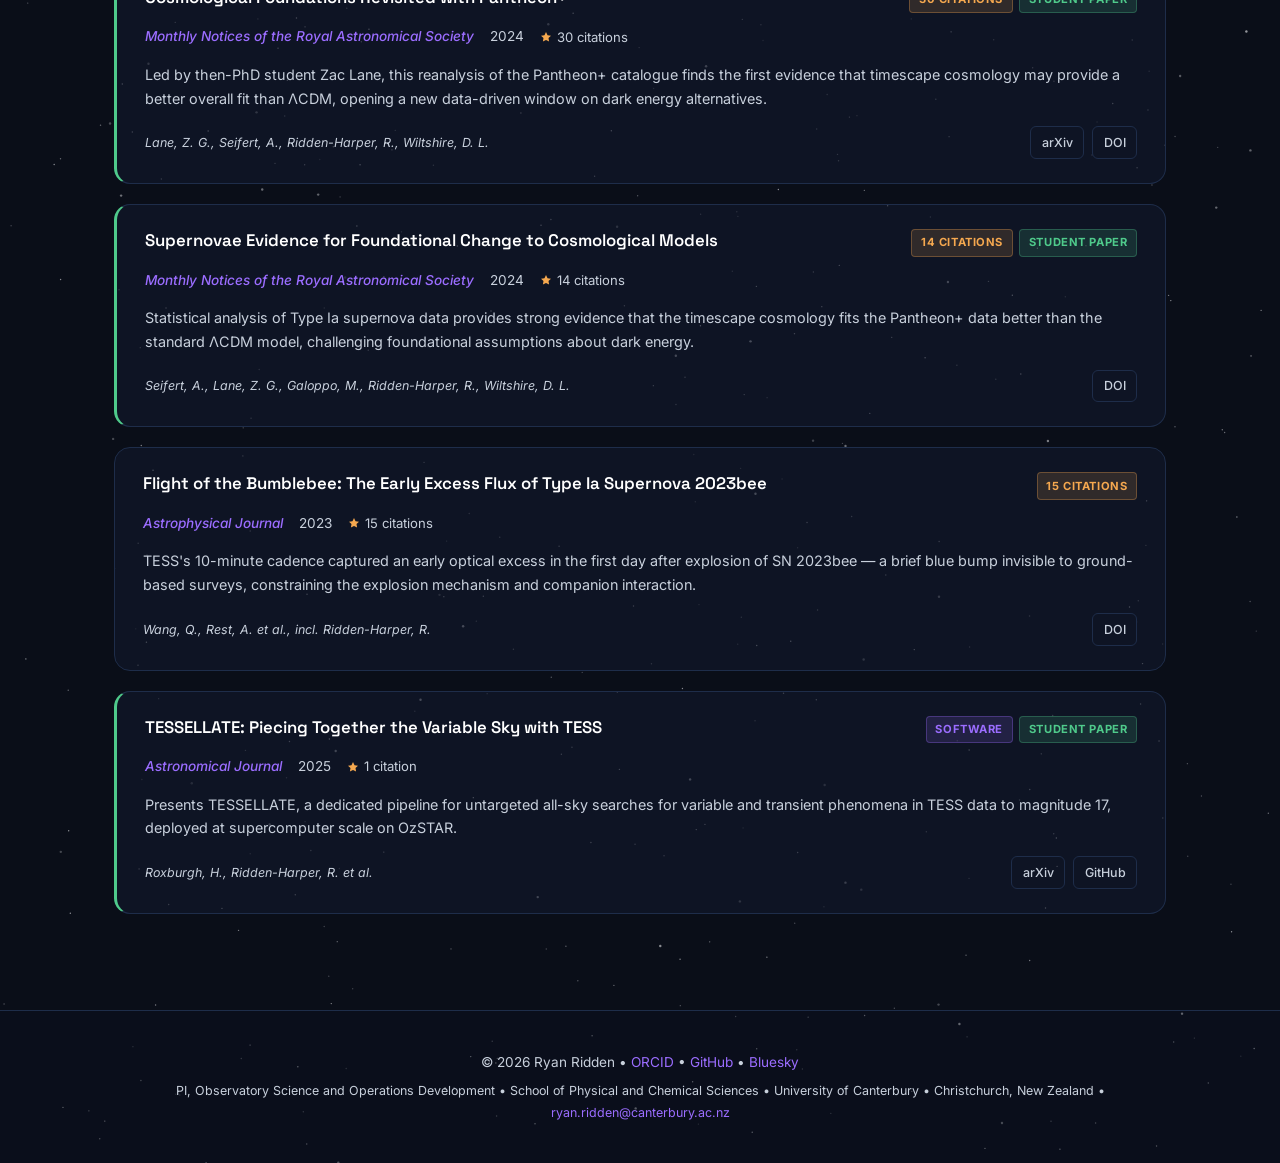
==== commit acb5e0a5: "Update role, Cosmic Cataclysms, group and collaborators - State current role as PI of Observatory Sc" ====
--- a/research/index.html
+++ b/research/index.html
@@ -3,7 +3,7 @@
 <head>
     <meta charset="UTF-8">
     <meta name="viewport" content="width=device-width, initial-scale=1.0">
-    <meta name="description" content="Ryan Ridden — Research publications, collaborator network, and time-domain astrophysics.">
+    <meta name="description" content="Ryan Ridden — PI of Observatory Science and Operations Development at the University of Canterbury and leader of the Cosmic Cataclysms TESS transient survey. Publications, collaborator network, and time-domain astrophysics.">
     <title>Research | Ryan Ridden</title>
     <link rel="preconnect" href="https://fonts.googleapis.com">
     <link rel="preconnect" href="https://fonts.gstatic.com" crossorigin>
@@ -46,13 +46,19 @@
         <div class="section-label">Publications &amp; Collaborations</div>
         <h1 class="page-hero-title">Research</h1>
         <p class="page-hero-subtitle">
+            <strong>Ryan Ridden</strong> (papers published under R. Ridden-Harper) — Principal Investigator, Observatory Science and Operations Development,
+            School of Physical and Chemical Sciences, University of Canterbury, New Zealand.
+            Founder and leader of the <strong>Cosmic Cataclysms</strong> group.
+        </p>
+        <p class="page-hero-subtitle">
             Time-domain astrophysics, supernovae, gamma-ray bursts (GRBs), transient surveys, and open-source software —
-            supported by the Rutherford Postdoctoral Fellowship, Marsden Fast Start, and a NASA ADAP grant.
+            funded by grants on which I am PI from the Rutherford Foundation and the Marsden Fund (Fast Start),
+            and as Science PI on a NASA ADAP grant.
         </p>
         <div class="hero-stats" style="margin-top:2rem;">
             <div class="stat"><span class="stat-value">40+</span><span class="stat-label">Publications</span></div>
             <div class="stat"><span class="stat-value">20</span><span class="stat-label">h-index</span></div>
-            <div class="stat"><span class="stat-value">16,000+</span><span class="stat-label">Citations</span></div>
+            <div class="stat"><span class="stat-value">5,000+</span><span class="stat-label">Citations</span></div>
         </div>
     </div>
 </div>
@@ -62,7 +68,16 @@
 ====================================================== -->
 <section id="recent">
     <div class="container">
-        <p class="research-intro" style="max-width:52rem; font-size:1.05rem; line-height:1.7; color:var(--muted); margin-bottom:3rem;">
+        <p class="research-intro" style="max-width:52rem; font-size:1.05rem; line-height:1.7; color:var(--muted); margin-bottom:1.25rem;">
+            I created and lead <strong>Cosmic Cataclysms</strong>, an international collaboration based at the
+            University of Canterbury that is carrying out the largest systematic search of TESS data for transient
+            and variable phenomena, using our <a href="https://arxiv.org/abs/2501.07492" target="_blank" rel="noopener">TESSELLATE</a>
+            pipeline. We discovered the first fast extragalactic transient found by TESS and observed only in TESS
+            data (<a href="https://arxiv.org/abs/2608.17242" target="_blank" rel="noopener">AT&nbsp;2020afjz</a>), and are now building all-sky catalogs
+            of Solar System objects, flare stars, variable stars, and transient phenomena. The Solar System
+            catalog will include more than 60,000 shape models and measured rotation rates.
+        </p>
+        <p class="research-intro" style="max-width:52rem; font-size:1.05rem; line-height:1.7; color:var(--muted); margin-bottom:1.25rem;">
             My group works in time-domain astrophysics, using space telescopes like TESS,  JWST, and Roman
             to catch cosmic explosions as they happen. We build open-source pipelines that mine these
             archives for transients no one was looking for — from supernovae and the fast, hour-scale
@@ -71,6 +86,12 @@
             unusual events with spectroscopy, training the next generation of transient astronomers
             in the process.
         </p>
+        <p class="research-intro" style="max-width:52rem; font-size:1.05rem; line-height:1.7; color:var(--muted); margin-bottom:3rem;">
+            <strong>Current group (University of Canterbury):</strong> Jaime Luisi (Research Assistant) and
+            Tait Keller (Undergraduate). Recent alumni include Zac Lane (PhD; now a postdoc at STScI) and
+            Clarinda Montilla (MSc; now a PhD candidate at Curtin University) — see <a href="/students/">Students</a>
+            for the full group and alumni.
+        </p>
         <div class="section-label">Latest Work</div>
         <h2 class="section-title">Recent Publications</h2>
         <p class="section-subtitle">The three most recent papers from the group.</p>
@@ -119,7 +140,7 @@
                 </div>
                 <p class="pub-summary">
                     The first superluminous Type IIn supernova caught on the rise with TESS photometry.
-                    Led by PhD student Zac Lane — a spatial and temporal coincidence with X-ray transient
+                    Led by then-PhD student Zac Lane — a spatial and temporal coincidence with X-ray transient
                     GRB191117A (3.3σ) points to shock breakout into a dense, asymmetric circumstellar medium.
                 </p>
                 <div class="pub-footer">
@@ -214,6 +235,7 @@
                 <div class="collab-inst-heading" style="color:#4fecf9;">Solar System / Interstellar</div>
                 <ul class="collab-inst-list">
                     <li>Univ. of Edinburgh &mdash; UK</li>
+                    <li>Univ. of Oxford &mdash; UK</li>
                     <li>Hawaii / IfA &mdash; Honolulu, USA</li>
                     <li>Univ. of Arizona &mdash; Tucson, USA</li>
                 </ul>
@@ -226,6 +248,7 @@
                 <ul class="collab-inst-list">
                     <li>Curtin Univ. &mdash; Perth, Australia</li>
                     <li>Univ. of Queensland &mdash; Brisbane, Australia</li>
+                    <li>NAOC &mdash; Beijing, China</li>
                 </ul>
             </div>
         </div>
@@ -240,7 +263,7 @@
         <div class="section-label">Full List</div>
         <h2 class="section-title">All Publications</h2>
         <p class="section-subtitle">
-            Full list also on <a href="https://orcid.org/0000-0003-1724-2885" target="_blank" rel="noopener">ORCID</a>.
+            Papers published under R. Ridden-Harper. Full list also on <a href="https://orcid.org/0000-0003-1724-2885" target="_blank" rel="noopener">ORCID</a>.
         </p>
 
         <div class="pub-controls">
@@ -420,7 +443,7 @@
                     <span class="pub-year">2024</span>
                     <span class="pub-citations"><svg width="12" height="12" viewBox="0 0 24 24" fill="currentColor"><path d="M12 2l3.09 6.26L22 9.27l-5 4.87 1.18 6.88L12 17.77l-6.18 3.25L7 14.14 2 9.27l6.91-1.01L12 2z"/></svg> 6 citations</span>
                 </div>
-                <p class="pub-summary">The most comprehensive search to date for gamma-ray burst optical afterglows in TESS data. Led by student Hugh Roxburgh, this work systematically cross-matched all GRB triggers with TESS full-frame images, characterising the unique constraints TESS provides on GRB optical emission timescales.</p>
+                <p class="pub-summary">The most comprehensive search to date for gamma-ray burst optical afterglows in TESS data. Led by former student Hugh Roxburgh, this work systematically cross-matched all GRB triggers with TESS full-frame images, characterising the unique constraints TESS provides on GRB optical emission timescales.</p>
                 <div class="pub-footer">
                     <span class="pub-authors">Roxburgh, H., Ridden-Harper, R. et al.</span>
                     <div class="pub-links"><a href="https://doi.org/10.3847/1538-4357/ad1b59" target="_blank" rel="noopener" class="pub-link">DOI</a></div>
@@ -440,7 +463,7 @@
                     <span class="pub-journal">Astrophysical Journal</span>
                     <span class="pub-year">2026</span>
                 </div>
-                <p class="pub-summary">The first superluminous Type IIn supernova caught on the rise with well-sampled TESS photometry. Led by PhD student Zac Lane, with a striking spatial and temporal coincidence with the X-ray transient GRB191117A (3.3σ confidence). The TESS light curve constrains first light to within 7.2 hours and reveals shock breakout into a dense, asymmetric circumstellar medium from a luminous blue variable progenitor.</p>
+                <p class="pub-summary">The first superluminous Type IIn supernova caught on the rise with well-sampled TESS photometry. Led by then-PhD student Zac Lane, with a striking spatial and temporal coincidence with the X-ray transient GRB191117A (3.3σ confidence). The TESS light curve constrains first light to within 7.2 hours and reveals shock breakout into a dense, asymmetric circumstellar medium from a luminous blue variable progenitor.</p>
                 <div class="pub-footer">
                     <span class="pub-authors">Lane, Z. G., Ridden-Harper, R., Rest, S., Rest, A., Ransome, C. L., Wang, Q., Montilla, C. et al.</span>
                     <div class="pub-links"><a href="https://doi.org/10.3847/1538-4357/ae6245" target="_blank" rel="noopener" class="pub-link">DOI</a> <a href="https://arxiv.org/abs/2511.15975" target="_blank" rel="noopener" class="pub-link">arXiv</a></div>
@@ -593,7 +616,7 @@
                     <span class="pub-year">2024</span>
                     <span class="pub-citations"><svg width="12" height="12" viewBox="0 0 24 24" fill="currentColor"><path d="M12 2l3.09 6.26L22 9.27l-5 4.87 1.18 6.88L12 17.77l-6.18 3.25L7 14.14 2 9.27l6.91-1.01L12 2z"/></svg> 30 citations</span>
                 </div>
-                <p class="pub-summary">Led by PhD student Zac Lane, this reanalysis of the Pantheon+ catalogue finds the first evidence that timescape cosmology may provide a better overall fit than ΛCDM, opening a new data-driven window on dark energy alternatives.</p>
+                <p class="pub-summary">Led by then-PhD student Zac Lane, this reanalysis of the Pantheon+ catalogue finds the first evidence that timescape cosmology may provide a better overall fit than ΛCDM, opening a new data-driven window on dark energy alternatives.</p>
                 <div class="pub-footer">
                     <span class="pub-authors">Lane, Z. G., Seifert, A., Ridden-Harper, R., Wiltshire, D. L.</span>
                     <div class="pub-links">
@@ -682,7 +705,9 @@
             <a href="https://bsky.app/profile/ryanridden.bsky.social" target="_blank" rel="noopener">Bluesky</a>
         </p>
         <p style="margin-top:0.4rem; font-size:0.78rem;">
-            University of Canterbury &bull; Christchurch, New Zealand
+            PI, Observatory Science and Operations Development &bull; School of Physical and Chemical Sciences &bull;
+            University of Canterbury &bull; Christchurch, New Zealand &bull;
+            <a href="mailto:ryan.ridden@canterbury.ac.nz">ryan.ridden@canterbury.ac.nz</a>
         </p>
     </div>
 </footer>
--- a/css/students.css
+++ b/css/students.css
@@ -260,6 +260,21 @@
     color: var(--muted);
 }
 
+.alumni-avatar-row {
+    display: flex;
+    align-items: center;
+    gap: 0.65rem;
+}
+
+.alumni-level {
+    font-size: 0.7rem;
+    font-weight: 600;
+    text-transform: uppercase;
+    letter-spacing: 0.05em;
+    padding: 0.25rem 0.6rem;
+    white-space: nowrap;
+}
+
 .alumni-info { flex: 1; }
 
 .alumni-name {
